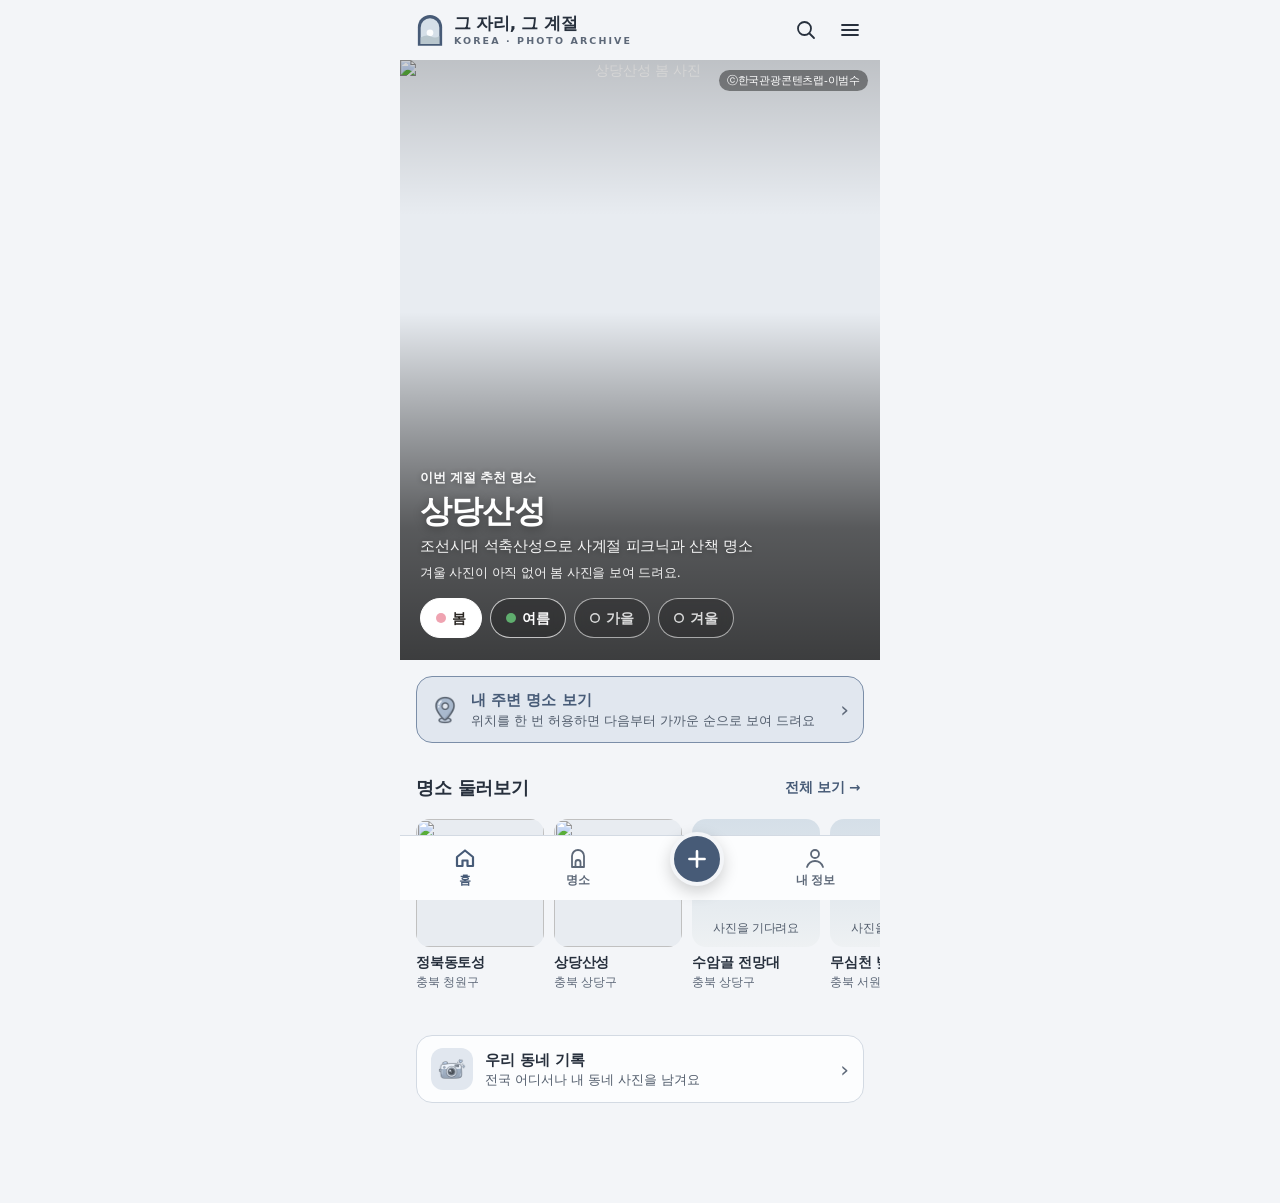
==== index.html @ 825b5ee5 "새 화면 시험판: 위 막대·오른쪽 메뉴·아래 탭·첫 화면 추천 명소·2열 목록, 전국 명소 99곳 추가 Co-Authored-By: Claude Opus 5.5 <noreply@a" ====
<!DOCTYPE html>
<html lang="ko">
<head>
  <meta charset="UTF-8">
  <meta name="viewport" content="width=device-width, initial-scale=1.0, viewport-fit=cover">
  <title>그 자리, 그 계절 - 출사 명소와 동네 기록 아카이브</title>
  <link rel="manifest" href="manifest.webmanifest">
  <link rel="icon" href="favicon.ico" sizes="any">
  <link rel="icon" type="image/png" sizes="32x32" href="favicon-32.png">
  <link rel="apple-touch-icon" href="apple-touch-icon.png">
  <meta name="theme-color" content="#FAF6EF">
  <meta name="apple-mobile-web-app-capable" content="yes">
  <meta name="mobile-web-app-capable" content="yes">
  <meta name="apple-mobile-web-app-title" content="그 자리 그 계절">
  <meta name="apple-mobile-web-app-status-bar-style" content="default">
  <link rel="preconnect" href="https://cdn.jsdelivr.net" crossorigin>
  <link rel="stylesheet" href="https://cdn.jsdelivr.net/gh/sun-typeface/SUIT@2.0.5/fonts/static/woff2/SUIT.css">
  <link rel="stylesheet" href="style.css">
  <link rel="stylesheet" href="icons.css">
  <link rel="stylesheet" href="auth.css">
  <link rel="stylesheet" href="gold-accent.css">
  <link rel="stylesheet" href="https://cdnjs.cloudflare.com/ajax/libs/leaflet/1.9.4/leaflet.css">
  <link rel="stylesheet" href="map-styles.css">
  <link rel="stylesheet" href="free-photo-viewer.css">
  <link rel="stylesheet" href="free-records-map.css">
  <link rel="stylesheet" href="camera-capture.css">
  <link rel="stylesheet" href="my-photos.css">
  <link rel="stylesheet" href="compass.css">
  <link rel="stylesheet" href="naver-route.css">
  <link rel="stylesheet" href="reference-photos.css">
  <link rel="stylesheet" href="season-slideshow.css">
  <link rel="stylesheet" href="point-sheet.css">
  <link rel="stylesheet" href="ui-fixes.css">
  <link rel="stylesheet" href="shell.css">
  <link rel="stylesheet" href="season-theme.css">
</head>
<body>
  <div id="app" class="app-container">
    <!-- 첫 화면: 위 막대 + 이번 계절 추천 명소 + 명소 둘러보기 -->
    <section id="home-screen" class="screen home-v2" aria-label="첫 화면">
      <header class="app-topbar">
        <a class="app-brand" href="#/" aria-label="그 자리, 그 계절 첫 화면"><svg class="brand-logo" viewBox="0 0 30 36" aria-hidden="true"><path class="brand-logo-frame" d="M2 35V15A13 13 0 0 1 28 15V35Z"></path><path class="brand-logo-sky" d="M5 33V15.5A10 10 0 0 1 25 15.5V33Z"></path><circle class="brand-logo-sun" cx="15" cy="21" r="3.6"></circle><path class="brand-logo-hill" d="M5 26Q11 22.5 16 25T25 24.5V33H5Z"></path></svg><span class="app-brand-text"><span class="app-brand-name">그 자리, 그 계절</span><span class="app-brand-sub">KOREA · PHOTO ARCHIVE</span></span></a>
        <div class="app-topbar-actions"><button id="btn-open-spots" class="topbar-icon-button" type="button" aria-label="명소 검색"><svg viewBox="0 0 24 24" aria-hidden="true"><circle cx="10.5" cy="10.5" r="6.5"></circle><path d="M15.5 15.5L20 20"></path></svg></button><button class="topbar-icon-button" type="button" data-open-drawer aria-label="메뉴 열기" aria-controls="app-drawer" aria-expanded="false"><svg viewBox="0 0 24 24" aria-hidden="true"><path d="M4 7h16M4 12h16M4 17h16"></path></svg></button></div>
      </header>
      <section id="home-hero" class="home-hero" aria-label="이번 계절 추천 명소"></section>
      <section id="home-nearby" class="home-nearby" aria-label="내 주변 명소" hidden>
        <button id="btn-home-nearby" class="home-nearby-button" type="button"><img src="icon-pin.png" alt="" aria-hidden="true" class="ui-icon ui-icon-28"><span class="home-nearby-text"><span class="home-nearby-title">내 주변 명소 보기</span><span id="home-nearby-sub" class="home-nearby-sub">위치를 한 번 허용하면 다음부터 가까운 순으로 보여 드려요</span></span><span aria-hidden="true" class="home-local-v2-arrow">›</span></button>
      </section>
      <section class="home-browse" aria-labelledby="home-browse-title">
        <div class="home-section-head"><h2 id="home-browse-title" class="home-section-title">명소 둘러보기</h2><a class="home-section-more" href="#/spots" aria-label="명소 전체 보기">전체 보기 <span aria-hidden="true">→</span></a></div>
        <div id="home-browse-strip" class="home-browse-strip"></div>
      </section>
      <section class="home-local-card" aria-label="우리 동네 기록">
        <button id="btn-open-local-records" class="home-local-v2" type="button"><span class="home-local-v2-icon"><img src="my-photos-icon.png" alt="" aria-hidden="true" class="ui-icon ui-icon-28"></span><span class="home-local-v2-text"><span class="home-local-v2-title">우리 동네 기록</span><span class="home-local-v2-sub">전국 어디서나 내 동네 사진을 남겨요</span></span><span aria-hidden="true" class="home-local-v2-arrow">›</span></button>
      </section>
    </section>

    <!-- 명소 목록 화면 -->
    <section id="spots-screen" class="screen spots-screen" aria-label="명소 목록" hidden>
      <header class="app-topbar"><a class="app-brand" href="#/" aria-label="그 자리, 그 계절 첫 화면"><svg class="brand-logo" viewBox="0 0 30 36" aria-hidden="true"><path class="brand-logo-frame" d="M2 35V15A13 13 0 0 1 28 15V35Z"></path><path class="brand-logo-sky" d="M5 33V15.5A10 10 0 0 1 25 15.5V33Z"></path><circle class="brand-logo-sun" cx="15" cy="21" r="3.6"></circle><path class="brand-logo-hill" d="M5 26Q11 22.5 16 25T25 24.5V33H5Z"></path></svg><span class="app-brand-text"><span class="app-brand-name">명소</span><span id="spots-count-line" class="app-brand-sub">KOREA · SPOTS</span></span></a><div class="app-topbar-actions"><button class="topbar-icon-button" type="button" data-open-drawer aria-label="메뉴 열기" aria-controls="app-drawer" aria-expanded="false"><svg viewBox="0 0 24 24" aria-hidden="true"><path d="M4 7h16M4 12h16M4 17h16"></path></svg></button></div></header><div class="screen-topbar spots-search-row"><button id="btn-list-back" class="back-button" type="button" aria-label="첫 화면으로 돌아가기" hidden>‹</button><label class="screen-search-box" for="spot-search-input"><span class="search-icon" aria-hidden="true"></span><input id="spot-search-input" type="search" placeholder="명소·동 이름 검색" autocomplete="off" aria-label="명소·동 이름 검색"><span class="search-shortcut">검색</span></label></div>
      <div id="spot-region-row" class="spot-region-row" role="group" aria-label="지역 고르기"></div>
      <div class="spot-season-row" role="group" aria-label="계절 사진으로 보기"><button class="spot-season-chip" type="button" data-list-season="all" aria-pressed="true">전체</button><button class="spot-season-chip season-chip-spring" type="button" data-list-season="spring" aria-pressed="false"><span class="season-chip-dot" aria-hidden="true"></span>봄</button><button class="spot-season-chip season-chip-summer" type="button" data-list-season="summer" aria-pressed="false"><span class="season-chip-dot" aria-hidden="true"></span>여름</button><button class="spot-season-chip season-chip-autumn" type="button" data-list-season="autumn" aria-pressed="false"><span class="season-chip-dot" aria-hidden="true"></span>가을</button><button class="spot-season-chip season-chip-winter" type="button" data-list-season="winter" aria-pressed="false"><span class="season-chip-dot" aria-hidden="true"></span>겨울</button></div>
      <div class="spot-sort-row" role="group" aria-label="명소 정렬"><button class="spot-sort-button" data-spot-sort="nearest" type="button" aria-pressed="false">내 주변 가까운 순</button><button class="spot-sort-button" data-spot-sort="name" type="button" aria-pressed="true">이름 순</button></div><div id="spot-list" class="spot-list" aria-live="polite"></div>
    </section>

    <!-- 명소 상세 화면: 기존 정보, 지도, 지점, 계절별 사진, 현장 등록 유지 -->
    <section id="detail-screen" class="screen detail-screen" aria-label="명소 상세" hidden>
      <header class="detail-topbar"><button id="btn-detail-back" class="back-button" type="button" aria-label="명소 목록으로 돌아가기">‹</button><h1 id="detail-page-title" class="detail-page-title"></h1><span class="detail-topbar-spacer" aria-hidden="true"></span></header>
      <div id="app-status-notice" class="app-status-notice" role="status" aria-live="polite" hidden></div><section id="spot-summary-card" class="spot-summary-card" aria-live="polite"></section><section id="season-slideshow" class="season-slideshow" aria-label="계절별 대표 사진" hidden></section>
      <nav id="point-tabs-section" class="point-tabs-section" aria-label="촬영 지점 선택" hidden><div id="point-tabs" class="spots-tab-scroll point-tab-scroll"></div></nav>
      <main class="matrix-section"><div class="matrix-header"><h2 class="section-title">계절별 사진</h2><span class="matrix-hint">계절 더미를 눌러 사진을 넘겨 보세요</span></div>
        <div class="season-gallery-filters"><div class="season-filter-group" role="group" aria-label="시간대 필터"><button class="season-filter-button is-active" type="button" data-gallery-time="all" aria-pressed="true">전체</button><button class="season-filter-button" type="button" data-gallery-time="sunrise" aria-pressed="false">일출</button><button class="season-filter-button" type="button" data-gallery-time="day" aria-pressed="false">낮</button><button class="season-filter-button" type="button" data-gallery-time="sunset" aria-pressed="false">일몰</button><button class="season-filter-button" type="button" data-gallery-time="night" aria-pressed="false">밤</button></div><label class="season-weather-control" for="gallery-weather-filter"><span>날씨</span><select id="gallery-weather-filter" aria-label="날씨 필터"><option value="all">전체</option><option value="clear">맑음</option><option value="cloudy">흐림</option><option value="rain">비</option><option value="snow">눈</option><option value="fog">안개</option><option value="other">기타</option></select></label></div>
        <div class="matrix-table-wrap"><div id="photo-matrix" class="matrix-grid" aria-live="polite"></div></div>
      </main>
      <section class="spot-map-section" aria-label="촬영 지점 지도"><div id="spot-map" role="application" aria-label="촬영 지점 및 반경 지도"></div></section>
      <footer class="floating-bottom-bar"><div class="action-btn-wrap"><button id="btn-open-upload" class="btn-upload-action state-unknown" type="button"><span class="btn-icon"><img src="my-photos-icon.png" alt="" aria-hidden="true" class="ui-icon ui-icon-22"></span><span id="btn-upload-label" class="btn-text">내 위치 확인 후 현장 등록하기</span></button><p id="upload-distance-notice" class="upload-distance-notice" role="status" aria-live="polite" hidden></p></div></footer>
    </section>

    <!-- 내 정보 화면 -->
    <section id="me-screen" class="screen me-screen" aria-label="내 정보" hidden>
      <header class="app-topbar app-topbar-plain"><h1 class="app-topbar-title">내 정보</h1><div class="app-topbar-actions"><button class="topbar-icon-button" type="button" data-open-drawer aria-label="메뉴 열기" aria-controls="app-drawer" aria-expanded="false"><svg viewBox="0 0 24 24" aria-hidden="true"><path d="M4 7h16M4 12h16M4 17h16"></path></svg></button></div></header>
      <div class="me-body">
        <div class="me-card"><svg class="brand-logo brand-logo-lg" viewBox="0 0 30 36" aria-hidden="true"><path class="brand-logo-frame" d="M2 35V15A13 13 0 0 1 28 15V35Z"></path><path class="brand-logo-sky" d="M5 33V15.5A10 10 0 0 1 25 15.5V33Z"></path><circle class="brand-logo-sun" cx="15" cy="21" r="3.6"></circle><path class="brand-logo-hill" d="M5 26Q11 22.5 16 25T25 24.5V33H5Z"></path></svg><div id="home-auth-status" class="me-auth"><p class="me-auth-hello"><span id="home-auth-name" hidden></span><span class="home-auth-login-hint">사진을 올리려면 로그인해 주세요</span></p><button id="home-auth-login" type="button" class="me-primary-button">로그인</button><span id="home-auth-separator" aria-hidden="true" hidden></span><button type="button" class="me-text-button" data-auth-sign-out hidden>로그아웃</button></div></div>
        <nav class="me-menu" aria-label="내 기록">
          <button id="btn-open-my-photos" class="me-menu-item" type="button" hidden><img src="my-photos-icon.png" alt="" aria-hidden="true" class="ui-icon ui-icon-22"><span>내가 올린 사진</span><span class="me-menu-hint">확인하고 지울 수 있어요</span></button>
          <a class="me-menu-item" href="#/local"><img src="icon-pin.png" alt="" aria-hidden="true" class="ui-icon ui-icon-22"><span>우리 동네 기록</span><span class="me-menu-hint">전국 동네 사진</span></a>
          <button class="me-menu-item" type="button" data-info="guide"><img src="icon-memo.png" alt="" aria-hidden="true" class="ui-icon ui-icon-22"><span>사용법</span></button>
          <button class="me-menu-item" type="button" data-info="about"><img src="icon-compass.png" alt="" aria-hidden="true" class="ui-icon ui-icon-22"><span>앱 정보</span></button>
        </nav>
      </div>
    </section>

    <!-- 오른쪽 메뉴 -->
    <div id="app-drawer" class="modal-overlay app-drawer">
      <aside class="app-drawer-panel" role="dialog" aria-modal="true" aria-labelledby="app-drawer-title" tabindex="-1">
        <button class="btn-close-modal app-drawer-close" type="button" data-close-drawer aria-label="메뉴 닫기">×</button>
        <div class="app-drawer-brand"><svg class="brand-logo brand-logo-lg" viewBox="0 0 30 36" aria-hidden="true"><path class="brand-logo-frame" d="M2 35V15A13 13 0 0 1 28 15V35Z"></path><path class="brand-logo-sky" d="M5 33V15.5A10 10 0 0 1 25 15.5V33Z"></path><circle class="brand-logo-sun" cx="15" cy="21" r="3.6"></circle><path class="brand-logo-hill" d="M5 26Q11 22.5 16 25T25 24.5V33H5Z"></path></svg><p id="app-drawer-title" class="app-drawer-name">그 자리, 그 계절</p></div>
        <nav class="app-drawer-menu" aria-label="메뉴">
          <a class="drawer-item" href="#/local"><img src="icon-pin.png" alt="" aria-hidden="true" class="ui-icon ui-icon-22">우리 동네 기록</a>
          <a class="drawer-item" href="#/my-photos" data-needs-login><img src="my-photos-icon.png" alt="" aria-hidden="true" class="ui-icon ui-icon-22">내가 올린 사진</a>
          <button class="drawer-item" type="button" data-info="guide"><img src="icon-memo.png" alt="" aria-hidden="true" class="ui-icon ui-icon-22">사용법</button>
          <button class="drawer-item" type="button" data-info="notice"><img src="icon-sunrise.png" alt="" aria-hidden="true" class="ui-icon ui-icon-22">공지사항</button>
          <button class="drawer-item" type="button" data-info="about"><img src="icon-compass.png" alt="" aria-hidden="true" class="ui-icon ui-icon-22">앱 정보</button>
        </nav>
        <div class="app-drawer-account"><button class="drawer-item" type="button" data-drawer-login><svg viewBox="0 0 24 24" aria-hidden="true" class="drawer-svg"><circle cx="12" cy="8" r="4"></circle><path d="M4 21c1.5-4 4.5-6 8-6s6.5 2 8 6"></path></svg><span data-drawer-login-label>로그인</span></button></div>
        <p class="app-drawer-foot">같은 자리,<br>다른 계절</p>
      </aside>
    </div>

    <!-- 안내 창 (사용법·공지·앱 정보) -->
    <div id="info-sheet" class="modal-overlay info-sheet" role="dialog" aria-modal="true" aria-labelledby="info-sheet-title"><div class="modal-sheet"><div class="sheet-header"><h3 id="info-sheet-title" class="sheet-title"></h3><button class="btn-close-modal" type="button" data-close-info aria-label="닫기">×</button></div><div id="info-sheet-body" class="info-sheet-body"></div></div></div>

    <!-- + 사진 올리기: 명소 고르기 -->
    <div id="add-sheet" class="modal-overlay add-sheet" role="dialog" aria-modal="true" aria-labelledby="add-sheet-title"><div class="modal-sheet"><div class="sheet-header"><div><h3 id="add-sheet-title" class="sheet-title">어디서 찍은 사진인가요?</h3><p class="add-sheet-sub">명소를 고르면 위치 확인 후 올릴 수 있어요</p></div><button class="btn-close-modal" type="button" data-close-add aria-label="닫기">×</button></div><button id="add-sheet-locate" class="add-sheet-locate" type="button">내 위치로 가까운 명소 찾기</button><div id="add-sheet-list" class="add-sheet-list"></div><button id="add-sheet-local" class="add-sheet-local" type="button"><span>명소가 아닌 곳이에요</span><span class="add-sheet-local-sub">우리 동네 기록에 올리기</span></button></div></div>

    <!-- 아래 탭 막대 -->
    <nav id="app-tabbar" class="app-tabbar" aria-label="주요 메뉴">
      <a class="tabbar-item" href="#/" data-tab="home"><svg viewBox="0 0 24 24" aria-hidden="true"><path d="M4 11l8-6.5L20 11v9h-5.5v-5.5h-5V20H4z"></path></svg><span>홈</span></a>
      <a class="tabbar-item" href="#/spots" data-tab="spots"><svg viewBox="0 0 24 24" aria-hidden="true"><path d="M6 21V10a6 6 0 0 1 12 0v11z"></path><path d="M9.5 21v-4.5a2.5 2.5 0 0 1 5 0V21"></path></svg><span>명소</span></a>
      <button class="tabbar-add" type="button" data-open-add aria-label="사진 올리기"><svg viewBox="0 0 24 24" aria-hidden="true"><path d="M12 5v14M5 12h14"></path></svg></button>
      <a class="tabbar-item" href="#/me" data-tab="me"><svg viewBox="0 0 24 24" aria-hidden="true"><circle cx="12" cy="8" r="4"></circle><path d="M4 21c1.5-4 4.5-6 8-6s6.5 2 8 6"></path></svg><span>내 정보</span></a>
    </nav>

    <!-- 사진 크게보기 모달 -->
    <div id="photo-detail-modal" class="modal-overlay photo-viewer-modal" role="dialog" aria-modal="true"><div class="modal-sheet"><div class="sheet-header"><h3 id="viewer-title" class="sheet-title">사진 보기</h3><button id="btn-close-detail" class="btn-close-modal" type="button" aria-label="닫기">×</button></div><div id="viewer-image-wrap" class="viewer-image-wrap"><img id="detail-photo-img" src="" alt="현장 사진"></div><div id="viewer-navigation" class="viewer-navigation" aria-label="사진 탐색" hidden><button id="btn-previous-photo" class="viewer-nav-button" type="button" aria-label="이전 사진">‹</button><span id="detail-photo-count" class="viewer-photo-count" aria-live="polite"></span><button id="btn-next-photo" class="viewer-nav-button" type="button" aria-label="다음 사진">›</button></div><div class="viewer-meta-info"><p id="detail-photo-tag" style="font-weight: 600; color: var(--color-primary);"></p><p id="detail-photo-note" style="margin-top: 4px;"></p><p id="detail-photo-date" style="margin-top: 4px; font-size: 11px; color: var(--text-muted);"></p></div></div></div>

    <!-- 기존 업로드·위치 검증 모달 -->
    <div id="upload-modal" class="modal-overlay" role="dialog" aria-modal="true"><div class="modal-sheet"><div class="sheet-header"><div><h3 class="sheet-title">현장 사진 등록</h3><p id="upload-target-name" style="font-size: 11px; color: var(--color-primary); margin-top: 2px;">정북동토성 (대표 위치)</p></div><button id="btn-close-upload" class="btn-close-modal" type="button" aria-label="닫기">×</button></div><form id="upload-form" class="upload-form">
      <div class="form-group"><label class="form-label" for="season-display">계절 (촬영 시각 기준)</label><input type="text" id="season-display" value="오늘 날짜 기준" readonly aria-readonly="true" style="width: 100%; padding: 10px 12px; border: 1px solid var(--bg-border); border-radius: var(--radius-sm); font-size: 13px; font-family: var(--font-sans); background: var(--bg-primary); color: var(--text-secondary);"><input type="hidden" id="season-input" name="season" value="spring"></div>
      <div class="form-group"><label class="form-label">시간대</label><div class="chips-selector" id="time-of-day-chips"><label class="chip-option selected"><input type="radio" name="time_of_day" value="sunrise" checked hidden>일출</label><label class="chip-option"><input type="radio" name="time_of_day" value="day" hidden>낮</label><label class="chip-option"><input type="radio" name="time_of_day" value="sunset" hidden>일몰</label><label class="chip-option"><input type="radio" name="time_of_day" value="night" hidden>밤</label></div></div>
      <div class="form-group"><label class="form-label">날씨</label><div class="chips-selector" id="weather-chips"><label class="chip-option selected"><input type="radio" name="weather" value="clear" checked hidden>맑음</label><label class="chip-option"><input type="radio" name="weather" value="cloudy" hidden>흐림</label><label class="chip-option"><input type="radio" name="weather" value="rain" hidden>비</label><label class="chip-option"><input type="radio" name="weather" value="snow" hidden>눈</label><label class="chip-option"><input type="radio" name="weather" value="fog" hidden>안개</label><label class="chip-option"><input type="radio" name="weather" value="other" hidden>기타</label></div></div>
      <div class="form-group" id="weather-note-group" hidden><label class="form-label" for="weather-note-input">날씨 메모 (10자 이하)</label><input type="text" id="weather-note-input" name="weather_note" maxlength="10" placeholder="날씨를 적어 주세요" style="width: 100%; padding: 10px 12px; border: 1px solid var(--bg-border); border-radius: var(--radius-sm); font-size: 13px; font-family: var(--font-sans);"></div>
      <div class="form-group"><label class="form-label" for="nickname-input">닉네임 (1~20자)</label><input type="text" id="nickname-input" name="nickname" minlength="1" maxlength="20" required autocomplete="nickname" placeholder="닉네임을 입력해 주세요" style="width: 100%; padding: 10px 12px; border: 1px solid var(--bg-border); border-radius: var(--radius-sm); background: var(--bg-primary); color: var(--text-primary); font-size: 13px; font-family: var(--font-sans);"></div>
      <div class="form-group"><label class="form-label">사진 파일 (JPEG/PNG)</label><label for="photo-file-input" class="file-upload-box"><span class="upload-icon"><img src="my-photos-icon.png" alt="" aria-hidden="true" class="ui-icon ui-icon-28"></span><span class="upload-main-text" id="file-name-preview">사진 선택하기</span><span class="upload-sub-text">현장 반경 500m 이내 촬영 원본 (위치 정보 필수)</span></label><input type="file" id="photo-file-input" accept="image/jpeg,image/png,image/jpg" style="display: none;" required></div>
      <div class="form-group"><label class="form-label" for="photo-memo-input">사진 메모 (선택)</label><input type="text" id="photo-memo-input" name="memo" maxlength="30" placeholder="예: 해질녘 토성 앞 노을빛" style="width: 100%; padding: 10px 12px; border: 1px solid var(--bg-border); border-radius: var(--radius-sm); background: var(--bg-primary); color: var(--text-primary); font-size: 13px; font-family: var(--font-sans);"></div>
      <div id="validation-feedback-card" class="validation-feedback-box"><div id="feedback-title" class="feedback-title"></div><div id="feedback-message" class="feedback-message"></div><div id="feedback-hint" class="feedback-hint"></div></div><button type="submit" id="btn-submit-photo" class="btn-submit-upload" disabled>위치 검증 후 등록하기</button>
    </form></div></div>
  </div>
  <script src="geo-calculator.js"></script><script src="exif-gps-reader.js"></script><script src="photo-heading.js"></script><script src="https://cdnjs.cloudflare.com/ajax/libs/suncalc/1.9.0/suncalc.min.js"></script><script src="spots-nationwide.js"></script><script src="spots-data.js"></script><script src="season-theme.js"></script><script src="reference-photos.js"></script><script src="image-compressor.js"></script><script src="upload-validator.js"></script><script src="invite.js"></script><script src="free-places-data.js"></script><script src="free-places.js"></script><script src="supabase-config.js"></script><script src="https://cdn.jsdelivr.net/npm/@supabase/supabase-js@2.117.2/dist/umd/supabase.js"></script><script src="https://cdnjs.cloudflare.com/ajax/libs/leaflet/1.9.4/leaflet.js"></script><script src="upload-draft-storage.js"></script>
  <script src="auth.js"></script>
  <script src="my-photos.js"></script>
  <script src="camera-capture.js"></script>
  <script src="app.js"></script><script src="free-upload.js"></script><script src="modal-back.js"></script><script src="free-photo-viewer.js"></script><script src="free-records.js"></script><script src="map-feature.js"></script><script src="compass.js"></script><script src="naver-route.js"></script><script src="point-sheet.js"></script><script src="screens.js"></script><script src="shell.js"></script><script src="season-slideshow.js"></script><script src="upload-draft-resume.js"></script>
  <script src="pwa.js"></script>
</body>
</html>
---- style.css ----
/* ============================================================
   그 자리, 그 계절 · ivory and gold interface
   ============================================================ */
:root {
  color-scheme: light;
  --bg-primary: #FAF6EF;
  --bg-surface: #FFFDF9;
  --bg-subtle: #F3EEE5;
  --bg-border: #E6DCCB;
  --text-primary: #3B342D;
  --text-secondary: #6F655A;
  --text-muted: #82776A;
  --text-invert: #FFFDF9;
  --color-primary: #A77F46;
  --color-primary-dark: #876438;
  --color-primary-soft: #F3EBDD;
  --color-success: #3F7655;
  --color-success-bg: #EDF5EE;
  --color-danger: #B34F43;
  --color-danger-bg: #FBEFED;
  --color-warning: #A66F2D;
  --color-warning-bg: #FBF3E7;
  --font-serif: 'SUIT', -apple-system, BlinkMacSystemFont, 'Apple SD Gothic Neo', 'Malgun Gothic', system-ui, sans-serif;
  --font-script: 'SUIT', -apple-system, BlinkMacSystemFont, 'Apple SD Gothic Neo', 'Malgun Gothic', system-ui, sans-serif;
  --font-latin: 'SUIT', -apple-system, BlinkMacSystemFont, 'Apple SD Gothic Neo', 'Malgun Gothic', system-ui, sans-serif;
  --font-sans: 'SUIT', -apple-system, BlinkMacSystemFont, 'Apple SD Gothic Neo', 'Malgun Gothic', system-ui, sans-serif;
  --radius-sm: 6px;
  --radius-md: 10px;
  --radius-lg: 16px;
  --shadow-card: 0 2px 10px rgba(59, 52, 45, 0.06);
  --shadow-modal: 0 10px 30px rgba(59, 52, 45, 0.2);
}
* { box-sizing: border-box; margin: 0; padding: 0; -webkit-tap-highlight-color: transparent; }
html, body { width: 100%; min-height: 100%; background-color: var(--bg-primary); color: var(--text-primary); font-family: var(--font-sans); font-size: 14px; line-height: 1.5; letter-spacing: -0.2px; word-break: keep-all; }
button, input { font: inherit; }
button { color: inherit; }
.app-container { max-width: 480px; margin: 0 auto; min-height: 100vh; padding-bottom: 96px; background-color: var(--bg-primary); position: relative; }
.screen[hidden] { display: none !important; }
/* 표지 */
.app-header { position: relative; z-index: 2; background-color: var(--bg-primary); border-bottom: 1px solid var(--bg-border); padding: 16px 18px 20px; overflow: hidden; }
.header-content { display: flex; flex-direction: column; align-items: center; gap: 11px; text-align: center; }
.header-petals { position: absolute; inset: 0; overflow: hidden; pointer-events: none; z-index: 2; }
.header-petal { position: absolute; top: -16px; width: 9px; height: 13px; border-radius: 80% 0 80% 0; background: var(--deco-color); opacity: .76; animation: header-petal-fall linear infinite; }
.header-petal:nth-child(1) { left: 12%; animation-duration: 13s; animation-delay: -5s; }
.header-petal:nth-child(2) { left: 31%; width: 7px; height: 10px; animation-duration: 16s; animation-delay: -11s; }
.header-petal:nth-child(3) { left: 54%; animation-duration: 14s; animation-delay: -8s; }
.header-petal:nth-child(4) { left: 76%; width: 8px; height: 11px; animation-duration: 17s; animation-delay: -13s; }
.header-petal:nth-child(5) { left: 91%; animation-duration: 15s; animation-delay: -3s; }
@keyframes header-petal-fall { 0% { transform: translate3d(0,-14px,0) rotate(0); } 50% { transform: translate3d(18px,220px,0) rotate(150deg); } 100% { transform: translate3d(-8px,460px,0) rotate(310deg); opacity: 0; } }
.header-script { color: var(--color-primary); font-family: var(--font-script); font-size: 31px; line-height: 1.1; letter-spacing: 0; }
.header-arch { position: relative; width: min(164px,48vw); aspect-ratio: 3/4; overflow: hidden; border-radius: 999px 999px 9px 9px; background: linear-gradient(180deg,#F0D9C7 0%,#F8EBDD 62%,var(--bg-surface) 62%); box-shadow: 0 0 0 1px var(--bg-border),0 0 0 7px var(--bg-surface),0 0 0 8px var(--bg-border); isolation: isolate; }
.header-arch svg { position: absolute; inset: 0; width: 100%; height: 100%; }
.arch-sun-halo { fill: #FFFDF9; opacity: .34; } .arch-sun { fill: #FFFDF9; opacity: .9; } .arch-hill-back { fill: #9AAC94; opacity: .76; } .arch-hill-front { fill: #789071; opacity: .78; }
.header-arch[data-season="spring"] { background: linear-gradient(180deg,#F2D6DA 0%,#F9E9E8 62%,var(--bg-surface) 62%); }
.header-arch[data-season="spring"] .arch-hill-back { fill: #A9C99A; } .header-arch[data-season="spring"] .arch-hill-front { fill: #87A77D; }
.header-arch[data-season="summer"] { background: linear-gradient(180deg,#B9D9E8 0%,#E1EFF2 62%,var(--bg-surface) 62%); }
.header-arch[data-season="summer"] .arch-hill-back { fill: #79A66E; } .header-arch[data-season="summer"] .arch-hill-front { fill: #5F875E; }
.header-arch[data-season="autumn"] { background: linear-gradient(180deg,#F0D2B8 0%,#F8E9D8 62%,var(--bg-surface) 62%); }
.header-arch[data-season="autumn"] .arch-hill-back { fill: #C99A68; } .header-arch[data-season="autumn"] .arch-hill-front { fill: #A97950; }
.header-arch[data-season="winter"] { background: linear-gradient(180deg,#D5DFE8 0%,#EEF1F3 62%,var(--bg-surface) 62%); }
.header-arch[data-season="winter"] .arch-hill-back { fill: #D8E0E4; } .header-arch[data-season="winter"] .arch-hill-front { fill: #B8C6CD; }
.header-arch,.header-arch .arch-hill { transition: background .6s ease,fill .6s ease; }
.header-date-line { color: var(--text-muted); font-family: var(--font-latin); font-size: 12px; letter-spacing: .24em; line-height: 1.4; font-variant-numeric: lining-nums; }
.header-copy { display: flex; flex-direction: column; align-items: center; gap: 3px; }
.brand-title { color: var(--text-primary); font-family: var(--font-serif); font-size: clamp(25px,7vw,31px); font-weight: 800; line-height: 1.35; letter-spacing: -.7px; text-wrap: balance; }
.brand-subtitle { color: var(--text-secondary); font-family: var(--font-serif); font-size: 13px; font-weight: 400; }
.header-flourish { display: flex; align-items: center; gap: 10px; width: 150px; color: var(--color-primary); font-family: var(--font-latin); font-size: 15px; line-height: 1; }
.header-flourish::before,.header-flourish::after { content: ''; flex: 1; height: 1px; background: currentColor; opacity: .62; }
.home-search-wrap { padding: 18px 16px 22px; }
.home-search-button { width: 100%; min-height: 54px; display: flex; align-items: center; gap: 12px; padding: 0 17px; background: var(--bg-surface); border: 1px solid var(--bg-border); border-radius: var(--radius-lg); box-shadow: var(--shadow-card); color: var(--text-secondary); text-align: left; cursor: pointer; }
.home-search-button > span:nth-child(2) { flex: 1; font-size: 14px; }
.search-icon { position: relative; display: inline-block; flex: 0 0 16px; width: 16px; height: 16px; border: 1.7px solid var(--color-primary); border-radius: 50%; }
.search-icon::after { content: ''; position: absolute; width: 6px; height: 1.7px; right: -5px; bottom: -2px; background: var(--color-primary); border-radius: 2px; transform: rotate(45deg); }
.search-arrow { color: var(--color-primary); font-family: var(--font-serif); font-size: 26px; line-height: 1; }
/* 공통 화면 헤더 */
.screen-topbar,.detail-topbar { min-height: 62px; display: flex; align-items: center; gap: 12px; padding: 10px 16px; background: var(--bg-primary); border-bottom: 1px solid var(--bg-border); }
.back-button { display: inline-flex; align-items: center; justify-content: center; flex: 0 0 38px; width: 38px; height: 38px; border: 1px solid var(--bg-border); border-radius: 50%; background: var(--bg-surface); color: var(--color-primary-dark); font-family: var(--font-serif); font-size: 29px; line-height: 1; cursor: pointer; }
.screen-search-box { height: 42px; display: flex; flex: 1; align-items: center; gap: 11px; padding: 0 13px; border: 1px solid var(--bg-border); border-radius: 22px; background: var(--bg-surface); }
.screen-search-box input { width: 100%; min-width: 0; border: 0; outline: 0; background: transparent; color: var(--text-primary); font-size: 14px; }
.screen-search-box input::placeholder { color: var(--text-muted); }
.screen-search-box input::-webkit-search-cancel-button { cursor: pointer; }
.search-shortcut { flex: 0 0 auto; color: var(--text-muted); font-size: 11px; }
.spot-sort-row { display: flex; gap: 8px; padding: 14px 16px 10px; }
.spot-sort-button { min-height: 36px; padding: 7px 13px; border: 1px solid var(--bg-border); border-radius: 20px; background: var(--bg-surface); color: var(--text-secondary); font-size: 12px; cursor: pointer; }
.spot-sort-button.is-active { border-color: var(--color-primary); background: var(--color-primary-soft); color: var(--color-primary-dark); font-weight: 600; }
.spot-list { display: grid; gap: 10px; padding: 4px 16px 28px; }
.spot-list-card { width: 100%; min-height: 96px; display: flex; align-items: center; gap: 13px; padding: 11px; border: 1px solid var(--bg-border); border-radius: var(--radius-lg); background: var(--bg-surface); box-shadow: var(--shadow-card); text-align: left; cursor: pointer; }
.spot-list-thumbnail { position: relative; display: block; flex: 0 0 76px; width: 76px; height: 72px; overflow: hidden; border-radius: var(--radius-md); background: var(--bg-subtle); }
.spot-list-thumbnail.is-empty[data-season="spring"] { background: linear-gradient(145deg,#f2dfe0,#c9d8ba); }
.spot-list-thumbnail.is-empty[data-season="summer"] { background: linear-gradient(145deg,#d9eaf0,#91ad7d); }
.spot-list-thumbnail.is-empty[data-season="autumn"] { background: linear-gradient(145deg,#f1dfc9,#bf8e5f); }
.spot-list-thumbnail.is-empty[data-season="winter"] { background: linear-gradient(145deg,#e2e9ed,#bccbd3); }
.spot-list-thumbnail img { width: 100%; height: 100%; display: block; object-fit: cover; }
.spot-list-card-body { min-width: 0; display: flex; flex: 1; flex-direction: column; gap: 8px; }
.spot-list-card-name { overflow: hidden; color: var(--text-primary); font-family: var(--font-serif); font-size: 16px; font-weight: 700; text-overflow: ellipsis; white-space: nowrap; }
.spot-list-card-meta { display: flex; flex-wrap: wrap; gap: 5px 12px; color: var(--text-muted); font-size: 11px; }
.spot-list-card-arrow { color: var(--color-primary); font-family: var(--font-serif); font-size: 25px; }
.spot-list-empty { padding: 42px 12px; color: var(--text-muted); text-align: center; }
.spot-list-location-notice { padding: 9px 12px; border: 1px solid rgba(179,79,67,.25); border-radius: var(--radius-md); background: var(--color-danger-bg); color: var(--color-danger); font-size: 12px; }
.detail-topbar { justify-content: space-between; }
.detail-page-title { min-width: 0; overflow: hidden; flex: 1; color: var(--text-primary); font-family: var(--font-serif); font-size: 18px; font-weight: 700; text-align: center; text-overflow: ellipsis; white-space: nowrap; }
.detail-topbar-spacer { flex: 0 0 38px; }
/* 공지 */
.app-status-notice { margin: 12px 16px 0; padding: 10px 12px; border: 1px solid var(--bg-border); border-radius: var(--radius-md); background: var(--bg-surface); color: var(--text-secondary); font-size: 12px; line-height: 1.5; }
.app-status-notice[hidden] { display: none; }
.app-status-notice.is-info { background: var(--color-warning-bg); border-color: rgba(166,111,45,.24); color: var(--color-primary-dark); }
.app-status-notice.is-error { background: var(--color-danger-bg); border-color: rgba(179,79,67,.3); color: var(--color-danger); }
.app-status-notice.is-success { background: var(--color-success-bg); border-color: rgba(63,118,85,.3); color: var(--color-success); }
/* 상세 명소의 지점 선택 */
.spots-tab-scroll { display: flex; gap: 8px; overflow-x: auto; scrollbar-width: none; -webkit-overflow-scrolling: touch; padding-bottom: 4px; }
.spots-tab-scroll::-webkit-scrollbar { display: none; }
.spot-tab-chip { flex-shrink: 0; display: inline-flex; align-items: center; gap: 6px; padding: 8px 14px; background: var(--bg-surface); border: 1px solid var(--bg-border); border-radius: 22px; color: var(--text-secondary); font-size: 13px; font-weight: 500; cursor: pointer; transition: all .2s ease; }
.spot-tab-chip.active { background: var(--text-primary); border-color: var(--text-primary); color: var(--text-invert); }
.spot-distance-badge { padding: 2px 6px; border-radius: 10px; background: var(--bg-subtle); color: var(--text-secondary); font-size: 11px; font-weight: 400; }
.spot-tab-chip.active .spot-distance-badge { background: rgba(255,255,255,.2); color: var(--text-invert); }
.point-tabs-section { padding: 0 16px 12px; }
.point-tabs-section[hidden] { display: none; }
/* 명소 카드 */
.spot-summary-card { margin: 10px 16px 14px; padding: 16px; border: 1px solid var(--bg-border); border-radius: var(--radius-lg); background: var(--bg-surface); box-shadow: var(--shadow-card); }
.summary-header { display: flex; align-items: flex-start; justify-content: space-between; gap: 8px; margin-bottom: 12px; }
.spot-name { color: var(--text-primary); font-family: var(--font-serif); font-size: 18px; font-weight: 700; line-height: 1.3; }
.point-name-badge { display: inline-block; margin-top: 3px; color: var(--color-primary-dark); font-size: 11px; font-weight: 500; }
.sun-times-pill { display: flex; align-items: center; gap: 8px; padding: 6px 10px; border-radius: 16px; background: var(--color-primary-soft); color: var(--color-primary-dark); font-size: 12px; white-space: nowrap; }
.sun-item { display: inline-flex; align-items: center; gap: 3px; } .sun-sep { opacity: .4; }
.spot-meta-list { display: grid; grid-template-columns: 1fr; gap: 7px; padding-top: 10px; border-top: 1px dashed var(--bg-border); }
.meta-item { display: flex; align-items: flex-start; gap: 8px; color: var(--text-secondary); font-size: 12px; }
.meta-icon { flex-shrink: 0; font-size: 13px; line-height: 1.4; } .meta-label { min-width: 52px; flex-shrink: 0; color: var(--text-primary); font-weight: 600; } .meta-val { flex: 1; color: var(--text-secondary); }
/* 4x4 갤러리 */
.matrix-section { margin: 0 16px 20px; }
.matrix-header { display: flex; align-items: center; justify-content: space-between; gap: 8px; margin-bottom: 10px; }
.section-title { color: var(--text-primary); font-family: var(--font-serif); font-size: 15px; font-weight: 700; }
.matrix-hint { color: var(--text-muted); font-size: 11px; }
.matrix-table-wrap { overflow-x: auto; padding: 12px 10px; border: 1px solid var(--bg-border); border-radius: var(--radius-lg); background: var(--bg-surface); box-shadow: var(--shadow-card); }
.matrix-grid { display: grid; grid-template-columns: 36px repeat(4,1fr); gap: 6px; align-items: center; }
.grid-col-header { padding: 4px 0; color: var(--text-secondary); font-size: 11px; font-weight: 600; text-align: center; }
.grid-row-header { color: var(--text-secondary); font-size: 11px; font-weight: 600; text-align: center; }
.grid-row-header.is-current-season { padding: 6px 0; border-radius: var(--radius-sm); background: var(--color-primary-soft); box-shadow: inset 0 0 0 1px rgba(167,127,70,.24); color: var(--color-primary-dark); font-weight: 700; }
.matrix-slot.is-current-season { border-color: rgba(167,127,70,.58); box-shadow: inset 0 0 0 1px rgba(167,127,70,.16); }
.matrix-slot.is-current-season:not(.is-filled) { background: var(--color-primary-soft); } .matrix-slot.is-current-season .slot-empty-icon { color: var(--color-primary-dark); opacity: .85; }
.matrix-slot { position: relative; display: flex; overflow: hidden; aspect-ratio: 1; align-items: center; justify-content: center; border: 1px dashed var(--bg-border); border-radius: var(--radius-md); background: var(--bg-subtle); cursor: pointer; transition: all .2s ease; }
.matrix-slot:active { transform: scale(.96); } .matrix-slot.is-filled { border-style: solid; border-color: transparent; }
.matrix-slot img { display: block; width: 100%; height: 100%; object-fit: cover; }
.slot-empty-icon { color: var(--text-muted); font-size: 14px; opacity: .6; }
.slot-badge-count { position: absolute; top: 4px; right: 4px; padding: 1px 5px; border-radius: 8px; background: rgba(45,40,37,.7); color: #fff; font-size: 11px; font-weight: 500; }
/* 현장 등록 버튼 */
.floating-bottom-bar { position: fixed; right: 0; bottom: 0; left: 0; z-index: 50; display: flex; justify-content: center; padding: 12px 16px 20px; background: linear-gradient(180deg,rgba(250,246,239,0) 0%,rgba(250,246,239,.96) 35%,rgba(250,246,239,1) 100%); pointer-events: none; }
.action-btn-wrap { width: 100%; max-width: 448px; pointer-events: auto; }
.btn-upload-action { width: 100%; display: flex; align-items: center; justify-content: center; gap: 8px; padding: 14px 18px; border: 0; border-radius: var(--radius-lg); font-family: var(--font-sans); font-size: 14px; font-weight: 600; cursor: pointer; box-shadow: 0 4px 14px rgba(59,52,45,.12); transition: all .2s ease; }
.btn-upload-action.state-ready { background: var(--color-primary); color: var(--text-invert); } .btn-upload-action.state-ready:active { background: var(--color-primary-dark); transform: translateY(1px); }
.btn-upload-action.state-locked { border: 1px solid var(--bg-border); background: #E9E2D8; color: var(--text-secondary); box-shadow: none; }
.btn-upload-action.state-unknown { border: 1px solid var(--text-primary); background: var(--bg-surface); color: var(--text-primary); }
.btn-upload-action .btn-icon { font-size: 16px; } .btn-upload-action .btn-text { overflow: hidden; font-size: 13px; letter-spacing: -.3px; text-overflow: ellipsis; white-space: nowrap; }
.upload-distance-notice { margin: 7px 8px 0; padding: 7px 10px; border: 1px solid rgba(166,111,45,.24); border-radius: var(--radius-md); background: var(--color-warning-bg); color: var(--color-primary-dark); font-size: 11px; line-height: 1.4; text-align: center; }
.upload-distance-notice[hidden] { display: none; }
/* 공통 모달 */
.modal-overlay { position: fixed; inset: 0; z-index: 100; display: flex; align-items: flex-end; justify-content: center; background: rgba(59,52,45,.6); backdrop-filter: blur(4px); opacity: 0; pointer-events: none; transition: opacity .25s ease; }
.modal-overlay.open { opacity: 1; pointer-events: auto; }
.modal-sheet { width: 100%; max-width: 480px; max-height: 90vh; overflow-y: auto; padding: 20px 20px 30px; border-top-left-radius: 20px; border-top-right-radius: 20px; background: var(--bg-surface); box-shadow: var(--shadow-modal); transform: translateY(40px); transition: transform .25s ease; }
.modal-overlay.open .modal-sheet { transform: translateY(0); }
.sheet-header { display: flex; align-items: center; justify-content: space-between; margin-bottom: 16px; padding-bottom: 12px; border-bottom: 1px solid var(--bg-border); }
.sheet-title { color: var(--text-primary); font-family: var(--font-serif); font-size: 17px; font-weight: 700; }
.btn-close-modal { padding: 4px 8px; border: 0; background: none; color: var(--text-secondary); font-size: 20px; cursor: pointer; }
/* 업로드 입력 */
.form-group { margin-bottom: 16px; } .form-label { display: block; margin-bottom: 6px; color: var(--text-primary); font-size: 12px; font-weight: 600; }
.chips-selector { display: flex; gap: 6px; flex-wrap: wrap; }
.chip-option { min-width: 60px; flex: 1; padding: 8px 6px; border: 1px solid var(--bg-border); border-radius: var(--radius-sm); background: var(--bg-primary); color: var(--text-secondary); font-size: 12px; text-align: center; cursor: pointer; transition: all .2s ease; }
.chip-option.selected { border-color: var(--color-primary); background: var(--color-primary); color: #fff; font-weight: 600; }
.file-upload-box { display: block; padding: 20px 14px; border: 2px dashed var(--bg-border); border-radius: var(--radius-md); background: var(--bg-primary); text-align: center; cursor: pointer; transition: border-color .2s ease; }
.file-upload-box:hover { border-color: var(--color-primary); } .upload-icon { display: block; margin-bottom: 6px; font-size: 26px; }
.upload-main-text { display: block; color: var(--text-primary); font-size: 13px; font-weight: 600; }
.upload-sub-text { display: block; margin-top: 4px; color: var(--text-muted); font-size: 11px; line-height: 1.4; }
.validation-feedback-box { display: none; margin-top: 14px; padding: 12px 14px; border-radius: var(--radius-md); }
.validation-feedback-box.status-checking { display: block; border: 1px solid var(--bg-border); background: var(--bg-subtle); color: var(--text-secondary); font-size: 12px; }
.validation-feedback-box.status-passed { display: block; border: 1px solid rgba(63,118,85,.3); background: var(--color-success-bg); } .validation-feedback-box.status-passed .feedback-title { color: var(--color-success); }
.validation-feedback-box.status-error { display: block; border: 1px solid rgba(179,79,67,.3); background: var(--color-danger-bg); }
.feedback-title { display: flex; align-items: center; gap: 6px; margin-bottom: 5px; color: var(--color-danger); font-size: 13px; font-weight: 700; }
.feedback-message { color: var(--text-primary); font-size: 12px; line-height: 1.5; }
.feedback-hint { margin-top: 6px; padding-top: 6px; border-top: 1px dashed rgba(179,79,67,.2); color: var(--text-secondary); font-size: 11px; line-height: 1.4; }
.btn-submit-upload { width: 100%; margin-top: 18px; padding: 13px; border: 0; border-radius: var(--radius-md); background: var(--color-primary); color: #fff; font-size: 14px; font-weight: 600; cursor: pointer; }
.btn-submit-upload:disabled { background: var(--bg-border); color: var(--text-muted); cursor: not-allowed; }
.photo-viewer-modal .modal-sheet { padding: 16px; }
.viewer-image-wrap { width: 100%; aspect-ratio: 4/3; overflow: hidden; margin-bottom: 12px; border-radius: var(--radius-md); background: #000; touch-action: pan-y; }
.viewer-image-wrap img { width: 100%; height: 100%; object-fit: contain; }
.viewer-navigation { display: flex; align-items: center; justify-content: center; gap: 18px; margin: 0 auto 12px; }
.viewer-navigation[hidden] { display: none; }
.viewer-nav-button { display: inline-flex; width: 38px; height: 34px; align-items: center; justify-content: center; border: 1px solid var(--bg-border); border-radius: 18px; background: var(--bg-surface); color: var(--color-primary-dark); font-family: var(--font-sans); font-size: 23px; line-height: 1; cursor: pointer; }
.viewer-nav-button:disabled { opacity: .4; cursor: default; } .viewer-photo-count { min-width: 48px; color: var(--text-secondary); font-size: 12px; font-variant-numeric: tabular-nums; text-align: center; }
.viewer-meta-info { color: var(--text-secondary); font-size: 12px; line-height: 1.6; }
@media (min-width:600px) { .app-header { padding-top: 22px; padding-bottom: 24px; } .header-arch { width: 188px; } }
@media (prefers-reduced-motion:reduce) { *,*::before,*::after { scroll-behavior: auto !important; transition-duration: .01ms !important; } .header-petal { display: none; animation: none; } }
@media (forced-colors:active) { .header-arch { border: 1px solid CanvasText; } }

/* ============================================================
   계절 사진 더미 갤러리
   ============================================================ */
.season-gallery-filters { display: flex; flex-direction: column; gap: 9px; margin: 0 0 12px; }
.season-filter-group { display: flex; gap: 6px; overflow-x: auto; padding: 1px 1px 4px; scrollbar-width: none; -webkit-overflow-scrolling: touch; }
.season-filter-group::-webkit-scrollbar { display: none; }
.season-filter-button { flex: 1 0 auto; min-height: 34px; padding: 6px 11px; border: 1px solid var(--bg-border); border-radius: 18px; background: var(--bg-surface); color: var(--text-secondary); font-size: 12px; cursor: pointer; }
.season-filter-button.is-active { border-color: var(--color-primary); background: var(--color-primary-soft); color: var(--color-primary-dark); font-weight: 600; }
.season-weather-control { min-height: 38px; display: flex; align-items: center; justify-content: space-between; gap: 12px; padding: 0 12px; border: 1px solid var(--bg-border); border-radius: var(--radius-md); background: var(--bg-surface); color: var(--text-secondary); font-size: 12px; }
.season-weather-control select { min-width: 100px; padding: 7px 24px 7px 9px; border: 1px solid var(--bg-border); border-radius: var(--radius-sm); background: var(--bg-primary); color: var(--text-primary); font: inherit; }
.matrix-table-wrap { overflow: visible; padding: 12px; }
.matrix-grid { display: grid; grid-template-columns: repeat(2, minmax(0, 1fr)); gap: 13px 11px; align-items: stretch; }
.season-pile { min-width: 0; display: flex; flex-direction: column; gap: 7px; padding: 8px; border: 1px solid transparent; border-radius: var(--radius-lg); background: transparent; text-align: left; cursor: pointer; transition: border-color .2s ease, box-shadow .2s ease, background .2s ease; }
.season-pile:disabled { cursor: default; }
.season-pile:not(:disabled):active { transform: scale(.98); }
.season-pile.is-current-season { border-color: var(--color-primary); background: linear-gradient(145deg, #fffdf9, #f8f0e3); box-shadow: 0 0 0 2px rgba(167,127,70,.2), 0 4px 14px rgba(135,100,56,.13); }
.season-pile-stack { position: relative; display: block; width: 100%; aspect-ratio: 1.13; }
.season-pile-back { position: absolute; inset: 5px 6px 3px; display: block; overflow: hidden; border: 1px solid var(--bg-border); border-radius: var(--radius-md); background: #eee6da; box-shadow: 0 2px 6px rgba(59,52,45,.11); }
.season-pile-back-one { transform: rotate(-6deg) translate(-3px, 1px); }
.season-pile-back-two { transform: rotate(5deg) translate(3px, 1px); background: #f6f0e7; }
.season-pile-cover { position: absolute; inset: 2px 3px 5px; display: block; overflow: hidden; border: 1px solid rgba(59,52,45,.12); border-radius: var(--radius-md); background: var(--bg-subtle); box-shadow: 0 3px 9px rgba(59,52,45,.16); }
.season-pile-cover img { display: block; width: 100%; height: 100%; object-fit: cover; }
.season-pile-tags { position: absolute; top: 7px; left: 7px; display: flex; flex-wrap: wrap; gap: 4px; max-width: calc(100% - 14px); }
.season-pile-tags span { padding: 2px 6px; border: 1px solid rgba(255,253,249,.48); border-radius: 10px; background: rgba(48,43,38,.72); color: #fffdf9; font-size: 9px; line-height: 1.35; white-space: nowrap; }
.season-pile-empty { position: absolute; inset: 0; display: flex; align-items: center; justify-content: center; padding: 8px; border: 1px dashed var(--bg-border); border-radius: var(--radius-md); background: var(--bg-subtle); color: var(--text-muted); font-size: 11px; text-align: center; }
.season-pile.is-current-season .season-pile-empty { border-color: rgba(167,127,70,.75); background: var(--color-primary-soft); color: var(--color-primary-dark); }
.season-pile-caption { display: flex; align-items: baseline; justify-content: space-between; gap: 5px; padding: 0 2px; }
.season-pile-name { color: var(--text-primary); font-family: var(--font-serif); font-size: 14px; font-weight: 700; }
.season-pile-count { color: var(--text-muted); font-size: 10px; white-space: nowrap; }
.season-pile.is-current-season .season-pile-name { color: var(--color-primary-dark); }
@media (min-width: 400px) { .season-pile { padding: 9px; } .season-pile-count { font-size: 11px; } }

/* 계절 펼침 화면 */
.season-screen { min-height: 100vh; padding-bottom: 24px; background: var(--bg-primary); }
.season-topbar { min-height: 68px; display: flex; align-items: center; gap: 12px; padding: 10px 16px; border-bottom: 1px solid var(--bg-border); }
.season-back-button { flex: 0 0 44px; width: 44px; height: 44px; }
.season-heading { min-width: 0; flex: 1; text-align: center; }
.season-heading-title { overflow: hidden; color: var(--text-primary); font-family: var(--font-serif); font-size: 17px; font-weight: 700; text-overflow: ellipsis; white-space: nowrap; }
.season-heading-point { overflow: hidden; color: var(--text-muted); font-size: 11px; text-overflow: ellipsis; white-space: nowrap; }
.season-topbar-spacer { flex: 0 0 44px; }
.season-tabs { display: grid; grid-template-columns: repeat(4, 1fr); padding: 0 16px; border-bottom: 1px solid var(--bg-border); background: var(--bg-surface); }
.season-tab { min-height: 48px; position: relative; border: 0; background: transparent; color: var(--text-secondary); font-family: var(--font-serif); font-size: 14px; cursor: pointer; }
.season-tab.is-active { color: var(--color-primary-dark); font-weight: 800; }
.season-tab.is-active::after { position: absolute; right: 15%; bottom: 0; left: 15%; height: 3px; border-radius: 3px 3px 0 0; background: var(--color-primary); content: ''; }
.season-view-content { padding: 18px 16px 34px; }
.season-photo-area { padding: 12px; border: 1px solid var(--bg-border); border-radius: var(--radius-lg); background: var(--bg-surface); box-shadow: var(--shadow-card); }
.season-photo-stack { position: relative; width: 100%; aspect-ratio: 4 / 3; touch-action: pan-y; }
.season-photo-back { position: absolute; inset: 7px 9px 4px; border: 1px solid var(--bg-border); border-radius: var(--radius-md); background: #eee6da; box-shadow: 0 3px 9px rgba(59,52,45,.14); }
.season-photo-back-one { transform: rotate(-4deg) translate(-4px, 1px); }
.season-photo-back-two { transform: rotate(4deg) translate(4px, 1px); background: #f5eee4; }
.season-photo-card { position: absolute; inset: 0; overflow: hidden; border: 1px solid rgba(59,52,45,.12); border-radius: var(--radius-md); background: var(--bg-subtle); box-shadow: 0 4px 14px rgba(59,52,45,.16); }
.season-photo-card img { display: block; width: 100%; height: 100%; object-fit: contain; background: #eee9e1; }
.season-photo-meta { display: grid; gap: 7px; padding: 13px 3px 2px; }
.season-photo-tags { display: flex; flex-wrap: wrap; gap: 6px; }
.season-photo-tag { min-height: 24px; display: inline-flex; align-items: center; padding: 3px 9px; border-radius: 14px; background: var(--color-primary-soft); color: var(--color-primary-dark); font-size: 11px; font-weight: 600; }
.season-photo-memo { min-height: 20px; color: var(--text-primary); font-size: 13px; line-height: 1.55; }
.season-photo-credit { color: var(--text-muted); font-size: 11px; }
.season-photo-navigation { min-height: 56px; display: flex; align-items: center; justify-content: center; gap: 22px; }
.season-nav-button { width: 44px; height: 44px; display: inline-flex; align-items: center; justify-content: center; border: 1px solid var(--bg-border); border-radius: 50%; background: var(--bg-surface); color: var(--color-primary-dark); font-size: 25px; line-height: 1; cursor: pointer; }
.season-nav-button:disabled { opacity: .38; cursor: default; }
.season-photo-count { min-width: 60px; color: var(--text-secondary); font-size: 13px; font-variant-numeric: tabular-nums; text-align: center; }
.season-photo-empty { width: 100%; height: 100%; display: flex; align-items: center; justify-content: center; padding: 20px; border: 1px dashed var(--bg-border); border-radius: var(--radius-md); background: var(--bg-subtle); color: var(--text-secondary); font-family: var(--font-serif); font-size: 14px; line-height: 1.8; text-align: center; }
.other-seasons-section { margin-top: 16px; }
.other-seasons-section h2 { margin-bottom: 10px; color: var(--text-primary); font-family: var(--font-serif); font-size: 15px; font-weight: 700; }
.other-seasons-grid { display: grid; grid-template-columns: repeat(4, minmax(0, 1fr)); gap: 8px; }
.other-season-tile { min-width: 0; min-height: 88px; display: flex; flex-direction: column; align-items: stretch; gap: 5px; padding: 5px; border: 1px solid transparent; border-radius: var(--radius-md); background: transparent; cursor: pointer; }
.other-season-tile.is-current { border-color: var(--color-primary); background: var(--color-primary-soft); box-shadow: 0 0 0 1px rgba(167,127,70,.15); }
.other-season-thumb { aspect-ratio: 1; overflow: hidden; display: flex; align-items: center; justify-content: center; border: 1px solid var(--bg-border); border-radius: var(--radius-sm); background: var(--bg-subtle); }
.other-season-thumb img { width: 100%; height: 100%; display: block; object-fit: cover; }
.other-season-thumb.is-empty { border-style: dashed; color: var(--text-muted); font-size: 9px; text-align: center; }
.other-season-label { min-height: 20px; color: var(--text-secondary); font-family: var(--font-serif); font-size: 11px; font-weight: 600; text-align: center; }
.other-season-tile.is-current .other-season-label { color: var(--color-primary-dark); font-weight: 800; }
@media (min-width: 400px) { .season-view-content { padding-right: 20px; padding-left: 20px; } .other-seasons-grid { gap: 10px; } }
@media (prefers-reduced-motion: reduce) { .season-photo-card, .season-photo-back, .season-tab { transition: none; } }

/* 얼굴 확인 */
.face-confirmation-group { margin-top: 14px; }
.face-confirmation { min-height: 44px; display: flex; align-items: center; gap: 10px; padding: 6px 2px; color: var(--text-primary); font-size: 12px; cursor: pointer; }
.face-confirmation input { flex: 0 0 18px; width: 18px; height: 18px; accent-color: var(--color-primary); }
.face-confirmation-warning { margin-left: 30px; color: var(--color-danger); font-size: 11px; line-height: 1.4; }
.face-confirmation-warning[hidden] { display: none; }

/* 업로드 이어쓰기 */
.upload-draft-resume { margin-bottom: 14px; padding: 12px; border: 1px solid var(--bg-border); border-radius: var(--radius-md); background: var(--color-warning-bg); }
.upload-draft-resume[hidden], .upload-draft-photo-missing[hidden] { display: none; }
.upload-draft-resume-message { color: var(--color-primary-dark); font-size: 13px; font-weight: 700; }
.upload-draft-resume button { min-height: 44px; margin-top: 6px; padding: 8px 12px; border: 1px solid var(--bg-border); border-radius: var(--radius-sm); background: var(--bg-surface); color: var(--text-primary); font-size: 12px; cursor: pointer; }
.upload-draft-photo-missing { margin-top: 5px; color: var(--color-danger); font-size: 11px; }

/* 고정 등록 바 높이에 맞춘 하단 공간 */
.app-container { padding-bottom: calc(var(--bottom-bar-height, 96px) + 24px); }
.upload-distance-notice { margin-top: 8px; padding: 8px 12px; font-size: 12px; }

/* 우리 동네 기록 목록 */
.free-records-screen { min-height: 100vh; padding-bottom: 112px; background: var(--bg-primary); }
.free-records-topbar { min-height: 68px; }
.free-records-back { flex: 0 0 44px; width: 44px; height: 44px; }
.free-records-title { min-width: 0; flex: 1; color: var(--text-primary); font-family: var(--font-serif); font-size: 18px; font-weight: 700; text-align: center; }
.free-records-topbar-spacer { flex: 0 0 44px; }
.free-records-filters { display: grid; gap: 8px; padding: 12px 16px 8px; }
.free-records-filter-row { display: flex; gap: 7px; overflow-x: auto; scrollbar-width: none; -webkit-overflow-scrolling: touch; }
.free-records-filter-row::-webkit-scrollbar { display: none; }
.free-records-filter-row .spot-sort-button { flex: 0 0 auto; min-height: 34px; padding: 6px 12px; }
.free-record-list { display: grid; gap: 14px; padding: 6px 16px 24px; }
.free-record-card { overflow: hidden; border: 1px solid var(--bg-border); border-radius: var(--radius-lg); background: var(--bg-surface); box-shadow: var(--shadow-card); }
.free-record-photo { display: block; width: 100%; aspect-ratio: 4 / 3; object-fit: cover; background: var(--bg-subtle); }
.free-record-card-body { display: grid; gap: 7px; padding: 13px 14px 15px; }
.free-record-place { color: var(--text-primary); font-family: var(--font-serif); font-size: 17px; font-weight: 700; }
.free-record-city { color: var(--text-muted); font-size: 12px; }
.free-record-tags { display: flex; flex-wrap: wrap; gap: 6px; }
.free-record-memo { color: var(--text-primary); font-size: 13px; line-height: 1.55; }
.free-record-memo[hidden] { display: none; }
.free-record-credit { color: var(--text-muted); font-size: 11px; }
.free-records-message { padding: 48px 12px; color: var(--text-secondary); font-family: var(--font-serif); font-size: 14px; line-height: 1.8; text-align: center; }
.free-records-message.is-error { color: var(--color-danger); }
.free-records-bottom-bar { position: fixed; right: 0; bottom: 0; left: 0; z-index: 50; display: flex; justify-content: center; padding: 12px 16px 20px; background: linear-gradient(180deg,rgba(250,246,239,0) 0%,rgba(250,246,239,.96) 35%,rgba(250,246,239,1) 100%); }
.free-records-upload-button { width: 100%; max-width: 448px; min-height: 50px; }

/* 첫 화면 동네 기록 입구 + 지역 필터 터치 높이 */
.home-local-button { width: 100%; min-height: 54px; margin-top: 10px; display: flex; flex-direction: column; align-items: center; justify-content: center; gap: 1px; padding: 7px 14px; border: 1px solid #D9C49F; border-radius: var(--radius-lg); background: #F5EEDF; color: #705B3F; box-shadow: none; text-align: center; cursor: pointer; }
.home-local-button-title { font-size: 13px; font-weight: 600; }
.home-local-button-cities { font-size: 10px; line-height: 1.35; }
.free-records-filter-row .spot-sort-button { min-height: 44px; padding-top: 8px; padding-bottom: 8px; }

/* 계절 사진 더미의 실제 사진 */
.season-pile-back-photo { display: block; width: 100%; height: 100%; object-fit: cover; }
.season-photo-back { overflow: hidden; }
.season-photo-back-image { position: absolute; inset: 0; display: block; width: 100%; height: 100%; object-fit: cover; }
---- icons.css ----
.ui-icon {
  display: inline-block;
  object-fit: contain;
  vertical-align: middle;
}

.ui-icon-16 {
  width: 16px;
  height: 16px;
}

.ui-icon-18 {
  width: 18px;
  height: 18px;
}

.ui-icon-22 {
  width: 22px;
  height: 22px;
}

.ui-icon-28 {
  width: 28px;
  height: 28px;
}
---- auth.css ----
/* 로그인 창은 기존 modal-sheet 구성과 공통 색상 토큰을 사용합니다. */
.auth-sheet { padding-top: 20px; }
.auth-sheet-header { position: sticky; top: -20px; z-index: 2; margin: -20px -20px 16px; padding: 20px 20px 12px; background: var(--bg-surface); }
.auth-intro { margin: 0 0 16px; color: var(--text-secondary); font-size: 12px; line-height: 1.6; }
.auth-tabs { display: grid; grid-template-columns: 1fr 1fr; gap: 6px; margin-bottom: 18px; padding: 4px; border: 1px solid var(--bg-border); border-radius: var(--radius-md); background: var(--bg-primary); }
.auth-tab { min-height: 40px; border: 0; border-radius: var(--radius-sm); background: transparent; color: var(--text-secondary); font-size: 13px; cursor: pointer; }
.auth-tab.is-active { background: var(--bg-surface); color: var(--color-primary-dark); font-weight: 700; box-shadow: var(--shadow-card); }
.auth-form { display: grid; gap: 8px; }
.auth-field-label { margin-top: 5px; color: var(--text-primary); font-size: 12px; font-weight: 600; }
.auth-input { width: 100%; min-height: 44px; padding: 10px 12px; border: 1px solid var(--bg-border); border-radius: var(--radius-sm); background: var(--bg-surface); color: var(--text-primary); font-size: 14px; }
.auth-input:focus { outline: 2px solid rgba(167,127,70,.28); border-color: var(--color-primary); }
.auth-confirm-group[hidden] { display: none; }
.auth-status { margin-top: 8px; padding: 10px 12px; border: 1px solid rgba(179,79,67,.3); border-radius: var(--radius-md); background: var(--color-danger-bg); color: var(--color-danger); font-size: 12px; line-height: 1.5; }
.auth-status:not(.is-error) { border-color: rgba(63,118,85,.3); background: var(--color-success-bg); color: var(--color-success); }
.auth-status[hidden] { display: none; }
.auth-submit { margin-top: 12px; }
.home-auth-status { margin: 14px auto 0; color: var(--text-secondary); font-size: 11px; line-height: 1.4; text-align: center; }
.home-auth-status[hidden] { display: none; }
.home-auth-sign-out { padding: 0; border: 0; background: transparent; color: var(--color-primary-dark); font: inherit; text-decoration: underline; text-underline-offset: 2px; cursor: pointer; }
.home-auth-sign-out:disabled { opacity: .55; cursor: wait; }

/* 첫 화면: 로그인 진입을 동네 기록 버튼 아래에 배치 */
#home-screen .home-auth-status {
  position: static;
  top: auto;
  right: auto;
  z-index: auto;
  display: flex;
  flex-wrap: wrap;
  align-items: baseline;
  justify-content: center;
  width: 100%;
  min-height: 0;
  margin: 7px 0 0;
  padding: 0;
  border: 0;
  border-radius: 0;
  background: transparent;
  box-shadow: none;
  color: var(--text-muted);
  font-size: 12px;
  line-height: 1.4;
  text-align: center;
  white-space: normal;
}
#home-screen .home-auth-login {
  width: auto;
  min-height: 44px;
  display: inline-block;
  margin: 0;
  padding: 10px 2px;
  border: 0;
  border-radius: 0;
  background: transparent;
  box-shadow: none;
  color: var(--color-primary-dark);
  font-family: var(--font-sans);
  font-size: 17px;
  font-weight: 700;
  text-decoration: underline;
  text-decoration-thickness: 2px;
  text-underline-offset: 4px;
  cursor: pointer;
}
#home-screen .home-auth-login-hint {
  display: inline;
  margin: 0 0 0 12px;
  color: var(--text-secondary);
  font-size: 13px;
  font-weight: 400;
  text-decoration: none;
}
#home-screen .home-auth-login[hidden] + .home-auth-login-hint { display: none !important; }
#home-screen .home-my-photos-button {
  min-height: 44px;
  border: 1px solid #D9C49F;
  border-radius: var(--radius-lg);
  background: #F5EEDF;
  color: #705B3F;
  box-shadow: none;
}
#home-screen .home-auth-name { color: var(--text-muted); font-size: 12px; }
#home-screen .home-auth-sign-out {
  min-height: 32px;
  display: inline-flex;
  align-items: center;
  justify-content: center;
  padding: 0 4px;
  color: var(--color-primary-dark);
  font-size: 12px;
  font-weight: 500;
}
#home-screen .home-auth-status [hidden] { display: none !important; }

.home-auth-login:disabled, .home-auth-sign-out:disabled { opacity: .55; cursor: wait; }
---- gold-accent.css ----
/* 표지의 금빛 포인트를 버튼·선택 탭·현재 계절 행에 적용합니다. */
.btn-upload-action {
  border: 1px solid rgba(167, 127, 70, 0.55);
}

.btn-upload-action.state-ready {
  border-color: var(--color-primary-dark);
}

.btn-upload-action.state-locked {
  border-color: rgba(167, 127, 70, 0.46);
}

.btn-upload-action.state-unknown {
  border-color: var(--color-primary);
}

.spot-tab-chip.active {
  background-color: var(--color-primary-soft);
  border-color: var(--color-primary);
  color: var(--color-primary-dark);
}

.spot-tab-chip.active .spot-distance-badge {
  background-color: rgba(167, 127, 70, 0.16);
  color: var(--color-primary-dark);
}

.grid-row-header.is-current-season {
  color: var(--color-primary-dark);
  background-color: #F1E4CC;
  box-shadow: inset 0 0 0 1px rgba(167, 127, 70, 0.4);
}

.matrix-slot.is-current-season {
  border-color: rgba(167, 127, 70, 0.7);
  box-shadow: inset 0 0 0 1px rgba(167, 127, 70, 0.22);
}

.matrix-slot.is-current-season:not(.is-filled) {
  background-color: #F1E4CC;
}
---- map-styles.css ----
/* Leaflet 촬영 지점 지도 */
.spot-map-section {
  margin: 0 16px 12px;
}

#spot-map {
  width: 100%;
  height: 200px;
  overflow: hidden;
  border: 1px solid var(--bg-border);
  border-radius: var(--radius-lg);
  box-shadow: var(--shadow-card);
  background: var(--bg-subtle);
  touch-action: pan-y;
  z-index: 1;
}

#spot-map .leaflet-control-attribution {
  font-size: 10px;
}

#spot-map .photo-point-marker-wrap {
  background: transparent;
  border: 0;
}

#spot-map .photo-point-marker {
  position: absolute;
  left: 5px;
  top: 5px;
  width: 18px;
  height: 18px;
  border: 2px solid #fffdf9;
  border-radius: 50% 50% 50% 0;
  background: #b78b4a;
  box-shadow: 0 2px 5px rgba(59, 52, 45, 0.38);
  transform: rotate(-45deg);
  transition: transform 0.16s ease, background-color 0.16s ease;
}

#spot-map .photo-point-marker.is-selected {
  background: #876438;
  transform: rotate(-45deg) scale(1.2);
}

#spot-map .leaflet-popup-content-wrapper,
#spot-map .leaflet-popup-tip {
  background: var(--bg-surface);
  color: var(--text-primary);
}

#spot-map .leaflet-popup-content {
  margin: 8px 12px;
  font-family: var(--font-sans);
  font-size: 12px;
}
---- free-photo-viewer.css ----
.free-photo-viewer-overlay {
  position: fixed;
  inset: 0;
  z-index: 10000;
  display: flex;
  align-items: center;
  justify-content: center;
  overflow: hidden;
  background: #000;
  touch-action: none;
}

.free-photo-viewer-overlay[hidden] {
  display: none;
}

.free-photo-viewer-stage {
  position: absolute;
  inset: 0;
  display: flex;
  align-items: center;
  justify-content: center;
  padding: 64px 16px 88px;
  overflow: hidden;
  touch-action: none;
}

.free-photo-viewer-image {
  display: block;
  max-width: 100%;
  max-height: 100%;
  width: auto;
  height: auto;
  object-fit: contain;
  transform-origin: center center;
  touch-action: none;
  user-select: none;
  -webkit-user-drag: none;
}

.free-photo-viewer-caption {
  position: absolute;
  right: 16px;
  bottom: max(20px, env(safe-area-inset-bottom));
  left: 16px;
  margin: 0;
  color: #fff;
  font-size: 14px;
  line-height: 1.5;
  text-align: center;
  text-shadow: 0 1px 5px rgba(0, 0, 0, 0.8);
  pointer-events: none;
}

.free-photo-viewer-close {
  position: absolute;
  z-index: 1;
  top: max(12px, env(safe-area-inset-top));
  right: 12px;
  width: 44px;
  height: 44px;
  padding: 0;
  border: 1px solid rgba(255, 255, 255, 0.7);
  border-radius: 50%;
  background: rgba(0, 0, 0, 0.35);
  color: #fff;
  cursor: pointer;
  touch-action: manipulation;
}

.free-photo-viewer-close::before,
.free-photo-viewer-close::after {
  position: absolute;
  top: 50%;
  left: 50%;
  width: 20px;
  height: 2px;
  border-radius: 2px;
  background: #fff;
  content: '';
}

.free-photo-viewer-close::before {
  transform: translate(-50%, -50%) rotate(45deg);
}

.free-photo-viewer-close::after {
  transform: translate(-50%, -50%) rotate(-45deg);
}

@media (max-width: 480px) {
  .free-photo-viewer-stage {
    padding-right: 12px;
    padding-left: 12px;
  }
}
---- free-records-map.css ----
/* 우리 동네 기록 위치 표시 및 사진 장소 전용 스타일 */
.free-approx-location-group[hidden] {
  display: none;
}

.free-approx-location-option {
  display: flex;
  align-items: flex-start;
  gap: 9px;
  color: var(--text-primary);
  font-size: 13px;
  line-height: 1.45;
  cursor: pointer;
}

.free-approx-location-option input {
  flex: 0 0 auto;
  width: 18px;
  height: 18px;
  margin: 1px 0 0;
  accent-color: var(--color-primary);
}

.free-approx-location-note {
  margin: 5px 0 0 27px;
  color: var(--text-muted);
  font-size: 11px;
  line-height: 1.45;
}

.free-records-screen,
.free-record-place-screen {
  min-height: 100dvh;
}

.free-record-city-row {
  display: flex;
  align-items: center;
  justify-content: space-between;
  gap: 10px;
}

.free-record-city-row .free-record-city {
  min-width: 0;
  margin: 0;
}

.free-record-location-button {
  flex: 0 0 auto;
  padding: 5px 9px;
  border: 1px solid var(--bg-border);
  border-radius: 999px;
  background: var(--bg-surface);
  color: var(--color-primary);
  font: inherit;
  font-size: 11px;
  line-height: 1.35;
  cursor: pointer;
}

.free-record-location-button:focus-visible,
.free-place-back:focus-visible,
.free-place-return-button:focus-visible {
  outline: 2px solid var(--color-primary);
  outline-offset: 2px;
}

.free-place-topbar {
  position: relative;
  min-height: 68px;
}

.free-place-back,
.free-place-topbar .free-records-topbar-spacer {
  flex: 0 0 44px;
  width: 44px;
}

.free-place-title {
  min-width: 0;
  flex: 1;
  margin: 0;
  color: var(--text-primary);
  font-family: var(--font-serif);
  font-size: 18px;
  font-weight: 700;
  text-align: center;
}

.free-place-content {
  width: 100%;
  max-width: 720px;
  margin: 0 auto;
  padding: 0 16px 32px;
}

.free-place-photo {
  display: block;
  width: calc(100% + 32px);
  max-width: none;
  height: auto;
  max-height: 58vh;
  margin: 0 -16px 16px;
  object-fit: cover;
  cursor: zoom-in;
}

.free-place-details {
  padding: 0 0 16px;
}

.free-place-place-name {
  margin: 0 0 5px;
  color: var(--text-primary);
  font-family: var(--font-serif);
  font-size: 24px;
  line-height: 1.3;
}

.free-place-city {
  margin: 0 0 10px;
  color: var(--text-secondary);
  font-size: 14px;
}

.free-place-tags {
  display: flex;
  flex-wrap: wrap;
  gap: 6px;
  margin-bottom: 9px;
}

.free-place-details .free-record-credit {
  margin: 0;
}

.free-place-map {
  width: 100%;
  height: 280px;
  overflow: hidden;
  border: 1px solid var(--bg-border);
  border-radius: var(--radius-md);
  background: var(--bg-primary);
  z-index: 0;
}

.free-place-map-note {
  margin: 8px 0 0;
  color: var(--text-muted);
  font-size: 11px;
  line-height: 1.5;
  text-align: center;
}

.free-place-loading,
.free-place-missing {
  margin: 36px 0 20px;
  color: var(--text-secondary);
  font-size: 14px;
  line-height: 1.6;
  text-align: center;
}

.free-place-return-button {
  display: block;
  width: 100%;
  max-width: 320px;
  margin: 0 auto;
}

@media (max-width: 480px) {
  .free-place-content {
    padding-right: 12px;
    padding-left: 12px;
  }

  .free-place-photo {
    width: calc(100% + 24px);
    margin-right: -12px;
    margin-left: -12px;
  }

  .free-place-place-name {
    font-size: 22px;
  }
}
---- camera-capture.css ----
.camera-capture-overlay {
  position: fixed;
  inset: 0;
  z-index: 10000;
  display: flex;
  flex-direction: column;
  justify-content: space-between;
  overflow: hidden;
  background: #000;
  color: #fff;
  font-family: var(--font-sans, system-ui, sans-serif);
  isolation: isolate;
  padding-top: env(safe-area-inset-top, 0px);
  padding-right: env(safe-area-inset-right, 0px);
  padding-bottom: env(safe-area-inset-bottom, 0px);
  padding-left: env(safe-area-inset-left, 0px);
}

.camera-capture-video,
.camera-capture-still {
  position: absolute;
  inset: 0;
  z-index: 0;
  width: 100%;
  height: 100%;
  object-fit: contain;
  background: #000;
}

.camera-capture-still[hidden] {
  display: none;
}

.camera-capture-top {
  position: relative;
  z-index: 1;
  display: grid;
  grid-template-columns: 44px minmax(0, 1fr) 44px;
  align-items: center;
  gap: 8px;
  min-height: 60px;
  padding: 8px 12px;
  background: linear-gradient(rgba(0, 0, 0, .55), transparent);
}

.camera-capture-close {
  display: inline-flex;
  width: 44px;
  height: 44px;
  align-items: center;
  justify-content: center;
  padding: 0;
  border: 0;
  border-radius: 50%;
  background: rgba(0, 0, 0, .38);
  color: #fff;
  font: inherit;
  font-size: 30px;
  line-height: 1;
  cursor: pointer;
  -webkit-tap-highlight-color: transparent;
}

.camera-capture-direction {
  overflow: hidden;
  color: rgba(255, 255, 255, .92);
  font-size: 13px;
  text-align: center;
  text-overflow: ellipsis;
  white-space: nowrap;
}

.camera-capture-top-spacer {
  width: 44px;
  height: 44px;
}

.camera-capture-bottom {
  position: relative;
  z-index: 1;
  display: flex;
  min-height: 128px;
  flex-direction: column;
  align-items: center;
  justify-content: flex-end;
  gap: 14px;
  padding: 14px 16px max(24px, env(safe-area-inset-bottom, 0px));
  background: linear-gradient(transparent, rgba(0, 0, 0, .68));
}

.camera-capture-status {
  min-height: 18px;
  color: #fff;
  font-size: 13px;
  text-align: center;
  text-shadow: 0 1px 4px rgba(0, 0, 0, .75);
}

.camera-capture-status:empty {
  min-height: 0;
}

.camera-capture-status.camera-capture-error {
  max-width: 330px;
  padding: 8px 12px;
  border-radius: 8px;
  background: rgba(0, 0, 0, .72);
}

.camera-capture-shutter {
  position: relative;
  display: inline-flex;
  width: 72px;
  height: 72px;
  flex: 0 0 72px;
  align-items: center;
  justify-content: center;
  padding: 0;
  border: 4px solid #fff;
  border-radius: 50%;
  background: rgba(255, 255, 255, .2);
  box-shadow: 0 0 0 2px rgba(0, 0, 0, .3);
  cursor: pointer;
  -webkit-tap-highlight-color: transparent;
}

.camera-capture-shutter[hidden] {
  display: none !important;
}

.camera-capture-shutter::after {
  width: 54px;
  height: 54px;
  border-radius: 50%;
  background: #fff;
  content: "";
}

.camera-capture-shutter:disabled {
  opacity: .55;
  cursor: default;
}

.camera-capture-review {
  display: flex;
  width: 100%;
  max-width: 420px;
  flex-wrap: wrap;
  align-items: center;
  justify-content: center;
  gap: 10px;
}

.camera-capture-review[hidden] {
  display: none;
}

.camera-capture-action {
  min-width: 108px;
  min-height: 44px;
  padding: 10px 14px;
  border: 1px solid rgba(255, 255, 255, .68);
  border-radius: 24px;
  background: rgba(20, 20, 20, .75);
  color: #fff;
  font: inherit;
  font-size: 14px;
  font-weight: 600;
  cursor: pointer;
  -webkit-tap-highlight-color: transparent;
}

.camera-capture-action-primary {
  border-color: #fff;
  background: #fff;
  color: #241d18;
}

.camera-capture-action:disabled {
  opacity: .55;
  cursor: default;
}

.camera-capture-top,
.camera-capture-bottom {
  flex-shrink: 0;
}

.camera-capture-top {
  z-index: 1;
}

.camera-capture-bottom {
  z-index: 1;
}

.camera-capture-close:focus-visible,
.camera-capture-shutter:focus-visible,
.camera-capture-action:focus-visible {
  outline: 2px solid #fff;
  outline-offset: 3px;
}

.camera-capture-action-primary:focus-visible {
  outline-color: #d9b96e;
}

@media (max-height: 500px) {
  .camera-capture-top {
    min-height: 52px;
    padding-top: 4px;
    padding-bottom: 4px;
  }

  .camera-capture-bottom {
    min-height: 104px;
    gap: 8px;
    padding-top: 8px;
    padding-bottom: max(12px, env(safe-area-inset-bottom, 0px));
  }
}
---- my-photos.css ----
/* 첫 화면 인증 영역과 내가 올린 사진 화면 */
#home-screen { position: relative; }
.home-auth-status {
  position: absolute;
  top: 9px;
  right: 12px;
  z-index: 6;
  display: flex;
  align-items: center;
  justify-content: flex-end;
  gap: 4px;
  min-height: 30px;
  margin: 0;
  padding: 3px 8px;
  border: 1px solid rgba(230,220,203,.8);
  border-radius: 16px;
  background: rgba(255,253,249,.92);
  color: var(--text-secondary);
  font-size: 10px;
  line-height: 1.3;
  white-space: nowrap;
}
.home-auth-status[hidden], .home-auth-status [hidden] { display: none !important; }
.home-auth-status button { font-size: inherit; }
.home-auth-login, .home-auth-sign-out {
  padding: 2px 1px;
  border: 0;
  background: transparent;
  color: var(--color-primary-dark);
  font-weight: 700;
  text-decoration: underline;
  text-underline-offset: 2px;
  cursor: pointer;
}
.home-auth-login:disabled, .home-auth-sign-out:disabled { opacity: .55; cursor: wait; }
#home-screen .header-content { padding-top: 28px; }
.home-my-photos-button {
  width: 100%;
  min-height: 43px;
  margin-top: 7px;
  display: flex;
  flex-direction: row;
  align-items: center;
  justify-content: center;
  gap: 7px;
  padding: 6px 12px;
  border: 1px solid var(--bg-border);
  border-radius: var(--radius-lg);
  background: var(--bg-surface);
  color: var(--text-secondary);
  box-shadow: var(--shadow-card);
  cursor: pointer;
}
.home-my-photos-button[hidden] { display: none !important; }
.home-my-photos-title { color: var(--color-primary-dark); font-size: 12px; font-weight: 700; }
.home-my-photos-hint { color: var(--text-muted); font-size: 10px; }

.my-photos-screen { min-height: 100vh; padding-bottom: 28px; background: var(--bg-primary); }
.my-photos-topbar { min-height: 68px; }
.my-photos-back { flex: 0 0 44px; width: 44px; height: 44px; }
.my-photos-title { min-width: 0; flex: 1; color: var(--text-primary); font-family: var(--font-serif); font-size: 18px; font-weight: 700; text-align: center; }
.my-photos-topbar-spacer { flex: 0 0 44px; }
.my-photos-content { padding: 10px 16px 28px; }
.my-photos-message { margin: 3px 0 10px; padding: 10px 12px; border-radius: var(--radius-md); background: var(--bg-surface); color: var(--text-secondary); font-size: 12px; text-align: center; }
.my-photos-message[hidden] { display: none; }
.my-photos-message.is-error { color: var(--color-danger); background: var(--color-danger-bg); }
.my-photos-message.is-success { color: var(--color-success); background: var(--color-success-bg); }
.my-photos-list { display: grid; gap: 12px; }
.my-photo-card { display: flex; align-items: stretch; gap: 12px; overflow: hidden; padding: 10px; border: 1px solid var(--bg-border); border-radius: var(--radius-lg); background: var(--bg-surface); box-shadow: var(--shadow-card); }
.my-photo-thumbnail { flex: 0 0 104px; width: 104px; min-height: 104px; align-self: flex-start; border-radius: var(--radius-md); background: var(--bg-subtle); object-fit: cover; }
.my-photo-body { min-width: 0; flex: 1; display: flex; flex-direction: column; align-items: flex-start; gap: 6px; padding: 2px 0; }
.my-photo-place { color: var(--text-primary); font-family: var(--font-serif); font-size: 14px; font-weight: 700; line-height: 1.4; }
.my-photo-meta { color: var(--text-muted); font-size: 11px; }
.my-photo-status { display: inline-flex; align-items: center; padding: 3px 8px; border-radius: 12px; font-size: 10px; font-weight: 700; }
.my-photo-status.is-approved { background: var(--color-success-bg); color: var(--color-success); }
.my-photo-status.is-pending { background: var(--color-warning-bg); color: var(--color-warning); }
.my-photo-delete { min-height: 32px; margin-top: auto; padding: 5px 12px; border: 1px solid rgba(179,79,67,.35); border-radius: var(--radius-sm); background: var(--bg-surface); color: var(--color-danger); font-size: 11px; cursor: pointer; }
.my-photo-delete:disabled { opacity: .5; cursor: wait; }
.my-photos-empty { padding: 42px 12px; color: var(--text-secondary); font-family: var(--font-serif); font-size: 14px; text-align: center; }
.my-photos-note { margin: 16px 2px 0; color: var(--text-muted); font-size: 11px; line-height: 1.6; }
.my-photos-confirm-sheet { padding-top: 20px; }
.my-photos-confirm-copy { color: var(--text-primary); font-size: 14px; line-height: 1.65; }
.my-photos-confirm-status { min-height: 0; margin-top: 8px; color: var(--color-danger); font-size: 12px; }
.my-photos-confirm-actions { display: grid; grid-template-columns: 1fr 1fr; gap: 9px; margin-top: 18px; }
.my-photos-confirm-actions button { min-height: 44px; border: 1px solid var(--bg-border); border-radius: var(--radius-md); background: var(--bg-primary); color: var(--text-secondary); font-size: 13px; font-weight: 600; cursor: pointer; }
.my-photos-confirm-actions .my-photos-confirm-delete { border-color: var(--color-danger); background: var(--color-danger); color: #fff; }
.my-photos-confirm-actions button:disabled { opacity: .55; cursor: wait; }
.my-photos-confirm-modal { z-index: 120; }
@media (max-width: 360px) { .my-photo-thumbnail { flex-basis: 86px; width: 86px; min-height: 86px; } .my-photo-card { gap: 9px; } }
.my-photo-statuses { display: flex; flex-wrap: wrap; align-items: center; gap: 5px; }
.my-photo-status.is-location-unverified { border: 1px solid #e8b6a6; background: #fff0e8; color: #8f2f22; }
---- compass.css ----
/* 현장 촬영 지점 나침반 */
.compass-screen {
  min-height: 100vh;
  padding-bottom: 28px;
  background: var(--bg-primary);
}

.compass-topbar {
  min-height: 68px;
  display: flex;
  align-items: center;
  gap: 12px;
  padding: 10px 16px;
  border-bottom: 1px solid var(--bg-border);
}

.compass-back,
.compass-topbar-spacer {
  flex: 0 0 44px;
  width: 44px;
  height: 44px;
}

.compass-topbar-title {
  min-width: 0;
  flex: 1;
  color: var(--text-primary);
  font-family: var(--font-serif);
  font-size: 17px;
  font-weight: 700;
  text-align: center;
}

.compass-content {
  display: flex;
  flex-direction: column;
  align-items: center;
  gap: 14px;
  padding: 20px 18px 36px;
  text-align: center;
}

.compass-spot-name {
  color: var(--text-primary);
  font-family: var(--font-serif);
  font-size: 20px;
  font-weight: 700;
}

.compass-points {
  width: 100%;
  display: flex;
  justify-content: center;
  gap: 8px;
  overflow-x: auto;
  padding: 1px 1px 4px;
  scrollbar-width: none;
}

.compass-points:empty { display: none; }
.compass-points::-webkit-scrollbar { display: none; }

.compass-point-button {
  flex: 0 0 auto;
  min-height: 40px;
  padding: 8px 14px;
  border: 1px solid var(--bg-border);
  border-radius: 22px;
  background: var(--bg-surface);
  color: var(--text-secondary);
  font-size: 12px;
  cursor: pointer;
}

.compass-point-button.is-selected {
  border-color: var(--color-primary);
  background: var(--color-primary-soft);
  color: var(--color-primary-dark);
  font-weight: 700;
}

.compass-dial {
  position: relative;
  width: 240px;
  height: 240px;
  flex: 0 0 240px;
  margin: 4px 0 0;
  border: 2px solid var(--color-primary);
  border-radius: 50%;
  background: radial-gradient(circle, var(--bg-surface) 0 66%, var(--color-primary-soft) 100%);
  box-shadow: 0 4px 18px rgba(59, 52, 45, .1), inset 0 0 0 5px rgba(167, 127, 70, .08);
}

.compass-cardinal-dial {
  position: absolute;
  inset: 0;
  border-radius: 50%;
  pointer-events: none;
  transition: transform .18s ease-out;
}

.compass-cardinal {
  position: absolute;
  z-index: 2;
  color: var(--text-secondary);
  font-family: var(--font-latin);
  font-size: 15px;
  font-weight: 700;
  line-height: 1;
}

.compass-cardinal-label {
  display: block;
  transform: rotate(var(--compass-heading-counter, 0deg));
  transition: transform .18s ease-out;
}

.compass-north { top: 13px; left: 50%; color: var(--color-danger); transform: translateX(-50%); }
.compass-east { top: 50%; right: 14px; transform: translateY(-50%); }
.compass-south { bottom: 13px; left: 50%; transform: translateX(-50%); }
.compass-west { top: 50%; left: 14px; transform: translateY(-50%); }

.compass-needle {
  position: absolute;
  top: 50%;
  left: 50%;
  width: 0;
  height: 0;
  transition: transform .18s ease-out;
}

.compass-needle-shaft {
  position: absolute;
  top: -69px;
  left: -2px;
  width: 4px;
  height: 138px;
  border-radius: 4px;
  background: linear-gradient(to bottom, var(--color-primary) 0 50%, #C7BBA8 50% 100%);
}

.compass-needle-tip {
  position: absolute;
  top: -83px;
  left: -11px;
  width: 0;
  height: 0;
  border-right: 11px solid transparent;
  border-bottom: 18px solid var(--color-primary-dark);
  border-left: 11px solid transparent;
}

.compass-needle-tail {
  position: absolute;
  top: 64px;
  left: -8px;
  width: 0;
  height: 0;
  border-top: 15px solid #A9A093;
  border-right: 8px solid transparent;
  border-left: 8px solid transparent;
}

.compass-needle-hub {
  position: absolute;
  top: -8px;
  left: -8px;
  width: 16px;
  height: 16px;
  border: 3px solid var(--bg-surface);
  border-radius: 50%;
  background: var(--color-primary-dark);
  box-shadow: 0 0 0 1px var(--color-primary-dark);
}

.compass-distance {
  margin-top: 2px;
  color: var(--text-primary);
  font-family: var(--font-latin), var(--font-sans);
  font-size: 38px;
  font-weight: 700;
  font-variant-numeric: tabular-nums;
  line-height: 1.1;
}

.compass-bearing {
  min-height: 23px;
  color: var(--color-primary-dark);
  font-size: 15px;
  font-weight: 700;
  font-variant-numeric: tabular-nums;
}

.compass-status {
  min-height: 22px;
  max-width: 360px;
  color: var(--text-secondary);
  font-size: 12px;
  line-height: 1.5;
}

.compass-status.is-arrived { color: var(--color-success); font-weight: 700; }

.compass-enable-button,
.compass-upload-button {
  width: 100%;
  max-width: 340px;
  min-height: 48px;
  padding: 11px 18px;
  border: 1px solid var(--color-primary);
  border-radius: var(--radius-md);
  background: var(--color-primary);
  color: var(--text-invert);
  font-size: 14px;
  font-weight: 700;
  cursor: pointer;
}

.compass-upload-button { border-color: var(--color-success); background: var(--color-success); }
.compass-upload-button[hidden] { display: none; }

.compass-launch-button {
  width: calc(100% - 32px);
  min-height: 44px;
  margin: 0 16px 14px;
  display: flex;
  align-items: center;
  justify-content: center;
  gap: 6px;
  padding: 8px 12px;
  border: 1px solid var(--bg-border);
  border-radius: var(--radius-md);
  background: #F5EEDF;
  color: #705B3F;
  font-size: 14px;
  font-weight: 700;
  cursor: pointer;
}

.season-photo-heading-line {
  display: flex;
  flex-wrap: wrap;
  align-items: center;
  justify-content: center;
  gap: 8px;
  margin: 8px 0 0;
  color: var(--text-muted);
  font-size: 12px;
  line-height: 1.5;
}

.season-photo-heading-line[hidden] { display: none; }

.season-photo-compass-button {
  min-height: 32px;
  padding: 0 2px;
  border: 0;
  border-radius: 0;
  background: transparent;
  color: var(--color-primary-dark);
  font-family: var(--font-sans);
  font-size: 13px;
  font-weight: 700;
  cursor: pointer;
}

.compass-photo-guidance {
  margin: 0;
  color: var(--text-secondary);
  font-size: 13px;
  font-weight: 600;
  line-height: 1.4;
}

.compass-needle.is-photo-direction .compass-needle-shaft {
  background: linear-gradient(to bottom, #D4AF37 0 50%, #C7BBA8 50% 100%);
}

.compass-needle.is-photo-direction .compass-needle-tip {
  border-bottom-color: #D4AF37;
}

.compass-needle.is-photo-direction .compass-needle-hub {
  background: #D4AF37;
  box-shadow: 0 0 0 1px #D4AF37;
}

@media (prefers-reduced-motion: reduce) {
  .compass-needle,
  .compass-cardinal-dial,
  .compass-cardinal-label { transition: none; }
}
---- naver-route.css ----
.naver-route-panel {
  margin: 0 16px 18px;
}

.naver-route-panel[hidden] {
  display: none;
}

.naver-route-walk-button {
  display: block;
  width: 100%;
  min-height: 44px;
  padding: 8px 12px;
  border: 1px solid var(--bg-border);
  border-radius: var(--radius-md);
  background: #F5EEDF;
  color: #705B3F;
  font-family: var(--font-sans);
  font-size: 13px;
  font-weight: 700;
  cursor: pointer;
}

@media (max-width: 360px) {
  .naver-route-walk-button { padding-inline: 8px; font-size: 12px; }
}
---- reference-photos.css ----
.season-pile-cover .reference-photo-badge {
  position: absolute;
  top: 8px;
  left: 8px;
  z-index: 1;
  padding: 3px 7px;
  border-radius: var(--radius-sm);
  background: rgba(45, 40, 37, 0.72);
  color: var(--text-invert);
  font-family: var(--font-sans);
  font-size: 11px;
  line-height: 1.3;
}

/* 참고 사진 출처 표시 */
.season-photo-tag.season-reference-tag {
  border: 1px solid rgba(167, 127, 70, 0.3);
  background: var(--color-primary-soft);
  color: var(--color-primary-dark);
}

.season-photo-credit,
.season-reference-notice {
  color: var(--text-muted);
  font-size: 12px;
  line-height: 1.5;
}

.season-reference-notice[hidden] {
  display: none;
}

.other-season-thumb {
  position: relative;
}

.other-season-reference-badge,
.spot-list-reference-badge {
  position: absolute;
  top: 4px;
  left: 4px;
  z-index: 1;
  padding: 2px 5px;
  border-radius: 4px;
  background: rgba(45, 40, 37, 0.74);
  color: var(--text-invert);
  font-size: 9px;
  line-height: 1.3;
}

.matrix-reference-credit {
  grid-column: 1 / -1;
  margin: 0;
  color: var(--text-muted);
  font-size: 11px;
  line-height: 1.45;
}
---- season-slideshow.css ----
.season-slideshow {
  width: auto;
  margin: 0 16px 14px;
}

.season-slideshow[hidden] {
  display: none !important;
}

.season-slideshow-frame {
  position: relative;
  width: 100%;
  aspect-ratio: 4 / 3;
  overflow: hidden;
  border-radius: var(--radius-lg);
  background: var(--bg-subtle);
  touch-action: pan-y;
}

.season-slideshow-photo {
  position: absolute;
  inset: 0;
  display: block;
  width: 100%;
  height: 100%;
  padding: 0;
  overflow: hidden;
  border: 0;
  border-radius: inherit;
  background: transparent;
  opacity: 0;
  pointer-events: none;
  transition: opacity .6s, transform .2s;
}

.season-slideshow-photo.is-active {
  z-index: 1;
  opacity: 1;
  pointer-events: auto;
}

.season-slideshow-photo img {
  display: block;
  width: 100%;
  height: 100%;
  object-fit: cover;
}

.season-slideshow-season-badge,
.season-slideshow-reference-badge {
  position: absolute;
  z-index: 2;
  top: 10px;
  padding: 5px 9px;
  border-radius: var(--radius-sm);
  background: color-mix(in srgb, var(--text-primary) 78%, transparent);
  color: var(--text-invert, #fff);
  font-size: 12px;
  line-height: 1.35;
}

.season-slideshow-season-badge {
  left: 10px;
}

.season-slideshow-reference-badge {
  right: 10px;
}

.season-slideshow-credit {
  position: absolute;
  z-index: 2;
  right: 0;
  bottom: 0;
  left: 0;
  padding: 28px 12px 10px;
  background: linear-gradient(transparent, color-mix(in srgb, var(--text-primary) 82%, transparent));
  color: var(--text-invert, #fff);
  font-size: 12px;
  line-height: 1.4;
  text-align: left;
}

.season-slideshow-prev,
.season-slideshow-next {
  position: absolute;
  z-index: 3;
  top: 50%;
  display: flex;
  align-items: center;
  justify-content: center;
  width: 44px;
  height: 44px;
  padding: 0;
  border: 0;
  border-radius: 50%;
  background: transparent;
  color: #fff;
  font-size: 20px;
  line-height: 1;
  transform: translateY(-50%);
  cursor: pointer;
}

.season-slideshow-prev::before,
.season-slideshow-next::before {
  position: absolute;
  z-index: -1;
  width: 32px;
  height: 32px;
  border-radius: 50%;
  background: color-mix(in srgb, var(--text-primary) 55%, transparent);
  content: '';
}

.season-slideshow-prev {
  left: 6px;
}

.season-slideshow-next {
  right: 6px;
}

.season-slideshow-dots {
  display: flex;
  align-items: center;
  justify-content: center;
  gap: 2px;
  min-height: 44px;
  margin-top: 3px;
}

.season-slideshow-dot {
  display: inline-flex;
  align-items: center;
  justify-content: center;
  width: 44px;
  height: 44px;
  padding: 0;
  border: 0;
  background: transparent;
  cursor: pointer;
}

.season-slideshow-dot > span {
  display: block;
  width: 7px;
  height: 7px;
  border-radius: 999px;
  background: var(--color-primary-dark);
  opacity: .38;
  transition: width .3s, opacity .3s;
}

.season-slideshow-dot.is-active > span {
  width: 20px;
  opacity: 1;
}

.season-slideshow-dot:disabled {
  cursor: default;
}

.season-slideshow-dot:disabled > span {
  background: var(--bg-border);
  opacity: .55;
}

/* 지도는 고정 등록 바에 가리지 않도록 스크롤 끝에 여유를 둡니다. */
.spot-map-section {
  margin-bottom: calc(var(--bottom-bar-height, 0px) + 40px);
}

@media (prefers-reduced-motion: reduce) {
  .season-slideshow-photo,
  .season-slideshow-dot > span {
    transition: none;
  }
}
---- point-sheet.css ----
.point-sheet {
  position: fixed;
  left: 0;
  right: 0;
  bottom: 0;
  z-index: 60;
  width: 100%;
  max-width: 480px;
  margin: 0 auto;
  border-radius: 20px 20px 0 0;
  background: var(--bg-surface);
  color: var(--text-primary);
  box-shadow: var(--shadow-modal);
  padding: 10px 16px calc(16px + env(safe-area-inset-bottom));
  max-height: 70vh;
  overflow-y: auto;
  transform: translateY(100%);
  transition: transform .25s, height .25s;
  box-sizing: border-box;
}

.point-sheet[hidden] {
  display: none !important;
}

.point-sheet.is-open {
  transform: translateY(0);
}

.point-sheet.is-expanded {
  height: 90vh;
  max-height: 90vh;
}

.point-sheet-handle {
  width: auto;
  height: 24px;
  margin: -10px -16px 10px;
  border-radius: 999px;
  background: linear-gradient(var(--bg-border), var(--bg-border)) center 0 / 36px 4px no-repeat;
  touch-action: none;
  cursor: grab;
}

.point-sheet-header {
  display: flex;
  align-items: flex-start;
  justify-content: space-between;
  gap: 12px;
  min-height: 44px;
  touch-action: none;
}

.point-sheet-heading {
  min-width: 0;
}

.point-sheet-header h2 {
  margin: 0;
  color: var(--text-primary);
  font-family: var(--font-serif);
  font-size: 17px;
  font-weight: 700;
  line-height: 1.35;
}

.point-sheet-spot-name {
  margin: 2px 0 0;
  color: var(--text-secondary);
  font-size: 12px;
  line-height: 1.4;
}

.point-sheet-close {
  display: inline-flex;
  flex: 0 0 44px;
  align-items: center;
  justify-content: center;
  width: 44px;
  height: 44px;
  margin: -4px -8px 0 0;
  padding: 0;
  border: 0;
  border-radius: 50%;
  background: transparent;
  color: var(--text-secondary);
  font: inherit;
  font-size: 26px;
  cursor: pointer;
}

.point-sheet-photos {
  display: flex;
  gap: 8px;
  margin: 12px -16px 0;
  padding: 0 16px 4px;
  overflow-x: auto;
  overscroll-behavior-x: contain;
  scroll-snap-type: x mandatory;
  scroll-padding-inline: 16px;
  -webkit-overflow-scrolling: touch;
}

.point-sheet-photo {
  position: relative;
  display: block;
  flex: 0 0 140px;
  width: 140px;
  height: 105px;
  overflow: hidden;
  padding: 0;
  border: 0;
  border-radius: var(--radius-md);
  background: var(--bg-subtle);
  cursor: pointer;
  scroll-snap-align: start;
}

.point-sheet-photo img {
  display: block;
  width: 100%;
  height: 100%;
  object-fit: cover;
}

.point-sheet-reference-badge {
  position: absolute;
  top: 6px;
  left: 6px;
  padding: 3px 6px;
  border-radius: 999px;
  background: var(--text-primary);
  color: var(--bg-surface);
  font-size: 11px;
  line-height: 1.2;
}

.point-sheet-empty {
  margin: 8px 0 4px;
  color: var(--text-secondary);
  font-size: 13px;
}

.point-sheet-credit {
  margin: 4px 0 0;
  color: var(--text-secondary);
  font-size: 12px;
  line-height: 1.45;
}

.point-sheet-actions {
  display: flex;
  gap: 8px;
  margin-top: 14px;
}

.point-sheet-action {
  display: inline-flex;
  flex: 1 1 0;
  align-items: center;
  justify-content: center;
  min-width: 0;
  min-height: 44px;
  padding: 8px 10px;
  border: 1px solid var(--bg-border);
  border-radius: var(--radius-md);
  font: inherit;
  font-size: 13px;
  font-weight: 700;
  cursor: pointer;
}

.point-sheet-action-primary {
  border-color: var(--color-primary-dark);
  background: var(--color-primary-dark);
  color: var(--text-invert);
}

.point-sheet-action-secondary {
  background: var(--bg-surface);
  color: var(--text-primary);
}

.point-sheet-arrival-hint {
  margin: 10px 0 0;
  color: var(--text-secondary);
  font-size: 12px;
  line-height: 1.5;
  text-align: center;
}

@media (prefers-reduced-motion: reduce) {
  .point-sheet {
    transition: none;
  }
}

.point-sheet-photo-count {
  margin: 10px 0 0;
  color: var(--text-secondary);
  font-size: 12px;
  line-height: 1.4;
}

.point-sheet-empty-state {
  display: flex;
  flex-direction: column;
  align-items: flex-start;
  gap: 8px;
}

.point-sheet-empty-state[hidden] {
  display: none !important;
}

.point-sheet-upload-button {
  flex: none;
}
---- ui-fixes.css ----
.back-button,
.season-back-button,
.free-records-back {
  width: 44px;
  height: 44px;
  flex: 0 0 44px;
  padding: 0;
  border: 0;
  border-radius: 50%;
  background: url('back-button.png') center / 44px 44px no-repeat;
  box-shadow: none;
  font-size: 0;
  line-height: 0;
  color: transparent;
}

.back-button::before,
.season-back-button::before,
.free-records-back::before {
  content: none;
}

/* 글자 대신 선으로 그린 아이콘: 폰 글꼴이 달라도 정중앙에 오도록 */
.search-arrow,
.spot-list-card-arrow {
  display: inline-flex;
  align-items: center;
  justify-content: center;
  flex: 0 0 24px;
  width: 24px;
  height: 24px;
  font-size: 0;
  line-height: 0;
}

.search-arrow::before,
.spot-list-card-arrow::before {
  content: '';
  display: block;
  width: 8px;
  height: 8px;
  border-right: 2px solid currentColor;
  border-top: 2px solid currentColor;
  transform: translateX(-2px) rotate(45deg);
}

.season-nav-button,
.viewer-nav-button {
  font-size: 0;
  line-height: 0;
  padding: 0;
}
.season-nav-button::before,
.viewer-nav-button::before {
  content: '';
  display: block;
  width: 9px;
  height: 9px;
  border-left: 2px solid currentColor;
  border-bottom: 2px solid currentColor;
  transform: translateX(2px) rotate(45deg);
}
.season-nav-button.season-next::before,
#btn-next-photo::before {
  transform: translateX(-2px) rotate(-135deg);
}

.btn-close-modal {
  position: relative;
  display: inline-flex;
  align-items: center;
  justify-content: center;
  flex: 0 0 44px;
  width: 44px;
  height: 44px;
  padding: 0;
  font-size: 0;
  line-height: 0;
}
.btn-close-modal::before,
.btn-close-modal::after {
  content: '';
  position: absolute;
  top: 50%;
  left: 50%;
  width: 16px;
  height: 2px;
  border-radius: 1px;
  background: currentColor;
}
.btn-close-modal::before { transform: translate(-50%, -50%) rotate(45deg); }
.btn-close-modal::after { transform: translate(-50%, -50%) rotate(-45deg); }

/* 명소 요약 카드: 일출·일몰 표시를 제목 묶음의 세로 중앙에 */
.summary-header { align-items: center; }

/* 아이폰 사파리: 아래에서 올라오는 창이 주소창 밑으로 들어가지 않게 높이를 보이는 화면 기준으로 맞추고,
   내려 읽는 중에도 제목줄과 닫기(×) 버튼이 위에 붙어 있게 한다. */
.modal-sheet {
  max-height: 90vh;
  max-height: calc(100dvh - 56px);
  overscroll-behavior: contain;
  -webkit-overflow-scrolling: touch;
  padding-bottom: max(30px, calc(env(safe-area-inset-bottom) + 16px));
}
.modal-sheet > .sheet-header {
  position: sticky;
  top: -20px;
  z-index: 5;
  margin-top: -20px;
  padding-top: 20px;
  background: var(--bg-surface);
}
.photo-viewer-modal .modal-sheet > .sheet-header {
  top: -16px;
  margin-top: -16px;
  padding-top: 16px;
}
.modal-sheet .btn-close-modal {
  min-width: 44px;
  min-height: 44px;
}

/* 터치 대상 크기와 입력 확대 방지 */
.season-filter-group {
  display: grid;
  grid-template-columns: repeat(5, 1fr);
  gap: 6px;
}
.season-filter-button {
  min-height: 44px;
  min-width: 0;
  padding-left: 4px;
  padding-right: 4px;
}
[data-spot-sort] {
  min-height: 44px;
}
#gallery-weather-filter {
  min-height: 44px;
  font-size: 16px;
}
#spot-search-input,
.auth-input,
.modal-sheet input,
.modal-sheet select,
.modal-sheet textarea {
  font-size: 16px;
}
#spot-search-input {
  min-height: 44px;
}
#spot-map .leaflet-control-zoom a {
  width: 44px;
  height: 44px;
  line-height: 44px;
  font-size: 22px;
}
.spot-tab-chip,
.point-tab-chip {
  min-height: 44px;
}

.header-script { font-size: 20px; font-weight: 300; letter-spacing: .04em; }
.header-date-line { font-size: 11px; font-weight: 500; letter-spacing: .28em; }
.header-flourish { font-weight: 400; }

.leaflet-container { font-family: var(--font-sans); }
---- shell.css ----
/* 새 화면 틀: 위 막대, 첫 화면 추천 명소, 둘러보기 띠, 오른쪽 메뉴, 아래 탭 막대 */

/* ---------- 위 막대 ---------- */
.app-topbar { position: sticky; top: 0; z-index: 20; display: flex; align-items: center; justify-content: space-between; gap: 12px; min-height: 60px; padding: max(8px, env(safe-area-inset-top)) 8px 8px 16px; background: var(--bg-primary); backdrop-filter: blur(10px); -webkit-backdrop-filter: blur(10px); }
.app-brand { display: flex; align-items: center; gap: 10px; min-width: 0; color: var(--text-primary); text-decoration: none; }
.app-brand-text { display: flex; flex-direction: column; min-width: 0; }
.app-brand-name { font-size: 17px; font-weight: 700; letter-spacing: -.3px; line-height: 1.25; }
.app-brand-sub { color: var(--text-muted); font-size: 9.5px; font-weight: 600; letter-spacing: .22em; line-height: 1.4; white-space: nowrap; overflow: hidden; text-overflow: ellipsis; }
.app-topbar-actions { display: flex; align-items: center; }
.app-topbar-title { font-size: 18px; font-weight: 700; }
.topbar-icon-button { display: inline-flex; align-items: center; justify-content: center; width: 44px; height: 44px; border: 0; border-radius: 12px; background: transparent; color: var(--text-primary); cursor: pointer; }
.topbar-icon-button:hover { background: var(--bg-subtle); }
.topbar-icon-button svg, .tabbar-item svg, .tabbar-add svg, .drawer-svg { width: 24px; height: 24px; fill: none; stroke: currentColor; stroke-width: 1.8; stroke-linecap: round; stroke-linejoin: round; }

/* 아치 로고 */
.brand-logo { width: 28px; height: 34px; flex: none; }
.brand-logo-lg { width: 44px; height: 53px; }
.brand-logo-frame { fill: var(--color-primary-dark); }
.brand-logo-sky { fill: var(--arch-top, #F0D2B8); }
.brand-logo-sun { fill: var(--bg-surface); }
.brand-logo-hill { fill: var(--hill-front, #A97950); }

/* ---------- 첫 화면 추천 명소 ---------- */
.home-v2 { padding-bottom: 8px; }
.home-hero { position: relative; overflow: hidden; aspect-ratio: 4 / 5; max-height: 70vh; min-height: 420px; background: var(--bg-subtle); color: #FFFFFF; }
.home-hero-media { position: absolute; inset: 0; display: block; width: 100%; height: 100%; padding: 0; border: 0; background: var(--bg-subtle); cursor: pointer; }
.home-hero-media img { width: 100%; height: 100%; object-fit: cover; display: block; animation: hero-fade .5s ease; }
.home-hero-media.is-empty { background: linear-gradient(180deg, var(--arch-top, #F0D2B8) 0%, var(--arch-mid, #F8E9D8) 70%); }
.home-hero-empty-art { position: absolute; inset: auto 0 0 0; width: 100%; height: 100%; }
.hero-empty-hill-back { fill: var(--hill-back, #C99A68); }
.hero-empty-hill-front { fill: var(--hill-front, #A97950); }
.hero-empty-sun { fill: var(--bg-surface); opacity: .9; }
@keyframes hero-fade { from { opacity: .3; } to { opacity: 1; } }
.home-hero-shade { position: absolute; inset: 0; pointer-events: none; background: linear-gradient(180deg, rgba(0,0,0,.18) 0%, rgba(0,0,0,0) 26%, rgba(0,0,0,0) 42%, rgba(0,0,0,.62) 78%, rgba(0,0,0,.74) 100%); }
.home-hero-body { position: absolute; left: 0; right: 0; bottom: 0; display: flex; flex-direction: column; gap: 6px; padding: 0 20px 22px; pointer-events: none; }
.home-hero-body > * { pointer-events: auto; }
.home-hero-eyebrow { font-size: 13px; font-weight: 600; opacity: .95; text-shadow: 0 1px 6px rgba(0,0,0,.35); }
.home-hero-name { font-size: 32px; font-weight: 800; letter-spacing: -.8px; line-height: 1.15; text-shadow: 0 2px 10px rgba(0,0,0,.35); }
.home-hero-desc { font-size: 14.5px; line-height: 1.5; opacity: .95; text-shadow: 0 1px 6px rgba(0,0,0,.4); }
.home-hero-note { font-size: 12.5px; line-height: 1.45; opacity: .92; }
.home-hero-media.is-empty ~ .home-hero-body { color: var(--text-primary); }
.home-hero-media.is-empty ~ .home-hero-shade { background: linear-gradient(180deg, rgba(0,0,0,0) 40%, rgba(255,255,255,.55) 100%); }
.home-hero-media.is-empty ~ .home-hero-body * { text-shadow: none; }
.home-hero-credit { position: absolute; top: 10px; right: 12px; max-width: 70%; padding: 3px 8px; border-radius: 999px; background: rgba(0,0,0,.42); color: #FFFFFF; font-size: 10.5px; line-height: 1.4; white-space: nowrap; overflow: hidden; text-overflow: ellipsis; }

/* 계절 칩 */
.home-hero-chips { display: flex; flex-wrap: wrap; gap: 8px; margin-top: 10px; }
.season-chip { display: inline-flex; align-items: center; gap: 6px; min-height: 40px; padding: 0 15px; border: 1px solid rgba(255,255,255,.7); border-radius: 999px; background: rgba(20,20,20,.32); backdrop-filter: blur(6px); -webkit-backdrop-filter: blur(6px); color: #FFFFFF; font-size: 14px; font-weight: 600; cursor: pointer; }
.season-chip[aria-pressed="true"] { background: #FFFFFF; border-color: #FFFFFF; color: #2A2622; }
.season-chip.is-empty { opacity: .8; }
.season-chip.is-empty .season-chip-dot { background: transparent !important; box-shadow: inset 0 0 0 1.5px currentColor; }
.season-chip-dot { width: 10px; height: 10px; border-radius: 50%; flex: none; }
.season-chip-spring .season-chip-dot { background: #EFA3B1; }
.season-chip-summer .season-chip-dot { background: #5FAE6E; }
.season-chip-autumn .season-chip-dot { background: #E08A3C; }
.season-chip-winter .season-chip-dot { background: #8FB8DE; }
.home-hero-media.is-empty ~ .home-hero-body .season-chip:not([aria-pressed="true"]) { background: rgba(255,255,255,.7); border-color: var(--bg-border); color: var(--text-primary); }
.home-hero-media.is-empty ~ .home-hero-body .season-chip[aria-pressed="true"] { background: var(--color-primary-dark); border-color: var(--color-primary-dark); color: #FFFFFF; }

/* ---------- 명소 둘러보기 ---------- */
.home-browse { padding: 22px 0 4px; }
.home-section-head { display: flex; align-items: center; justify-content: space-between; padding: 0 16px 10px; }
.home-section-title { font-size: 18px; font-weight: 700; }
.home-section-more { display: inline-flex; align-items: center; gap: 4px; min-height: 44px; padding: 0 4px; color: var(--color-primary-dark); font-size: 13.5px; font-weight: 600; text-decoration: none; }
.home-browse-strip { display: flex; gap: 10px; overflow-x: auto; padding: 0 16px 8px; scroll-snap-type: x mandatory; scroll-padding-inline: 16px; scrollbar-width: none; }
.home-browse-strip::-webkit-scrollbar { display: none; }
.browse-card { flex: 0 0 128px; display: flex; flex-direction: column; gap: 4px; color: var(--text-primary); text-decoration: none; scroll-snap-align: start; }
.browse-card-thumb { position: relative; display: block; aspect-ratio: 1 / 1; overflow: hidden; border-radius: 14px; background: var(--bg-subtle); }
.browse-card-thumb img { width: 100%; height: 100%; object-fit: cover; display: block; }
.browse-card-thumb.is-empty { display: flex; align-items: flex-end; justify-content: center; padding-bottom: 10px; background: linear-gradient(180deg, var(--arch-top, #F0D2B8), var(--arch-mid, #F8E9D8)); color: var(--text-secondary); font-size: 11.5px; }
.browse-card-name { margin-top: 2px; font-size: 14px; font-weight: 700; line-height: 1.3; }
.browse-card-place { color: var(--text-muted); font-size: 12px; line-height: 1.3; }

/* 우리 동네 기록 카드 */
.home-local-card { padding: 14px 16px 8px; }
.home-local-v2 { display: flex; align-items: center; gap: 12px; width: 100%; min-height: 64px; padding: 12px 14px; border: 1px solid var(--bg-border); border-radius: 16px; background: var(--bg-surface); color: var(--text-primary); text-align: left; cursor: pointer; }
.home-local-v2-icon { display: inline-flex; align-items: center; justify-content: center; width: 42px; height: 42px; border-radius: 12px; background: var(--color-primary-soft); flex: none; }
.home-local-v2-text { display: flex; flex-direction: column; flex: 1; min-width: 0; }
.home-local-v2-title { font-size: 15px; font-weight: 700; }
.home-local-v2-sub { color: var(--text-secondary); font-size: 12.5px; }
.home-local-v2-arrow { color: var(--text-muted); font-size: 22px; }

/* ---------- 아래 탭 막대 ---------- */
.app-tabbar { position: fixed; left: 50%; bottom: 0; z-index: 60; transform: translateX(-50%); display: grid; grid-template-columns: 1fr 1fr 1fr 1fr; align-items: center; width: 100%; max-width: 480px; padding: 6px 8px max(6px, env(safe-area-inset-bottom)); border-top: 1px solid var(--bg-border); background: var(--bg-surface); backdrop-filter: blur(12px); -webkit-backdrop-filter: blur(12px); }
.app-tabbar[hidden] { display: none; }
.tabbar-item { display: flex; flex-direction: column; align-items: center; justify-content: center; gap: 2px; min-height: 52px; color: var(--text-muted); font-size: 11.5px; font-weight: 600; text-decoration: none; }
.tabbar-item[aria-current="page"] { color: var(--color-primary-dark); }
.tabbar-item[aria-current="page"] svg { stroke-width: 2.2; }
.tabbar-add { justify-self: center; display: inline-flex; align-items: center; justify-content: center; width: 54px; height: 54px; margin-top: -18px; border: 4px solid var(--bg-primary); border-radius: 50%; background: var(--color-primary-dark); color: #FFFFFF; box-shadow: 0 6px 16px rgba(0,0,0,.18); cursor: pointer; }
.tabbar-add svg { width: 26px; height: 26px; stroke-width: 2.4; }
body.has-tabbar .app-container { padding-bottom: calc(84px + env(safe-area-inset-bottom)); }
/* 탭 막대 순서: 홈, 명소, +, 내 정보 → 4칸 격자에 + 를 가운데처럼 보이게 */
.app-tabbar { grid-template-columns: 1fr 1fr 1.1fr 1fr; }

/* ---------- 오른쪽 메뉴 ---------- */
.app-drawer { align-items: stretch; justify-content: flex-end; background: rgba(30,26,22,.45); }
.app-drawer-panel { position: relative; display: flex; flex-direction: column; width: min(320px, 84vw); height: 100%; padding: max(16px, env(safe-area-inset-top)) 20px max(20px, env(safe-area-inset-bottom)); background: var(--bg-surface); box-shadow: var(--shadow-modal); transform: translateX(100%); transition: transform .28s ease; overflow-y: auto; outline: none; }
.app-drawer.open .app-drawer-panel { transform: translateX(0); }
.app-drawer-close { position: absolute; top: max(10px, env(safe-area-inset-top)); right: 10px; }
.app-drawer-brand { display: flex; flex-direction: column; align-items: center; gap: 10px; padding: 36px 0 22px; }
.app-drawer-name { font-size: 18px; font-weight: 700; }
.app-drawer-menu { display: flex; flex-direction: column; padding-bottom: 14px; border-bottom: 1px solid var(--bg-border); }
.drawer-item { display: flex; align-items: center; gap: 14px; width: 100%; min-height: 52px; padding: 0 6px; border: 0; border-radius: 12px; background: none; color: var(--text-primary); font-size: 15.5px; font-weight: 600; text-align: left; text-decoration: none; cursor: pointer; }
.drawer-item:hover { background: var(--bg-subtle); }
.app-drawer-account { padding-top: 12px; }
.app-drawer-foot { margin-top: auto; padding-top: 24px; color: var(--text-secondary); font-size: 15px; line-height: 1.6; }

/* ---------- 내 정보 ---------- */
.me-body { display: flex; flex-direction: column; gap: 16px; padding: 8px 16px 24px; }
.me-card { display: flex; flex-direction: column; align-items: center; gap: 14px; padding: 26px 20px 22px; border: 1px solid var(--bg-border); border-radius: 20px; background: var(--bg-surface); text-align: center; }
.me-auth { display: flex; flex-direction: column; align-items: center; gap: 10px; width: 100%; }
.me-auth-hello { color: var(--text-secondary); font-size: 14.5px; }
#home-auth-name { color: var(--text-primary); font-size: 18px; font-weight: 700; }
.me-primary-button { width: 100%; min-height: 50px; border: 0; border-radius: 999px; background: var(--color-primary-dark); color: #FFFFFF; font-size: 15.5px; font-weight: 700; cursor: pointer; }
.me-text-button { min-height: 44px; padding: 0 14px; border: 1px solid var(--bg-border); border-radius: 999px; background: none; color: var(--text-secondary); font-size: 14px; cursor: pointer; }
.me-menu { display: flex; flex-direction: column; border: 1px solid var(--bg-border); border-radius: 20px; background: var(--bg-surface); overflow: hidden; }
.me-menu-item { display: flex; align-items: center; gap: 12px; width: 100%; min-height: 56px; padding: 0 16px; border: 0; border-bottom: 1px solid var(--bg-border); background: none; color: var(--text-primary); font-size: 15px; font-weight: 600; text-align: left; text-decoration: none; cursor: pointer; }
.me-menu-item:last-child { border-bottom: 0; }
.me-menu-item[hidden] { display: none; }
.me-menu-hint { margin-left: auto; color: var(--text-muted); font-size: 12.5px; font-weight: 500; }

/* ---------- 안내 창 ---------- */
.info-sheet-body { color: var(--text-primary); font-size: 14.5px; line-height: 1.6; }
.info-steps { display: flex; flex-direction: column; gap: 14px; padding-left: 0; list-style: none; counter-reset: step; }
.info-steps li { position: relative; display: flex; flex-direction: column; gap: 2px; padding-left: 38px; counter-increment: step; }
.info-steps li::before { content: counter(step); position: absolute; left: 0; top: 0; display: inline-flex; align-items: center; justify-content: center; width: 26px; height: 26px; border-radius: 50%; background: var(--color-primary-soft); color: var(--color-primary-dark); font-size: 13px; font-weight: 700; }
.info-steps span, .info-notices span { color: var(--text-secondary); }
.info-notices { display: flex; flex-direction: column; gap: 16px; list-style: none; }
.info-notices li { display: flex; flex-direction: column; gap: 2px; padding-bottom: 14px; border-bottom: 1px solid var(--bg-border); }
.info-notices li:last-child { border-bottom: 0; }
.info-date { font-size: 12px; font-weight: 600; color: var(--color-primary-dark) !important; }
.info-lead { margin-bottom: 14px; }
.info-list { display: flex; flex-direction: column; gap: 10px; }
.info-list div { display: grid; grid-template-columns: 52px 1fr; gap: 8px; }
.info-list dt { color: var(--text-muted); font-weight: 600; }
.info-list dd { color: var(--text-secondary); }

/* ---------- + 사진 올리기 ---------- */
.add-sheet-sub { margin-top: 2px; color: var(--text-secondary); font-size: 12.5px; }
.add-sheet-locate { width: 100%; min-height: 46px; margin-bottom: 10px; border: 1px dashed var(--color-primary); border-radius: 12px; background: var(--color-primary-soft); color: var(--color-primary-dark); font-size: 14px; font-weight: 700; cursor: pointer; }
.add-sheet-locate[hidden] { display: none; }
.add-sheet-list { display: flex; flex-direction: column; gap: 6px; }
.add-sheet-item { display: flex; align-items: center; justify-content: space-between; gap: 10px; width: 100%; min-height: 56px; padding: 8px 14px; border: 1px solid var(--bg-border); border-radius: 12px; background: var(--bg-surface); color: var(--text-primary); text-align: left; cursor: pointer; }
.add-sheet-item.is-nearest { border-color: var(--color-primary-dark); background: var(--color-primary-soft); }
.add-sheet-item-text { display: flex; flex-direction: column; min-width: 0; }
.add-sheet-item-name { font-size: 15px; font-weight: 700; }
.add-sheet-item-place { color: var(--text-muted); font-size: 12px; }
.add-sheet-item-meta { flex: none; color: var(--color-primary-dark); font-size: 12.5px; font-weight: 700; }
.add-sheet-local { display: flex; flex-direction: column; align-items: center; width: 100%; min-height: 56px; margin-top: 12px; padding: 8px; border: 0; border-radius: 12px; background: var(--bg-subtle); color: var(--text-primary); font-size: 14px; font-weight: 600; cursor: pointer; }
.add-sheet-local-sub { color: var(--text-secondary); font-size: 12px; font-weight: 500; }

@media (prefers-reduced-motion: reduce) { .home-hero-media img { animation: none; } .app-drawer-panel { transition: none; } }
@media (forced-colors: active) { .season-chip, .tabbar-add, .me-primary-button { border: 1px solid ButtonText; } }

/* ---------- 명소 목록: 2열 사진 카드 ---------- */
.spots-search-row { min-height: 0; padding: 4px 16px 8px; border-bottom: 0; }
.spot-season-row { display: flex; gap: 8px; overflow-x: auto; padding: 4px 16px 6px; scrollbar-width: none; }
.spot-season-row::-webkit-scrollbar { display: none; }
.spot-season-chip { display: inline-flex; flex: none; align-items: center; gap: 6px; min-height: 40px; padding: 0 15px; border: 1px solid var(--bg-border); border-radius: 999px; background: var(--bg-surface); color: var(--text-primary); font-size: 14px; font-weight: 600; cursor: pointer; }
.spot-season-chip[aria-pressed="true"] { border-color: var(--color-primary-dark); background: var(--color-primary-dark); color: #FFFFFF; }
.spots-screen .spot-sort-row { padding: 6px 16px 10px; }
.spots-screen .spot-list { grid-template-columns: 1fr 1fr; gap: 16px 12px; padding: 4px 16px 28px; }
.spots-screen .spot-list > p { grid-column: 1 / -1; }
.spots-screen .spot-list-card { flex-direction: column; align-items: stretch; gap: 8px; min-height: 0; padding: 0; border: 0; border-radius: 0; background: none; box-shadow: none; text-align: left; }
.spots-screen .spot-list-thumbnail { flex: none; width: 100%; height: auto; aspect-ratio: 1 / 1; border-radius: 16px; }
.spots-screen .spot-list-card-body { gap: 2px; padding: 0 2px; }
.spots-screen .spot-list-card-name { font-size: 15px; white-space: normal; line-height: 1.3; }
.spots-screen .spot-list-card-body > span:nth-child(2) { font-size: 12px !important; color: var(--text-muted) !important; }
.spots-screen .spot-list-card-meta { margin-top: 2px; font-size: 11.5px; }
.spots-screen .spot-list-card-arrow { display: none; }
.spot-list-wait { position: absolute; left: 0; right: 0; bottom: 10px; color: var(--text-secondary); font-size: 11.5px; text-align: center; }
.spots-search-row .back-button[hidden] { display: none !important; }
.app-brand { min-height: 44px; }

/* ---------- 내 주변 명소 · 지역 칩 ---------- */
.home-nearby { padding: 16px 16px 0; }
.home-nearby[hidden] { display: none; }
.home-nearby-button { display: flex; align-items: center; gap: 12px; width: 100%; min-height: 64px; padding: 12px 14px; border: 1px solid var(--color-primary); border-radius: 16px; background: var(--color-primary-soft); color: var(--text-primary); text-align: left; cursor: pointer; }
.home-nearby-text { display: flex; flex-direction: column; flex: 1; min-width: 0; }
.home-nearby-title { font-size: 15px; font-weight: 700; color: var(--color-primary-dark); }
.home-nearby-sub { color: var(--text-secondary); font-size: 12.5px; }
.spot-region-row { display: flex; gap: 6px; overflow-x: auto; padding: 2px 16px 6px; scrollbar-width: none; }
.spot-region-row::-webkit-scrollbar { display: none; }
.spot-region-chip { display: inline-flex; flex: none; align-items: center; gap: 5px; min-height: 40px; padding: 0 13px; border: 0; border-radius: 10px; background: var(--bg-subtle); color: var(--text-secondary); font-size: 14px; font-weight: 600; cursor: pointer; }
.spot-region-chip[aria-pressed="true"] { background: var(--text-primary); color: var(--bg-surface); }
.spot-region-count { font-size: 11.5px; font-weight: 500; opacity: .8; }
---- season-theme.css ----
/* 계절별 앱 테마 토큰 */
html[data-theme="spring"] {
  --bg-primary: #F6F8EF;
  --bg-surface: #FCFDF8;
  --bg-subtle: #EDF1E3;
  --bg-border: #D9E2C8;
  --text-primary: #2F3A2C;
  --text-secondary: #55624C;
  --text-muted: #626D58;
  --color-primary: #7FA05A;
  --color-primary-dark: #4F7332;
  --color-primary-soft: #E8F0DA;
  --deco-color: #E9B7BE;
}

html[data-theme="summer"] {
  --bg-primary: #F2F7F9;
  --bg-surface: #FBFDFE;
  --bg-subtle: #E5EFF4;
  --bg-border: #CDDFE8;
  --text-primary: #22343F;
  --text-secondary: #4B606C;
  --text-muted: #576C78;
  --color-primary: #4F8FB0;
  --color-primary-dark: #2C6585;
  --color-primary-soft: #DCEBF3;
  --deco-color: #9CCBE0;
}

html[data-theme="autumn"] {
  --bg-primary: #FAF6EF;
  --bg-surface: #FFFDF9;
  --bg-subtle: #F3EEE5;
  --bg-border: #E6DCCB;
  --text-primary: #3B342D;
  --text-secondary: #6F655A;
  --text-muted: #736859;
  --color-primary: #A77F46;
  --color-primary-dark: #876438;
  --color-primary-soft: #F3EBDD;
  --deco-color: #C98A4B;
}

html[data-theme="winter"] {
  --bg-primary: #F3F5F8;
  --bg-surface: #FCFDFE;
  --bg-subtle: #E8ECF1;
  --bg-border: #D3DAE3;
  --text-primary: #27303D;
  --text-secondary: #525D6C;
  --text-muted: #5D6878;
  --color-primary: #7B8EA8;
  --color-primary-dark: #475B77;
  --color-primary-soft: #E1E7EF;
  --deco-color: #FFFFFF;
}

html,
body {
  background-color: var(--bg-primary);
  transition: background-color .4s, color .4s;
}

body {
  color: var(--text-primary);
}

/* 계절별 표지 장식: 봄은 기존 꽃잎 모양을 유지합니다. */
.header-petal {
  background: var(--deco-color);
}

html[data-theme="summer"] .header-petal {
  width: 6px;
  height: 6px;
  border-radius: 50%;
  opacity: .55;
}

html[data-theme="autumn"] .header-petal {
  border-radius: 0 80% 0 80%;
}

html[data-theme="winter"] .header-petal {
  width: 7px;
  height: 7px;
  border: 1px solid #C9D3DE;
  border-radius: 50%;
}

/* 흰 글씨가 강조색 배경에 놓이는 버튼은 어두운 계절 강조색을 씁니다. */
.btn-upload-action.state-ready,
.btn-submit-upload:not(:disabled),
.compass-enable-button,
.chip-option.selected,
.free-records-upload-button {
  background-color: var(--color-primary-dark);
}

.btn-upload-action.state-ready,
.btn-submit-upload:not(:disabled),
.compass-enable-button,
.free-records-upload-button {
  color: var(--text-invert, #fff);
}

/* 밝은 배경 위 강조색 글자는 어두운 계절 강조색으로 바꿉니다. */
.header-script,
.free-record-location-button,
#detail-photo-tag,
#upload-target-name,
.season-photo-tag,
.season-filter-button.is-active,
.spot-sort-button.is-active,
.season-tab.is-active,
.season-pile.is-current-season .season-pile-name,
.season-pile.is-current-season .season-pile-empty,
.other-season-tile.is-current .other-season-label,
.point-name-badge,
.sun-times-pill,
.compass-bearing,
.btn-submit-upload:disabled {
  color: var(--color-primary-dark);
}

/* 인라인 색 지정이 있는 사진 태그와 업로드 명소 이름을 덮어씁니다. */
#detail-photo-tag,
#upload-target-name {
  color: var(--color-primary-dark) !important;
}

@media (prefers-reduced-motion: reduce) {
  .header-petal {
    display: none;
    animation: none;
  }
}

/* 계절별 패널·사진·지도 색상 */
html[data-theme="spring"] {
  --panel-bg: #EBF2DE;
  --panel-text: #46613A;
  --panel-border: #C3D4A8;
  --paper-1: #E4EAD8;
  --paper-2: #EEF2E6;
  --photo-matte: #E8EDE0;
  --locked-bg: #E1E6D8;
  --arch-top: #F2D6DA;
  --arch-mid: #F9E9E8;
  --hill-back: #A9C99A;
  --hill-front: #87A77D;
  --pin: #7FA05A;
  --pin-dark: #4F7332;
}

html[data-theme="summer"] {
  --panel-bg: #E2EEF4;
  --panel-text: #2F5568;
  --panel-border: #B5D0DE;
  --paper-1: #DDE8EE;
  --paper-2: #EAF1F5;
  --photo-matte: #E4ECF0;
  --locked-bg: #DCE5EA;
  --arch-top: #B9D9E8;
  --arch-mid: #E1EFF2;
  --hill-back: #79A66E;
  --hill-front: #5F875E;
  --pin: #4F8FB0;
  --pin-dark: #2C6585;
}

html[data-theme="autumn"] {
  --panel-bg: #F5EEDF;
  --panel-text: #705B3F;
  --panel-border: #D9C49F;
  --paper-1: #EEE6DA;
  --paper-2: #F6F0E7;
  --photo-matte: #EEE9E1;
  --locked-bg: #E9E2D8;
  --arch-top: #F0D2B8;
  --arch-mid: #F8E9D8;
  --hill-back: #C99A68;
  --hill-front: #A97950;
  --pin: #B78B4A;
  --pin-dark: #876438;
}

html[data-theme="winter"] {
  --panel-bg: #E6EBF1;
  --panel-text: #3E4C60;
  --panel-border: #C3CDD9;
  --paper-1: #E1E6EC;
  --paper-2: #EDF0F4;
  --photo-matte: #E7EAEE;
  --locked-bg: #DFE3E8;
  --arch-top: #D5DFE8;
  --arch-mid: #EEF1F3;
  --hill-back: #D8E0E4;
  --hill-front: #B8C6CD;
  --pin: #7B8EA8;
  --pin-dark: #475B77;
}

.home-local-button,
#home-screen .home-my-photos-button,
.compass-launch-button,
.home-pwa-install-button,
.naver-route-walk-button {
  background: var(--panel-bg);
  color: var(--panel-text);
  border-color: var(--panel-border);
}

.home-pwa-ios-notice {
  background: var(--panel-bg);
}

.grid-row-header.is-current-season,
.matrix-slot.is-current-season:not(.is-filled) {
  background-color: var(--color-primary-soft);
}

.grid-row-header.is-current-season {
  box-shadow: inset 0 0 0 1px color-mix(in srgb, var(--color-primary) 40%, transparent);
}

.matrix-slot.is-current-season {
  border-color: color-mix(in srgb, var(--color-primary) 70%, transparent);
  box-shadow: inset 0 0 0 1px color-mix(in srgb, var(--color-primary) 22%, transparent);
}

.btn-upload-action {
  border-color: color-mix(in srgb, var(--color-primary) 55%, transparent);
}

.btn-upload-action.state-ready {
  border-color: var(--color-primary-dark);
}

.btn-upload-action.state-locked {
  background: var(--locked-bg);
  border-color: color-mix(in srgb, var(--color-primary) 46%, transparent);
}

.spot-tab-chip.active .spot-distance-badge {
  background-color: color-mix(in srgb, var(--color-primary) 16%, transparent);
}

.season-pile.is-current-season {
  background: linear-gradient(145deg, var(--bg-surface), var(--color-primary-soft));
  box-shadow: 0 0 0 2px color-mix(in srgb, var(--color-primary) 20%, transparent), 0 4px 14px color-mix(in srgb, var(--color-primary-dark) 13%, transparent);
}

.season-pile.is-current-season .season-pile-empty {
  border-color: color-mix(in srgb, var(--color-primary) 75%, transparent);
}

.other-season-tile.is-current {
  box-shadow: 0 0 0 1px color-mix(in srgb, var(--color-primary) 15%, transparent);
}

.season-photo-tag.season-reference-tag {
  border-color: color-mix(in srgb, var(--color-primary) 30%, transparent);
}

.compass-dial {
  box-shadow: 0 4px 18px rgba(59, 52, 45, .1), inset 0 0 0 5px color-mix(in srgb, var(--color-primary) 8%, transparent);
}

.season-pile-back,
.season-photo-back {
  background: var(--paper-1);
}

.season-pile-back-two,
.season-photo-back-two {
  background: var(--paper-2);
}

.season-photo-card img {
  background: var(--photo-matte);
}

.floating-bottom-bar,
.free-records-bottom-bar {
  background: linear-gradient(180deg, color-mix(in srgb, var(--bg-primary) 0%, transparent) 0%, color-mix(in srgb, var(--bg-primary) 96%, transparent) 35%, var(--bg-primary) 100%);
}

html[data-theme] .header-arch {
  background: linear-gradient(180deg, var(--arch-top) 0%, var(--arch-mid) 62%, var(--bg-surface) 62%);
}

html[data-theme] .header-arch .arch-hill-back {
  fill: var(--hill-back);
}

html[data-theme] .header-arch .arch-hill-front {
  fill: var(--hill-front);
}

#spot-map .photo-point-marker {
  background: var(--pin);
}

#spot-map .photo-point-marker.is-selected {
  background: var(--pin-dark);
}
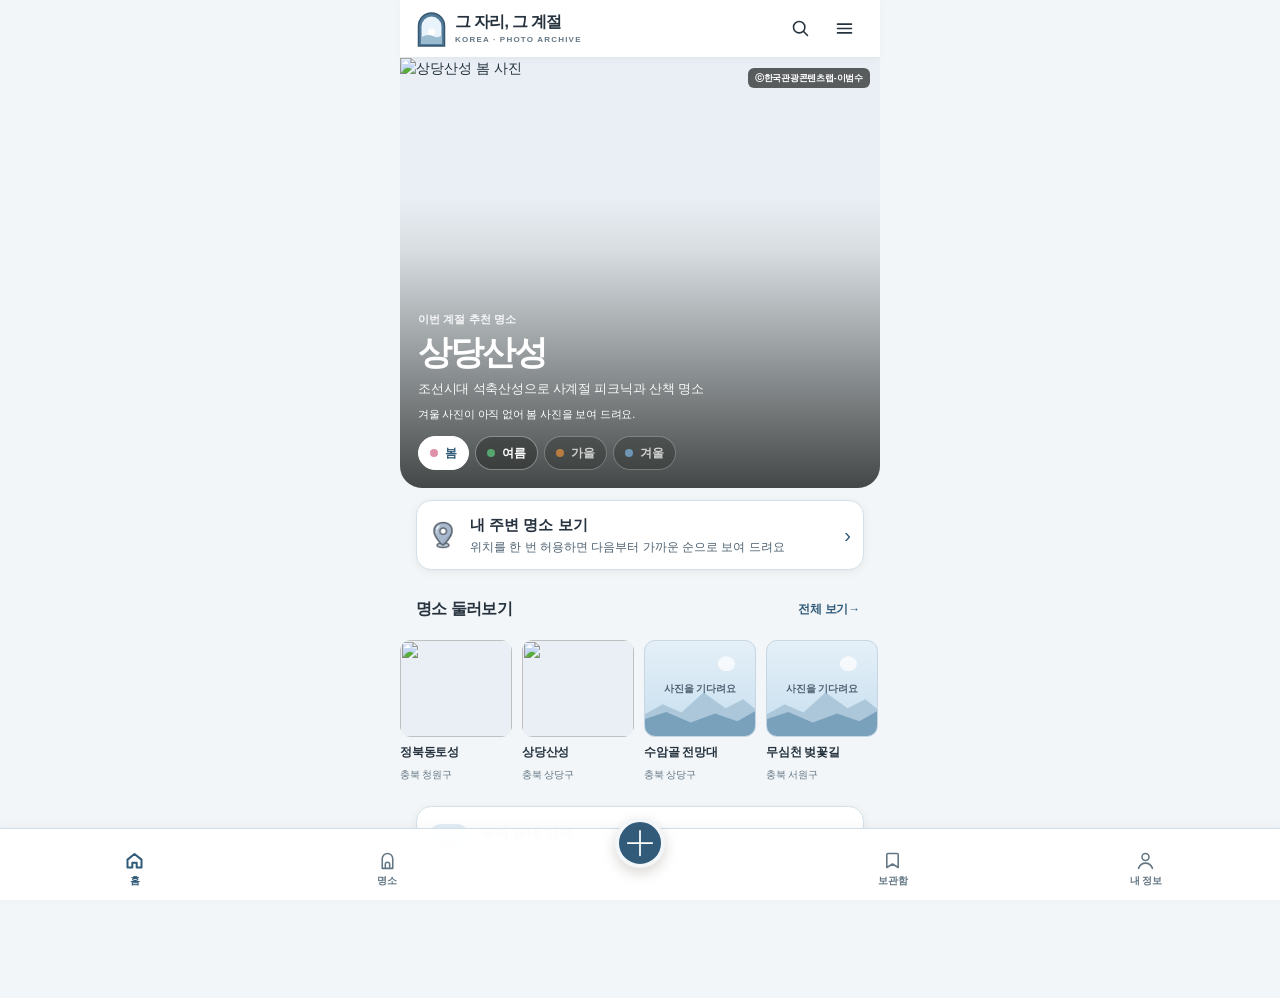
==== commit f0721d61: "ChatGPT 디자인(design.css) 적용, 보관함 탭(준비 중) 추가, 숨김 처리 우선 - design.css: 창 스크롤(overflow-y: auto) 복구, 잘못된 글" ====
--- a/index.html
+++ b/index.html
@@ -33,6 +33,7 @@
   <link rel="stylesheet" href="ui-fixes.css">
   <link rel="stylesheet" href="shell.css">
   <link rel="stylesheet" href="season-theme.css">
+  <link rel="stylesheet" href="design.css">
 </head>
 <body>
   <div id="app" class="app-container">
@@ -90,6 +91,12 @@
       </div>
     </section>
 
+    <!-- 보관함 화면 (준비 중) -->
+    <section id="saved-screen" class="screen me-screen saved-screen" aria-label="보관함" hidden>
+      <header class="app-topbar app-topbar-plain"><h1 class="app-topbar-title">보관함</h1><div class="app-topbar-actions"><button class="topbar-icon-button" type="button" data-open-drawer aria-label="메뉴 열기" aria-controls="app-drawer" aria-expanded="false"><svg viewBox="0 0 24 24" aria-hidden="true"><path d="M4 7h16M4 12h16M4 17h16"></path></svg></button></div></header>
+      <div class="me-body"><div class="me-card"><div class="me-auth"><p class="me-auth-hello">보관함은 준비 중이에요<span class="home-auth-login-hint">마음에 드는 명소와 사진을 모아 두는 곳이 될 거예요</span></p><a class="me-text-button" href="#/spots">명소 둘러보기</a></div></div></div>
+    </section>
+
     <!-- 오른쪽 메뉴 -->
     <div id="app-drawer" class="modal-overlay app-drawer">
       <aside class="app-drawer-panel" role="dialog" aria-modal="true" aria-labelledby="app-drawer-title" tabindex="-1">
@@ -118,6 +125,7 @@
       <a class="tabbar-item" href="#/" data-tab="home"><svg viewBox="0 0 24 24" aria-hidden="true"><path d="M4 11l8-6.5L20 11v9h-5.5v-5.5h-5V20H4z"></path></svg><span>홈</span></a>
       <a class="tabbar-item" href="#/spots" data-tab="spots"><svg viewBox="0 0 24 24" aria-hidden="true"><path d="M6 21V10a6 6 0 0 1 12 0v11z"></path><path d="M9.5 21v-4.5a2.5 2.5 0 0 1 5 0V21"></path></svg><span>명소</span></a>
       <button class="tabbar-add" type="button" data-open-add aria-label="사진 올리기"><svg viewBox="0 0 24 24" aria-hidden="true"><path d="M12 5v14M5 12h14"></path></svg></button>
+      <a class="tabbar-item" href="#/saved" data-tab="saved"><svg viewBox="0 0 24 24" aria-hidden="true"><path d="M6.5 4h11a1 1 0 0 1 1 1v15l-6.5-4-6.5 4V5a1 1 0 0 1 1-1z"></path></svg><span>보관함</span></a>
       <a class="tabbar-item" href="#/me" data-tab="me"><svg viewBox="0 0 24 24" aria-hidden="true"><circle cx="12" cy="8" r="4"></circle><path d="M4 21c1.5-4 4.5-6 8-6s6.5 2 8 6"></path></svg><span>내 정보</span></a>
     </nav>
 
--- a/shell.css
+++ b/shell.css
@@ -1,186 +1,7 @@
-/* 새 화면 틀: 위 막대, 첫 화면 추천 명소, 둘러보기 띠, 오른쪽 메뉴, 아래 탭 막대 */
-
-/* ---------- 위 막대 ---------- */
-.app-topbar { position: sticky; top: 0; z-index: 20; display: flex; align-items: center; justify-content: space-between; gap: 12px; min-height: 60px; padding: max(8px, env(safe-area-inset-top)) 8px 8px 16px; background: var(--bg-primary); backdrop-filter: blur(10px); -webkit-backdrop-filter: blur(10px); }
-.app-brand { display: flex; align-items: center; gap: 10px; min-width: 0; color: var(--text-primary); text-decoration: none; }
-.app-brand-text { display: flex; flex-direction: column; min-width: 0; }
-.app-brand-name { font-size: 17px; font-weight: 700; letter-spacing: -.3px; line-height: 1.25; }
-.app-brand-sub { color: var(--text-muted); font-size: 9.5px; font-weight: 600; letter-spacing: .22em; line-height: 1.4; white-space: nowrap; overflow: hidden; text-overflow: ellipsis; }
-.app-topbar-actions { display: flex; align-items: center; }
-.app-topbar-title { font-size: 18px; font-weight: 700; }
-.topbar-icon-button { display: inline-flex; align-items: center; justify-content: center; width: 44px; height: 44px; border: 0; border-radius: 12px; background: transparent; color: var(--text-primary); cursor: pointer; }
-.topbar-icon-button:hover { background: var(--bg-subtle); }
-.topbar-icon-button svg, .tabbar-item svg, .tabbar-add svg, .drawer-svg { width: 24px; height: 24px; fill: none; stroke: currentColor; stroke-width: 1.8; stroke-linecap: round; stroke-linejoin: round; }
-
-/* 아치 로고 */
-.brand-logo { width: 28px; height: 34px; flex: none; }
-.brand-logo-lg { width: 44px; height: 53px; }
-.brand-logo-frame { fill: var(--color-primary-dark); }
-.brand-logo-sky { fill: var(--arch-top, #F0D2B8); }
-.brand-logo-sun { fill: var(--bg-surface); }
-.brand-logo-hill { fill: var(--hill-front, #A97950); }
-
-/* ---------- 첫 화면 추천 명소 ---------- */
-.home-v2 { padding-bottom: 8px; }
-.home-hero { position: relative; overflow: hidden; aspect-ratio: 4 / 5; max-height: 70vh; min-height: 420px; background: var(--bg-subtle); color: #FFFFFF; }
-.home-hero-media { position: absolute; inset: 0; display: block; width: 100%; height: 100%; padding: 0; border: 0; background: var(--bg-subtle); cursor: pointer; }
-.home-hero-media img { width: 100%; height: 100%; object-fit: cover; display: block; animation: hero-fade .5s ease; }
-.home-hero-media.is-empty { background: linear-gradient(180deg, var(--arch-top, #F0D2B8) 0%, var(--arch-mid, #F8E9D8) 70%); }
-.home-hero-empty-art { position: absolute; inset: auto 0 0 0; width: 100%; height: 100%; }
-.hero-empty-hill-back { fill: var(--hill-back, #C99A68); }
-.hero-empty-hill-front { fill: var(--hill-front, #A97950); }
-.hero-empty-sun { fill: var(--bg-surface); opacity: .9; }
-@keyframes hero-fade { from { opacity: .3; } to { opacity: 1; } }
-.home-hero-shade { position: absolute; inset: 0; pointer-events: none; background: linear-gradient(180deg, rgba(0,0,0,.18) 0%, rgba(0,0,0,0) 26%, rgba(0,0,0,0) 42%, rgba(0,0,0,.62) 78%, rgba(0,0,0,.74) 100%); }
-.home-hero-body { position: absolute; left: 0; right: 0; bottom: 0; display: flex; flex-direction: column; gap: 6px; padding: 0 20px 22px; pointer-events: none; }
-.home-hero-body > * { pointer-events: auto; }
-.home-hero-eyebrow { font-size: 13px; font-weight: 600; opacity: .95; text-shadow: 0 1px 6px rgba(0,0,0,.35); }
-.home-hero-name { font-size: 32px; font-weight: 800; letter-spacing: -.8px; line-height: 1.15; text-shadow: 0 2px 10px rgba(0,0,0,.35); }
-.home-hero-desc { font-size: 14.5px; line-height: 1.5; opacity: .95; text-shadow: 0 1px 6px rgba(0,0,0,.4); }
-.home-hero-note { font-size: 12.5px; line-height: 1.45; opacity: .92; }
-.home-hero-media.is-empty ~ .home-hero-body { color: var(--text-primary); }
-.home-hero-media.is-empty ~ .home-hero-shade { background: linear-gradient(180deg, rgba(0,0,0,0) 40%, rgba(255,255,255,.55) 100%); }
-.home-hero-media.is-empty ~ .home-hero-body * { text-shadow: none; }
-.home-hero-credit { position: absolute; top: 10px; right: 12px; max-width: 70%; padding: 3px 8px; border-radius: 999px; background: rgba(0,0,0,.42); color: #FFFFFF; font-size: 10.5px; line-height: 1.4; white-space: nowrap; overflow: hidden; text-overflow: ellipsis; }
-
-/* 계절 칩 */
-.home-hero-chips { display: flex; flex-wrap: wrap; gap: 8px; margin-top: 10px; }
-.season-chip { display: inline-flex; align-items: center; gap: 6px; min-height: 40px; padding: 0 15px; border: 1px solid rgba(255,255,255,.7); border-radius: 999px; background: rgba(20,20,20,.32); backdrop-filter: blur(6px); -webkit-backdrop-filter: blur(6px); color: #FFFFFF; font-size: 14px; font-weight: 600; cursor: pointer; }
-.season-chip[aria-pressed="true"] { background: #FFFFFF; border-color: #FFFFFF; color: #2A2622; }
-.season-chip.is-empty { opacity: .8; }
-.season-chip.is-empty .season-chip-dot { background: transparent !important; box-shadow: inset 0 0 0 1.5px currentColor; }
-.season-chip-dot { width: 10px; height: 10px; border-radius: 50%; flex: none; }
-.season-chip-spring .season-chip-dot { background: #EFA3B1; }
-.season-chip-summer .season-chip-dot { background: #5FAE6E; }
-.season-chip-autumn .season-chip-dot { background: #E08A3C; }
-.season-chip-winter .season-chip-dot { background: #8FB8DE; }
-.home-hero-media.is-empty ~ .home-hero-body .season-chip:not([aria-pressed="true"]) { background: rgba(255,255,255,.7); border-color: var(--bg-border); color: var(--text-primary); }
-.home-hero-media.is-empty ~ .home-hero-body .season-chip[aria-pressed="true"] { background: var(--color-primary-dark); border-color: var(--color-primary-dark); color: #FFFFFF; }
-
-/* ---------- 명소 둘러보기 ---------- */
-.home-browse { padding: 22px 0 4px; }
-.home-section-head { display: flex; align-items: center; justify-content: space-between; padding: 0 16px 10px; }
-.home-section-title { font-size: 18px; font-weight: 700; }
-.home-section-more { display: inline-flex; align-items: center; gap: 4px; min-height: 44px; padding: 0 4px; color: var(--color-primary-dark); font-size: 13.5px; font-weight: 600; text-decoration: none; }
-.home-browse-strip { display: flex; gap: 10px; overflow-x: auto; padding: 0 16px 8px; scroll-snap-type: x mandatory; scroll-padding-inline: 16px; scrollbar-width: none; }
-.home-browse-strip::-webkit-scrollbar { display: none; }
-.browse-card { flex: 0 0 128px; display: flex; flex-direction: column; gap: 4px; color: var(--text-primary); text-decoration: none; scroll-snap-align: start; }
-.browse-card-thumb { position: relative; display: block; aspect-ratio: 1 / 1; overflow: hidden; border-radius: 14px; background: var(--bg-subtle); }
-.browse-card-thumb img { width: 100%; height: 100%; object-fit: cover; display: block; }
-.browse-card-thumb.is-empty { display: flex; align-items: flex-end; justify-content: center; padding-bottom: 10px; background: linear-gradient(180deg, var(--arch-top, #F0D2B8), var(--arch-mid, #F8E9D8)); color: var(--text-secondary); font-size: 11.5px; }
-.browse-card-name { margin-top: 2px; font-size: 14px; font-weight: 700; line-height: 1.3; }
-.browse-card-place { color: var(--text-muted); font-size: 12px; line-height: 1.3; }
-
-/* 우리 동네 기록 카드 */
-.home-local-card { padding: 14px 16px 8px; }
-.home-local-v2 { display: flex; align-items: center; gap: 12px; width: 100%; min-height: 64px; padding: 12px 14px; border: 1px solid var(--bg-border); border-radius: 16px; background: var(--bg-surface); color: var(--text-primary); text-align: left; cursor: pointer; }
-.home-local-v2-icon { display: inline-flex; align-items: center; justify-content: center; width: 42px; height: 42px; border-radius: 12px; background: var(--color-primary-soft); flex: none; }
-.home-local-v2-text { display: flex; flex-direction: column; flex: 1; min-width: 0; }
-.home-local-v2-title { font-size: 15px; font-weight: 700; }
-.home-local-v2-sub { color: var(--text-secondary); font-size: 12.5px; }
-.home-local-v2-arrow { color: var(--text-muted); font-size: 22px; }
-
-/* ---------- 아래 탭 막대 ---------- */
-.app-tabbar { position: fixed; left: 50%; bottom: 0; z-index: 60; transform: translateX(-50%); display: grid; grid-template-columns: 1fr 1fr 1fr 1fr; align-items: center; width: 100%; max-width: 480px; padding: 6px 8px max(6px, env(safe-area-inset-bottom)); border-top: 1px solid var(--bg-border); background: var(--bg-surface); backdrop-filter: blur(12px); -webkit-backdrop-filter: blur(12px); }
-.app-tabbar[hidden] { display: none; }
-.tabbar-item { display: flex; flex-direction: column; align-items: center; justify-content: center; gap: 2px; min-height: 52px; color: var(--text-muted); font-size: 11.5px; font-weight: 600; text-decoration: none; }
-.tabbar-item[aria-current="page"] { color: var(--color-primary-dark); }
-.tabbar-item[aria-current="page"] svg { stroke-width: 2.2; }
-.tabbar-add { justify-self: center; display: inline-flex; align-items: center; justify-content: center; width: 54px; height: 54px; margin-top: -18px; border: 4px solid var(--bg-primary); border-radius: 50%; background: var(--color-primary-dark); color: #FFFFFF; box-shadow: 0 6px 16px rgba(0,0,0,.18); cursor: pointer; }
-.tabbar-add svg { width: 26px; height: 26px; stroke-width: 2.4; }
-body.has-tabbar .app-container { padding-bottom: calc(84px + env(safe-area-inset-bottom)); }
-/* 탭 막대 순서: 홈, 명소, +, 내 정보 → 4칸 격자에 + 를 가운데처럼 보이게 */
-.app-tabbar { grid-template-columns: 1fr 1fr 1.1fr 1fr; }
-
-/* ---------- 오른쪽 메뉴 ---------- */
-.app-drawer { align-items: stretch; justify-content: flex-end; background: rgba(30,26,22,.45); }
-.app-drawer-panel { position: relative; display: flex; flex-direction: column; width: min(320px, 84vw); height: 100%; padding: max(16px, env(safe-area-inset-top)) 20px max(20px, env(safe-area-inset-bottom)); background: var(--bg-surface); box-shadow: var(--shadow-modal); transform: translateX(100%); transition: transform .28s ease; overflow-y: auto; outline: none; }
-.app-drawer.open .app-drawer-panel { transform: translateX(0); }
-.app-drawer-close { position: absolute; top: max(10px, env(safe-area-inset-top)); right: 10px; }
-.app-drawer-brand { display: flex; flex-direction: column; align-items: center; gap: 10px; padding: 36px 0 22px; }
-.app-drawer-name { font-size: 18px; font-weight: 700; }
-.app-drawer-menu { display: flex; flex-direction: column; padding-bottom: 14px; border-bottom: 1px solid var(--bg-border); }
-.drawer-item { display: flex; align-items: center; gap: 14px; width: 100%; min-height: 52px; padding: 0 6px; border: 0; border-radius: 12px; background: none; color: var(--text-primary); font-size: 15.5px; font-weight: 600; text-align: left; text-decoration: none; cursor: pointer; }
-.drawer-item:hover { background: var(--bg-subtle); }
-.app-drawer-account { padding-top: 12px; }
-.app-drawer-foot { margin-top: auto; padding-top: 24px; color: var(--text-secondary); font-size: 15px; line-height: 1.6; }
-
-/* ---------- 내 정보 ---------- */
-.me-body { display: flex; flex-direction: column; gap: 16px; padding: 8px 16px 24px; }
-.me-card { display: flex; flex-direction: column; align-items: center; gap: 14px; padding: 26px 20px 22px; border: 1px solid var(--bg-border); border-radius: 20px; background: var(--bg-surface); text-align: center; }
-.me-auth { display: flex; flex-direction: column; align-items: center; gap: 10px; width: 100%; }
-.me-auth-hello { color: var(--text-secondary); font-size: 14.5px; }
-#home-auth-name { color: var(--text-primary); font-size: 18px; font-weight: 700; }
-.me-primary-button { width: 100%; min-height: 50px; border: 0; border-radius: 999px; background: var(--color-primary-dark); color: #FFFFFF; font-size: 15.5px; font-weight: 700; cursor: pointer; }
-.me-text-button { min-height: 44px; padding: 0 14px; border: 1px solid var(--bg-border); border-radius: 999px; background: none; color: var(--text-secondary); font-size: 14px; cursor: pointer; }
-.me-menu { display: flex; flex-direction: column; border: 1px solid var(--bg-border); border-radius: 20px; background: var(--bg-surface); overflow: hidden; }
-.me-menu-item { display: flex; align-items: center; gap: 12px; width: 100%; min-height: 56px; padding: 0 16px; border: 0; border-bottom: 1px solid var(--bg-border); background: none; color: var(--text-primary); font-size: 15px; font-weight: 600; text-align: left; text-decoration: none; cursor: pointer; }
-.me-menu-item:last-child { border-bottom: 0; }
-.me-menu-item[hidden] { display: none; }
-.me-menu-hint { margin-left: auto; color: var(--text-muted); font-size: 12.5px; font-weight: 500; }
-
-/* ---------- 안내 창 ---------- */
-.info-sheet-body { color: var(--text-primary); font-size: 14.5px; line-height: 1.6; }
-.info-steps { display: flex; flex-direction: column; gap: 14px; padding-left: 0; list-style: none; counter-reset: step; }
-.info-steps li { position: relative; display: flex; flex-direction: column; gap: 2px; padding-left: 38px; counter-increment: step; }
-.info-steps li::before { content: counter(step); position: absolute; left: 0; top: 0; display: inline-flex; align-items: center; justify-content: center; width: 26px; height: 26px; border-radius: 50%; background: var(--color-primary-soft); color: var(--color-primary-dark); font-size: 13px; font-weight: 700; }
-.info-steps span, .info-notices span { color: var(--text-secondary); }
-.info-notices { display: flex; flex-direction: column; gap: 16px; list-style: none; }
-.info-notices li { display: flex; flex-direction: column; gap: 2px; padding-bottom: 14px; border-bottom: 1px solid var(--bg-border); }
-.info-notices li:last-child { border-bottom: 0; }
-.info-date { font-size: 12px; font-weight: 600; color: var(--color-primary-dark) !important; }
-.info-lead { margin-bottom: 14px; }
-.info-list { display: flex; flex-direction: column; gap: 10px; }
-.info-list div { display: grid; grid-template-columns: 52px 1fr; gap: 8px; }
-.info-list dt { color: var(--text-muted); font-weight: 600; }
-.info-list dd { color: var(--text-secondary); }
-
-/* ---------- + 사진 올리기 ---------- */
-.add-sheet-sub { margin-top: 2px; color: var(--text-secondary); font-size: 12.5px; }
-.add-sheet-locate { width: 100%; min-height: 46px; margin-bottom: 10px; border: 1px dashed var(--color-primary); border-radius: 12px; background: var(--color-primary-soft); color: var(--color-primary-dark); font-size: 14px; font-weight: 700; cursor: pointer; }
-.add-sheet-locate[hidden] { display: none; }
-.add-sheet-list { display: flex; flex-direction: column; gap: 6px; }
-.add-sheet-item { display: flex; align-items: center; justify-content: space-between; gap: 10px; width: 100%; min-height: 56px; padding: 8px 14px; border: 1px solid var(--bg-border); border-radius: 12px; background: var(--bg-surface); color: var(--text-primary); text-align: left; cursor: pointer; }
-.add-sheet-item.is-nearest { border-color: var(--color-primary-dark); background: var(--color-primary-soft); }
-.add-sheet-item-text { display: flex; flex-direction: column; min-width: 0; }
-.add-sheet-item-name { font-size: 15px; font-weight: 700; }
-.add-sheet-item-place { color: var(--text-muted); font-size: 12px; }
-.add-sheet-item-meta { flex: none; color: var(--color-primary-dark); font-size: 12.5px; font-weight: 700; }
-.add-sheet-local { display: flex; flex-direction: column; align-items: center; width: 100%; min-height: 56px; margin-top: 12px; padding: 8px; border: 0; border-radius: 12px; background: var(--bg-subtle); color: var(--text-primary); font-size: 14px; font-weight: 600; cursor: pointer; }
-.add-sheet-local-sub { color: var(--text-secondary); font-size: 12px; font-weight: 500; }
-
-@media (prefers-reduced-motion: reduce) { .home-hero-media img { animation: none; } .app-drawer-panel { transition: none; } }
-@media (forced-colors: active) { .season-chip, .tabbar-add, .me-primary-button { border: 1px solid ButtonText; } }
-
-/* ---------- 명소 목록: 2열 사진 카드 ---------- */
-.spots-search-row { min-height: 0; padding: 4px 16px 8px; border-bottom: 0; }
-.spot-season-row { display: flex; gap: 8px; overflow-x: auto; padding: 4px 16px 6px; scrollbar-width: none; }
-.spot-season-row::-webkit-scrollbar { display: none; }
-.spot-season-chip { display: inline-flex; flex: none; align-items: center; gap: 6px; min-height: 40px; padding: 0 15px; border: 1px solid var(--bg-border); border-radius: 999px; background: var(--bg-surface); color: var(--text-primary); font-size: 14px; font-weight: 600; cursor: pointer; }
-.spot-season-chip[aria-pressed="true"] { border-color: var(--color-primary-dark); background: var(--color-primary-dark); color: #FFFFFF; }
-.spots-screen .spot-sort-row { padding: 6px 16px 10px; }
-.spots-screen .spot-list { grid-template-columns: 1fr 1fr; gap: 16px 12px; padding: 4px 16px 28px; }
-.spots-screen .spot-list > p { grid-column: 1 / -1; }
-.spots-screen .spot-list-card { flex-direction: column; align-items: stretch; gap: 8px; min-height: 0; padding: 0; border: 0; border-radius: 0; background: none; box-shadow: none; text-align: left; }
-.spots-screen .spot-list-thumbnail { flex: none; width: 100%; height: auto; aspect-ratio: 1 / 1; border-radius: 16px; }
-.spots-screen .spot-list-card-body { gap: 2px; padding: 0 2px; }
-.spots-screen .spot-list-card-name { font-size: 15px; white-space: normal; line-height: 1.3; }
-.spots-screen .spot-list-card-body > span:nth-child(2) { font-size: 12px !important; color: var(--text-muted) !important; }
-.spots-screen .spot-list-card-meta { margin-top: 2px; font-size: 11.5px; }
-.spots-screen .spot-list-card-arrow { display: none; }
-.spot-list-wait { position: absolute; left: 0; right: 0; bottom: 10px; color: var(--text-secondary); font-size: 11.5px; text-align: center; }
+/* 새 화면 틀: 동작에 필요한 규칙만 둡니다. 모양은 design.css가 정합니다. */
+.app-tabbar[hidden], .home-nearby[hidden], .me-menu-item[hidden], .add-sheet-locate[hidden], .home-hero-note[hidden] { display: none !important; }
 .spots-search-row .back-button[hidden] { display: none !important; }
-.app-brand { min-height: 44px; }
-
-/* ---------- 내 주변 명소 · 지역 칩 ---------- */
-.home-nearby { padding: 16px 16px 0; }
-.home-nearby[hidden] { display: none; }
-.home-nearby-button { display: flex; align-items: center; gap: 12px; width: 100%; min-height: 64px; padding: 12px 14px; border: 1px solid var(--color-primary); border-radius: 16px; background: var(--color-primary-soft); color: var(--text-primary); text-align: left; cursor: pointer; }
-.home-nearby-text { display: flex; flex-direction: column; flex: 1; min-width: 0; }
-.home-nearby-title { font-size: 15px; font-weight: 700; color: var(--color-primary-dark); }
-.home-nearby-sub { color: var(--text-secondary); font-size: 12.5px; }
-.spot-region-row { display: flex; gap: 6px; overflow-x: auto; padding: 2px 16px 6px; scrollbar-width: none; }
-.spot-region-row::-webkit-scrollbar { display: none; }
-.spot-region-chip { display: inline-flex; flex: none; align-items: center; gap: 5px; min-height: 40px; padding: 0 13px; border: 0; border-radius: 10px; background: var(--bg-subtle); color: var(--text-secondary); font-size: 14px; font-weight: 600; cursor: pointer; }
-.spot-region-chip[aria-pressed="true"] { background: var(--text-primary); color: var(--bg-surface); }
-.spot-region-count { font-size: 11.5px; font-weight: 500; opacity: .8; }
+.topbar-icon-button svg, .tabbar-item svg, .tabbar-add svg, .drawer-svg { fill: none; stroke: currentColor; stroke-linecap: round; stroke-linejoin: round; }
+.home-browse-strip, .spot-region-row, .spot-season-row { -webkit-overflow-scrolling: touch; }
+/* 숨김 처리는 디자인보다 항상 우선 */
+[hidden] { display: none !important; }
--- a/design.css
+++ b/design.css
@@ -0,0 +1,753 @@
+/* 그 자리, 그 계절 — visual design layer
+   Load this file AFTER the existing application styles.
+   HTML structure and existing class names are intentionally preserved.
+*/
+
+:root {
+  color-scheme: light;
+  --font-ui: "SUIT", sans-serif;
+  --font-size-xs: 11px;
+  --font-size-sm: 13px;
+  --font-size-md: 15px;
+  --font-size-lg: 18px;
+  --font-size-xl: 24px;
+  --space-1: 4px;
+  --space-2: 8px;
+  --space-3: 12px;
+  --space-4: 16px;
+  --space-5: 20px;
+  --space-6: 24px;
+  --radius-sm: 10px;
+  --radius-md: 16px;
+  --radius-lg: 22px;
+  --radius-xl: 28px;
+  --radius-pill: 999px;
+  --shadow-card: 0 2px 10px rgb(48 36 23 / 6%), 0 1px 2px rgb(48 36 23 / 5%);
+  --shadow-float: 0 8px 24px rgb(48 36 23 / 16%);
+  --shadow-modal: 0 20px 60px rgb(24 20 15 / 24%);
+  --focus-ring: 0 0 0 3px color-mix(in srgb, var(--color-primary) 28%, transparent);
+  --control-height: 44px;
+  --tap-size: 44px;
+}
+
+html[data-theme="spring"] {
+  --bg-primary: #fbf7f1;
+  --bg-surface: #fffdfa;
+  --bg-subtle: #f4eae3;
+  --bg-border: #e8d9cb;
+  --text-primary: #302921;
+  --text-secondary: #65584c;
+  --text-muted: #786b5e;
+  --color-primary: #b85d78;
+  --color-primary-dark: #884158;
+  --color-primary-soft: #f8e6ec;
+  --deco-color: #e8a2b5;
+  --arch-top: #f9e5ed;
+  --arch-mid: #f2c8d5;
+  --hill-back: #c4d2b4;
+  --hill-front: #809b7a;
+  --season-chip-ink: #73374b;
+}
+html[data-theme="summer"] {
+  --bg-primary: #f5f8f3;
+  --bg-surface: #fffefa;
+  --bg-subtle: #eaf1e7;
+  --bg-border: #d5e1d0;
+  --text-primary: #24352b;
+  --text-secondary: #4c6252;
+  --text-muted: #637568;
+  --color-primary: #387c59;
+  --color-primary-dark: #24583e;
+  --color-primary-soft: #e1f0e5;
+  --deco-color: #80b58c;
+  --arch-top: #e4f1e8;
+  --arch-mid: #bfdcc9;
+  --hill-back: #9fc5a1;
+  --hill-front: #4f8967;
+  --season-chip-ink: #214f36;
+}
+html[data-theme="autumn"] {
+  --bg-primary: #faf5ed;
+  --bg-surface: #fffdf9;
+  --bg-subtle: #f2e7d8;
+  --bg-border: #e6d4bd;
+  --text-primary: #382b20;
+  --text-secondary: #69513b;
+  --text-muted: #7b6652;
+  --color-primary: #a66a2e;
+  --color-primary-dark: #805022;
+  --color-primary-soft: #f5e6d3;
+  --deco-color: #d99043;
+  --arch-top: #f8e6cf;
+  --arch-mid: #e9c69b;
+  --hill-back: #d4b28a;
+  --hill-front: #a8784b;
+  --season-chip-ink: #653d19;
+}
+html[data-theme="winter"] {
+  --bg-primary: #f3f6f8;
+  --bg-surface: #ffffff;
+  --bg-subtle: #e9eff4;
+  --bg-border: #d4e0e9;
+  --text-primary: #26333f;
+  --text-secondary: #4f6271;
+  --text-muted: #637684;
+  --color-primary: #477b9f;
+  --color-primary-dark: #315b79;
+  --color-primary-soft: #e2edf5;
+  --deco-color: #8fb7d5;
+  --arch-top: #e5f0f8;
+  --arch-mid: #c6deee;
+  --hill-back: #a9c5d8;
+  --hill-front: #6e98b6;
+  --season-chip-ink: #294d68;
+}
+
+* { box-sizing: border-box; }
+html { background: var(--bg-primary); }
+body {
+  margin: 0;
+  background: var(--bg-primary);
+  color: var(--text-primary);
+  font-family: var(--font-ui);
+  font-size: var(--font-size-md);
+  line-height: 1.5;
+  -webkit-font-smoothing: antialiased;
+  text-rendering: optimizeLegibility;
+}
+button, input, select, textarea { font: inherit; }
+button, a { -webkit-tap-highlight-color: transparent; }
+button { color: inherit; }
+button:focus-visible, a:focus-visible, input:focus-visible, select:focus-visible {
+  outline: none;
+  box-shadow: var(--focus-ring);
+}
+img { max-width: 100%; }
+a { color: inherit; text-decoration: none; }
+button { cursor: pointer; }
+button:disabled { cursor: not-allowed; opacity: .55; }
+
+/* Shared surfaces and headings */
+.app-topbar {
+  position: sticky;
+  top: 0;
+  z-index: 30;
+  display: flex;
+  align-items: center;
+  justify-content: space-between;
+  gap: 12px;
+  min-height: 62px;
+  padding: 10px 16px;
+  background: color-mix(in srgb, var(--bg-surface) 94%, transparent);
+  border-bottom: 1px solid var(--bg-border);
+  backdrop-filter: blur(16px);
+}
+.app-brand { display: flex; align-items: center; gap: 10px; min-width: 0; }
+.brand-logo { width: 34px; height: 40px; flex: 0 0 auto; }
+.brand-logo-lg { width: 52px; height: 60px; }
+.app-brand-text { display: flex; flex-direction: column; min-width: 0; line-height: 1.15; }
+.app-brand-name { font-size: 17px; font-weight: 800; letter-spacing: -.045em; white-space: nowrap; }
+.app-brand-sub { margin-top: 4px; color: var(--text-muted); font-size: 9px; font-weight: 750; letter-spacing: .16em; }
+.app-topbar-actions { display: flex; align-items: center; gap: 4px; }
+.topbar-icon-button {
+  display: grid; place-items: center; width: var(--tap-size); height: var(--tap-size);
+  padding: 0; border: 0; border-radius: 14px; background: transparent; color: var(--text-primary);
+}
+.topbar-icon-button:hover { background: var(--bg-subtle); }
+.topbar-icon-button svg { width: 22px; height: 22px; stroke-width: 1.8; }
+.app-topbar-plain { position: relative; justify-content: center; }
+.app-topbar-title { margin: 0; font-size: 18px; font-weight: 800; letter-spacing: -.035em; }
+
+.home-v2, .spots-screen, .me-screen { width: 100%; max-width: 760px; margin-inline: auto; padding-bottom: 96px; }
+.home-section-head { display: flex; align-items: center; justify-content: space-between; gap: 12px; padding: 22px 16px 12px; }
+.home-section-title { margin: 0; font-size: 18px; font-weight: 800; letter-spacing: -.04em; }
+.home-section-more { min-height: 40px; display: inline-flex; align-items: center; padding: 0 4px; color: var(--color-primary-dark); font-size: 13px; font-weight: 750; white-space: nowrap; }
+
+/* Home hero: real-photo state and polished no-photo fallback */
+.home-hero { position: relative; isolation: isolate; overflow: hidden; min-height: 440px; background: var(--bg-subtle); }
+.home-hero-media { position: absolute; inset: 0; display: block; width: 100%; height: 100%; padding: 0; overflow: hidden; border: 0; background: var(--bg-subtle); text-align: left; }
+.home-hero-media > img { display: block; width: 100%; height: 100%; min-height: 440px; object-fit: cover; object-position: center; }
+.home-hero-media.is-empty { background: linear-gradient(160deg, var(--arch-top), var(--bg-subtle) 55%, var(--arch-mid)); }
+.home-hero-empty-art { position: absolute; inset: 0; width: 100%; height: 100%; opacity: .95; }
+.home-hero-shade { position: absolute; z-index: 1; inset: 24% 0 0; pointer-events: none; background: linear-gradient(180deg, transparent 0%, rgb(20 22 20 / 16%) 25%, rgb(18 20 18 / 78%) 100%); }
+.home-hero:has(.home-hero-media.is-empty) .home-hero-shade { background: linear-gradient(180deg, transparent 0%, color-mix(in srgb, var(--color-primary-dark) 15%, transparent) 38%, color-mix(in srgb, var(--color-primary-dark) 82%, #24221f) 100%); }
+.home-hero-body { position: absolute; z-index: 2; left: 20px; right: 20px; bottom: 22px; color: #fff; pointer-events: none; }
+.home-hero-eyebrow { margin: 0 0 6px; font-size: 12px; font-weight: 750; letter-spacing: .01em; color: rgb(255 255 255 / 88%); }
+.home-hero-name { margin: 0; max-width: 100%; font-size: clamp(28px, 7vw, 38px); line-height: 1.12; letter-spacing: -.055em; font-weight: 850; text-wrap: balance; }
+.home-hero-desc { max-width: 32em; margin: 10px 0 0; font-size: 14px; line-height: 1.55; font-weight: 550; color: rgb(255 255 255 / 94%); }
+.home-hero-note { margin: 7px 0 0; color: #fff; font-size: 12px; }
+.home-hero-chips { display: flex; flex-wrap: wrap; gap: 7px; margin-top: 16px; pointer-events: auto; }
+.season-chip, .spot-season-chip {
+  display: inline-flex; align-items: center; justify-content: center; gap: 7px;
+  min-height: 38px; padding: 0 13px; border: 1px solid var(--bg-border);
+  border-radius: var(--radius-pill); background: var(--bg-surface);
+  color: var(--text-secondary); font-size: 13px; font-weight: 750; white-space: nowrap;
+}
+.season-chip-dot { width: 8px; height: 8px; display: inline-block; flex: 0 0 auto; border-radius: 50%; background: var(--deco-color); }
+.season-chip-spring .season-chip-dot { background: #df91aa; }
+.season-chip-summer .season-chip-dot { background: #56a66f; }
+.season-chip-autumn .season-chip-dot { background: #df8a36; }
+.season-chip-winter .season-chip-dot { background: #77add7; }
+.season-chip[aria-pressed="true"], .spot-season-chip[aria-pressed="true"] { background: var(--color-primary-dark); color: #fff; border-color: var(--color-primary-dark); }
+.season-chip[aria-pressed="true"] .season-chip-dot { box-shadow: 0 0 0 2px rgb(255 255 255 / 30%); }
+.season-chip.is-empty { opacity: .72; }
+.home-hero-credit {
+  position: absolute; z-index: 3; top: 12px; right: 12px; max-width: calc(100% - 24px);
+  margin: 0; padding: 5px 8px; border-radius: 7px;
+  background: rgb(20 23 22 / 68%); color: #fff; font-size: 10px; font-weight: 650;
+  line-height: 1.35; backdrop-filter: blur(8px);
+}
+.home-hero-credit:empty { display: none; }
+.home-nearby { padding: 12px 16px 0; }
+.home-nearby-button {
+  display: flex; align-items: center; gap: 13px; width: 100%; min-height: 76px;
+  padding: 14px; border: 1px solid var(--bg-border); border-radius: var(--radius-lg);
+  background: var(--bg-surface); box-shadow: var(--shadow-card); text-align: left;
+}
+.home-nearby-button .ui-icon { width: 28px; height: 28px; object-fit: contain; }
+.home-nearby-text { display: flex; flex: 1; flex-direction: column; gap: 2px; }
+.home-nearby-title { font-size: 15px; font-weight: 800; }
+.home-nearby-sub { color: var(--text-secondary); font-size: 12px; }
+.home-browse-strip { display: flex; gap: 12px; overflow-x: auto; padding: 0 16px 6px; scrollbar-width: none; scroll-snap-type: x mandatory; }
+.home-browse-strip::-webkit-scrollbar { display: none; }
+.browse-card { flex: 0 0 124px; min-width: 0; display: flex; flex-direction: column; gap: 7px; scroll-snap-align: start; }
+.browse-card-thumb { position: relative; display: block; aspect-ratio: 4 / 3; overflow: hidden; border-radius: 13px; background: var(--bg-subtle); }
+.browse-card-thumb img { width: 100%; height: 100%; display: block; object-fit: cover; }
+.browse-card-thumb.is-empty { display: grid; place-items: center; background: linear-gradient(150deg, var(--arch-top), var(--arch-mid)); border: 1px solid color-mix(in srgb, var(--color-primary) 10%, var(--bg-border)); }
+.browse-card-thumb.is-empty::before { content: ""; position: absolute; inset: auto 0 0; height: 42%; background: linear-gradient(165deg, transparent 20%, var(--hill-back) 21% 55%, var(--hill-front) 56%); opacity: .7; }
+.browse-card-thumb > span { position: absolute; z-index: 1; inset: 0; display: grid; place-items: center; padding: 8px; color: var(--text-secondary); font-size: 11px; font-weight: 700; text-align: center; }
+.browse-card-name { overflow: hidden; font-size: 13px; font-weight: 800; text-overflow: ellipsis; white-space: nowrap; }
+.browse-card-place { overflow: hidden; color: var(--text-muted); font-size: 11px; text-overflow: ellipsis; white-space: nowrap; }
+.home-local-card { padding: 18px 16px 0; }
+.home-local-v2 { display: flex; align-items: center; gap: 12px; width: 100%; min-height: 84px; padding: 15px; border: 1px solid var(--bg-border); border-radius: var(--radius-lg); background: var(--bg-surface); box-shadow: var(--shadow-card); text-align: left; }
+.home-local-v2-icon { display: grid; place-items: center; width: 44px; height: 44px; flex: 0 0 auto; border-radius: 14px; background: var(--color-primary-soft); }
+.home-local-v2-icon img { width: 24px; height: 24px; object-fit: contain; }
+.home-local-v2-text { display: flex; flex: 1; flex-direction: column; gap: 3px; }
+.home-local-v2-title { font-size: 15px; font-weight: 800; }
+.home-local-v2-sub { color: var(--text-secondary); font-size: 12px; line-height: 1.4; }
+.home-local-v2-arrow { color: var(--color-primary-dark); font-size: 20px; }
+
+/* Spot search, filters, and two-column cards */
+.spots-screen { padding-bottom: 100px; }
+.screen-topbar { padding: 12px 16px 8px; }
+.screen-search-box { display: flex; align-items: center; gap: 10px; min-height: 46px; padding: 0 13px; border: 1px solid var(--bg-border); border-radius: var(--radius-pill); background: var(--bg-surface); }
+.search-icon { display: grid; place-items: center; color: var(--text-muted); }
+.search-icon svg, .search-icon img { width: 20px; height: 20px; }
+.screen-search-box input { width: 100%; min-width: 0; border: 0; outline: 0; background: transparent; color: var(--text-primary); font-size: 14px; }
+.screen-search-box input::placeholder { color: var(--text-muted); opacity: 1; }
+.search-shortcut { color: var(--text-muted); font-size: 11px; white-space: nowrap; }
+.spot-region-row, .spot-season-row { display: flex; gap: 7px; overflow-x: auto; padding: 6px 16px 8px; scrollbar-width: none; }
+.spot-region-row::-webkit-scrollbar, .spot-season-row::-webkit-scrollbar { display: none; }
+.spot-region-chip { display: inline-flex; align-items: center; justify-content: center; gap: 5px; min-height: 38px; padding: 0 12px; border: 1px solid var(--bg-border); border-radius: 12px; background: var(--bg-surface); color: var(--text-secondary); font-size: 12px; font-weight: 750; white-space: nowrap; }
+.spot-region-chip[aria-pressed="true"] { background: var(--color-primary-dark); color: #fff; border-color: var(--color-primary-dark); }
+.spot-region-count { font-size: 10px; opacity: .82; }
+.spot-season-chip { min-height: 38px; padding-inline: 12px; }
+.spot-sort-row { display: flex; gap: 8px; padding: 4px 16px 14px; }
+.spot-sort-button { min-height: 38px; padding: 0 13px; border: 1px solid var(--bg-border); border-radius: var(--radius-pill); background: var(--bg-surface); color: var(--text-secondary); font-size: 12px; font-weight: 700; }
+.spot-sort-button.is-active { border-color: var(--color-primary); background: var(--color-primary-soft); color: var(--color-primary-dark); }
+.spot-list { display: grid; grid-template-columns: repeat(2, minmax(0, 1fr)); gap: 20px 12px; padding: 0 16px 20px; }
+.spot-list-card { display: flex; flex-direction: column; min-width: 0; padding: 0; overflow: hidden; border: 0; border-radius: 0; background: transparent; text-align: left; }
+.spot-list-thumbnail { position: relative; display: block; width: 100%; aspect-ratio: 1.12 / 1; overflow: hidden; border-radius: 16px; background: var(--bg-subtle); }
+.spot-list-thumbnail > img { display: block; width: 100%; height: 100%; object-fit: cover; }
+.spot-list-thumbnail.is-empty { display: grid; place-items: center; background: linear-gradient(155deg, var(--arch-top) 0%, var(--arch-mid) 100%); border: 1px solid color-mix(in srgb, var(--color-primary) 10%, var(--bg-border)); }
+.spot-list-thumbnail.is-empty::before { content: ""; position: absolute; inset: auto 0 0; height: 38%; background: linear-gradient(160deg, transparent 15%, var(--hill-back) 16% 53%, var(--hill-front) 54%); opacity: .72; }
+.spot-list-wait { position: relative; z-index: 1; display: flex; flex-direction: column; align-items: center; gap: 5px; padding: 10px; color: var(--text-secondary); font-size: 11px; font-weight: 700; text-align: center; }
+.spot-list-wait::before { content: ""; display: block; width: 24px; height: 24px; border: 1.5px solid currentColor; border-radius: 50% 50% 50% 8px; opacity: .45; transform: rotate(-45deg); }
+.spot-list-reference-badge { position: absolute; top: 7px; left: 7px; padding: 3px 7px; border-radius: 6px; background: rgb(24 28 26 / 72%); color: white; font-size: 10px; font-weight: 750; }
+.spot-list-card-body { display: flex; flex-direction: column; gap: 3px; padding: 8px 2px 0; }
+.spot-list-card-name { overflow: hidden; font-size: 14px; line-height: 1.35; font-weight: 800; letter-spacing: -.025em; text-overflow: ellipsis; white-space: nowrap; }
+.spot-list-card-body > span:not(.spot-list-card-name):not(.spot-list-card-meta) { display: -webkit-box; overflow: hidden; color: var(--text-secondary); font-size: 11px; line-height: 1.4; -webkit-line-clamp: 2; -webkit-box-orient: vertical; }
+.spot-list-card-meta { display: flex; justify-content: space-between; gap: 5px; margin-top: 2px; color: var(--text-muted); font-size: 11px; }
+.spot-list-empty { grid-column: 1 / -1; padding: 38px 20px; border: 1px dashed var(--bg-border); border-radius: var(--radius-lg); background: var(--bg-surface); color: var(--text-secondary); text-align: center; font-size: 14px; }
+
+/* Right-side drawer */
+.modal-overlay { position: fixed; z-index: 100; inset: 0; display: none; align-items: flex-end; justify-content: center; padding: 0; background: rgb(25 23 20 / 42%); backdrop-filter: blur(4px); }
+.modal-overlay.open { display: flex; }
+.app-drawer { justify-content: flex-end; align-items: stretch; }
+.app-drawer-panel { position: relative; display: flex; flex-direction: column; width: min(86vw, 360px); height: 100%; padding: 28px 22px 20px; background: var(--bg-surface); box-shadow: var(--shadow-modal); animation: drawer-in .22s ease-out; }
+@keyframes drawer-in { from { transform: translateX(18px); opacity: .75; } to { transform: translateX(0); opacity: 1; } }
+.btn-close-modal { display: grid; place-items: center; width: 44px; height: 44px; border: 0; border-radius: 50%; background: transparent; color: var(--text-primary); font-size: 24px; }
+.app-drawer-close { align-self: flex-end; margin: -14px -10px 4px 0; }
+.app-drawer-brand { display: flex; flex-direction: column; align-items: center; gap: 8px; padding: 10px 0 28px; }
+.app-drawer-name { margin: 0; font-size: 19px; font-weight: 850; letter-spacing: -.045em; }
+.app-drawer-menu { display: flex; flex-direction: column; gap: 3px; }
+.drawer-item { display: flex; align-items: center; gap: 14px; min-height: 48px; padding: 8px 10px; border: 0; border-radius: 12px; background: transparent; color: var(--text-primary); font-size: 14px; font-weight: 700; text-align: left; }
+.drawer-item:hover { background: var(--bg-subtle); }
+.drawer-item .ui-icon, .drawer-item svg { width: 21px; height: 21px; flex: 0 0 auto; object-fit: contain; color: var(--text-secondary); }
+.app-drawer-account { margin-top: 18px; padding-top: 12px; border-top: 1px solid var(--bg-border); }
+.app-drawer-foot { margin: auto 0 0; padding-top: 30px; color: var(--text-muted); font-size: 13px; line-height: 1.7; white-space: pre-line; }
+
+/* Bottom navigation: five equal targets, centered raised plus */
+.app-tabbar { position: fixed; z-index: 40; right: 0; bottom: 0; left: 0; display: grid; grid-template-columns: repeat(5, minmax(0, 1fr)); align-items: end; min-height: 76px; padding: 7px max(8px, env(safe-area-inset-left)) calc(7px + env(safe-area-inset-bottom)); border-top: 1px solid var(--bg-border); background: color-mix(in srgb, var(--bg-surface) 96%, transparent); box-shadow: 0 -4px 18px rgb(40 30 20 / 5%); backdrop-filter: blur(16px); }
+.tabbar-item { display: flex; flex-direction: column; align-items: center; justify-content: center; gap: 3px; min-width: 0; min-height: 48px; padding: 3px 1px; border-radius: 12px; color: var(--text-muted); font-size: 10px; font-weight: 700; }
+.tabbar-item svg, .tabbar-item img { width: 22px; height: 22px; object-fit: contain; stroke-width: 1.8; }
+.tabbar-item[aria-current="page"] { color: var(--color-primary-dark); }
+.tabbar-item[aria-current="page"] svg { stroke-width: 2.3; }
+.tabbar-add { justify-self: center; align-self: start; display: grid; place-items: center; width: 54px; height: 54px; margin-top: -20px; border: 4px solid var(--bg-primary); border-radius: 50%; background: var(--color-primary-dark); color: white; box-shadow: var(--shadow-float); font-size: 30px; line-height: 1; }
+.tabbar-add:hover { filter: brightness(1.06); transform: translateY(-1px); }
+
+/* My information */
+.me-body { padding: 20px 16px; }
+.me-card { display: flex; flex-direction: column; align-items: center; gap: 12px; padding: 28px 20px 22px; border: 1px solid var(--bg-border); border-radius: var(--radius-xl); background: var(--bg-surface); box-shadow: var(--shadow-card); text-align: center; }
+.me-auth { display: flex; flex-direction: column; align-items: center; gap: 8px; width: 100%; }
+.me-auth-hello { margin: 0; font-size: 17px; font-weight: 800; }
+.home-auth-login-hint { display: block; margin-top: 3px; color: var(--text-secondary); font-size: 12px; font-weight: 500; }
+.me-primary-button, .me-text-button { display: inline-flex; align-items: center; justify-content: center; width: 100%; min-height: 46px; padding: 0 18px; border-radius: var(--radius-pill); font-size: 14px; font-weight: 800; }
+.me-primary-button { margin-top: 6px; border: 1px solid var(--color-primary-dark); background: var(--color-primary-dark); color: white; }
+.me-text-button { border: 1px solid var(--bg-border); background: var(--bg-surface); color: var(--text-secondary); }
+.me-menu { display: flex; flex-direction: column; gap: 6px; margin-top: 18px; }
+.me-menu-item { display: flex; align-items: center; gap: 13px; min-height: 60px; padding: 10px 14px; border: 1px solid var(--bg-border); border-radius: 15px; background: var(--bg-surface); font-size: 14px; font-weight: 750; }
+.me-menu-item .ui-icon { width: 23px; height: 23px; object-fit: contain; }
+.me-menu-hint { margin-left: auto; color: var(--text-muted); font-size: 11px; font-weight: 550; }
+
+/* Add-photo bottom sheet */
+.add-sheet { align-items: flex-end; }
+.modal-sheet { width: 100%; max-width: 620px; max-height: min(86dvh, 760px); overflow-y: auto; padding: 10px 16px calc(18px + env(safe-area-inset-bottom)); border-radius: 26px 26px 0 0; background: var(--bg-surface); box-shadow: var(--shadow-modal); animation: sheet-up .22s ease-out; }
+@keyframes sheet-up { from { transform: translateY(20px); opacity: .7; } to { transform: translateY(0); opacity: 1; } }
+.sheet-header { position: relative; padding: 12px 42px 18px 0; }
+.sheet-header::before { content: ""; position: absolute; top: 0; left: 50%; width: 38px; height: 4px; border-radius: 99px; background: var(--bg-border); transform: translateX(-50%); }
+.sheet-header .btn-close-modal { position: absolute; top: 7px; right: -8px; }
+.sheet-title { margin: 8px 0 4px; font-size: 21px; font-weight: 850; letter-spacing: -.045em; }
+.add-sheet-sub { margin: 0; color: var(--text-secondary); font-size: 13px; }
+.add-sheet-locate { display: flex; align-items: center; justify-content: center; gap: 8px; width: 100%; min-height: 46px; margin-bottom: 12px; border: 1px solid var(--bg-border); border-radius: 14px; background: var(--bg-subtle); color: var(--text-primary); font-size: 13px; font-weight: 800; }
+.add-sheet-list { display: flex; flex-direction: column; gap: 8px; }
+.add-sheet-item { display: flex; align-items: center; gap: 12px; width: 100%; min-height: 68px; padding: 12px; border: 1px solid var(--bg-border); border-radius: 15px; background: var(--bg-surface); text-align: left; }
+.add-sheet-item.is-nearest { border: 2px solid var(--color-primary); background: var(--color-primary-soft); }
+.add-sheet-item.is-nearest::before { content: "가까움"; align-self: flex-start; order: 2; margin-left: auto; padding: 4px 7px; border-radius: 7px; background: var(--color-primary-dark); color: #fff; font-size: 10px; font-weight: 800; white-space: nowrap; }
+.add-sheet-item-text { display: flex; flex: 1; flex-direction: column; gap: 3px; min-width: 0; }
+.add-sheet-item-name { overflow: hidden; font-size: 14px; font-weight: 800; text-overflow: ellipsis; white-space: nowrap; }
+.add-sheet-item-place, .add-sheet-item-meta { color: var(--text-secondary); font-size: 11px; }
+.add-sheet-local { display: flex; flex-direction: column; align-items: flex-start; justify-content: center; gap: 3px; width: 100%; min-height: 64px; margin-top: 12px; padding: 12px 14px; border: 1px dashed var(--color-primary); border-radius: 15px; background: var(--color-primary-soft); color: var(--color-primary-dark); text-align: left; font-size: 14px; font-weight: 800; }
+.add-sheet-local-sub { color: var(--text-secondary); font-size: 11px; font-weight: 550; }
+
+/* Reusable information sheets */
+.info-sheet-body { width: 100%; max-width: 620px; max-height: 86dvh; overflow-y: auto; padding: 24px 20px calc(24px + env(safe-area-inset-bottom)); border-radius: 24px 24px 0 0; background: var(--bg-surface); box-shadow: var(--shadow-modal); }
+.info-lead { font-size: 15px; line-height: 1.7; }
+.info-steps, .info-notices { padding-left: 22px; }
+.info-steps li, .info-notices li { margin: 10px 0; line-height: 1.6; }
+.info-date { display: block; color: var(--text-muted); font-size: 11px; }
+.info-list dt { margin-top: 12px; font-size: 12px; font-weight: 800; color: var(--text-secondary); }
+.info-list dd { margin: 3px 0 0; font-size: 14px; }
+
+/* Small-screen legibility and reduced motion */
+@media (max-width: 380px) {
+  .app-topbar { padding-inline: 12px; }
+  .app-brand-name { font-size: 16px; }
+  .home-hero { min-height: 420px; }
+  .home-hero-media > img { min-height: 420px; }
+  .home-hero-body { left: 16px; right: 16px; bottom: 18px; }
+  .season-chip, .spot-season-chip { min-height: 36px; padding-inline: 10px; font-size: 12px; }
+  .spot-list { gap: 18px 10px; padding-inline: 12px; }
+  .spot-list-card-name { font-size: 13px; }
+  .spot-list-card-meta { font-size: 10px; }
+}
+@media (min-width: 600px) {
+  .home-hero { min-height: 500px; border-radius: 0 0 22px 22px; }
+  .home-hero-media > img { min-height: 500px; }
+  .home-hero-body { left: 28px; right: 28px; bottom: 28px; }
+  .spot-list { grid-template-columns: repeat(3, minmax(0, 1fr)); gap: 24px 16px; }
+}
+@media (prefers-reduced-motion: reduce) {
+  *, *::before, *::after { scroll-behavior: auto !important; animation-duration: .01ms !important; transition-duration: .01ms !important; }
+}
+
+
+/* -------------------------------------------------------------------------
+   시안 8장 기준 최종 조정
+   방향: 시안의 따뜻한 종이색, 사진 중심 구성, 차분한 대비와 여백.
+   이 블록은 위 기본값을 덮어쓰며 HTML/class 구조는 추가하지 않습니다.
+   ------------------------------------------------------------------------- */
+
+:root {
+  --radius-sm: 8px;
+  --radius-md: 12px;
+  --radius-lg: 18px;
+  --radius-xl: 22px;
+  --shadow-card: 0 2px 8px rgb(73 53 31 / 7%);
+  --shadow-float: 0 5px 14px rgb(48 36 23 / 18%);
+  --shadow-modal: 0 12px 36px rgb(32 25 18 / 20%);
+}
+
+body {
+  font-size: 14px;
+  letter-spacing: -.015em;
+}
+
+.app-topbar {
+  min-height: 58px;
+  padding: 8px 16px;
+  border-bottom-color: color-mix(in srgb, var(--bg-border) 68%, transparent);
+  box-shadow: 0 2px 8px rgb(50 38 25 / 3%);
+}
+.brand-logo { width: 31px; height: 36px; }
+.brand-logo-lg { width: 48px; height: 56px; }
+.app-brand { gap: 8px; }
+.app-brand-name { font-size: 16px; letter-spacing: -.045em; }
+.app-brand-sub { margin-top: 3px; font-size: 8px; letter-spacing: .15em; }
+.topbar-icon-button { width: 40px; height: 40px; border-radius: 10px; }
+.topbar-icon-button svg { width: 21px; height: 21px; }
+
+.home-v2 { padding-bottom: 92px; }
+.home-hero {
+  min-height: 430px;
+  background: var(--bg-subtle);
+}
+.home-hero-media > img { min-height: 430px; }
+.home-hero-shade {
+  inset: 32% 0 0;
+  background: linear-gradient(180deg, transparent 0%, rgb(20 22 20 / 8%) 18%, rgb(16 19 17 / 76%) 100%);
+}
+.home-hero-body { left: 18px; right: 18px; bottom: 18px; }
+.home-hero-eyebrow { margin-bottom: 5px; font-size: 11px; }
+.home-hero-name { font-size: clamp(27px, 7vw, 34px); }
+.home-hero-desc { max-width: 28em; margin-top: 8px; font-size: 13px; line-height: 1.5; }
+.home-hero-note { font-size: 11px; }
+.home-hero-chips { gap: 6px; margin-top: 14px; }
+.home-hero-chips .season-chip {
+  min-height: 34px;
+  padding: 0 11px;
+  border-color: rgb(255 255 255 / 38%);
+  background: rgb(25 27 24 / 38%);
+  color: #fff;
+  font-size: 12px;
+  backdrop-filter: blur(8px);
+}
+.home-hero-chips .season-chip[aria-pressed="true"] {
+  border-color: #fff;
+  background: #fff;
+  color: var(--color-primary-dark);
+}
+.home-hero-credit {
+  top: 10px;
+  right: 10px;
+  padding: 4px 7px;
+  border-radius: 6px;
+  font-size: 9px;
+}
+.home-section-head { padding: 19px 16px 11px; }
+.home-section-title { font-size: 16px; }
+.home-section-more { font-size: 12px; }
+.home-browse-strip { gap: 10px; padding-inline: 16px; }
+.browse-card { flex-basis: 112px; gap: 6px; }
+.browse-card-thumb { border-radius: 11px; aspect-ratio: 1.16 / 1; }
+.browse-card-name { font-size: 12px; }
+.browse-card-place { font-size: 10px; }
+
+.home-nearby { padding: 12px 16px 0; }
+.home-nearby-button { min-height: 70px; padding: 12px; border-radius: 15px; }
+.home-local-card { padding: 18px 16px 0; }
+.home-local-v2 { min-height: 76px; padding: 12px; border-radius: 15px; }
+.home-local-v2-icon { width: 40px; height: 40px; border-radius: 12px; }
+.home-local-v2-title { font-size: 14px; }
+.home-local-v2-sub { font-size: 11px; }
+
+/* 시안처럼 필터는 가볍고 짧게, 사진 카드가 목록의 주인공이 되도록 */
+.spots-screen { padding-bottom: 96px; }
+.screen-topbar { padding: 10px 16px 7px; }
+.screen-search-box { min-height: 42px; border-radius: 22px; box-shadow: 0 1px 3px rgb(50 38 25 / 3%); }
+.screen-search-box input { font-size: 13px; }
+.spot-region-row, .spot-season-row { gap: 6px; padding-top: 5px; padding-bottom: 6px; }
+.spot-region-chip { min-height: 34px; padding-inline: 10px; border-radius: 10px; font-size: 11px; }
+.spot-region-count { font-size: 10px; }
+.spot-season-chip { min-height: 35px; padding-inline: 11px; font-size: 12px; }
+.spot-sort-row { gap: 7px; padding-top: 3px; padding-bottom: 12px; }
+.spot-sort-button { min-height: 34px; padding-inline: 12px; font-size: 11px; }
+.spot-list { gap: 17px 11px; padding-inline: 16px; }
+.spot-list-card { border-radius: 0; }
+.spot-list-thumbnail {
+  aspect-ratio: 1.12 / 1;
+  border-radius: 12px;
+  background: linear-gradient(145deg, var(--arch-top), var(--arch-mid));
+}
+.spot-list-thumbnail > img { transition: transform .25s ease; }
+.spot-list-card:active .spot-list-thumbnail > img { transform: scale(1.02); }
+.spot-list-card-body { gap: 3px; padding: 7px 1px 0; }
+.spot-list-card-name { font-size: 13px; letter-spacing: -.025em; }
+.spot-list-card-body > span:not(.spot-list-card-name):not(.spot-list-card-meta) { font-size: 10px; }
+.spot-list-card-meta { font-size: 10px; }
+
+/* 빈 카드: 시안의 부드러운 풍경 색면. 단색 박스나 사진 흉내는 피합니다. */
+.spot-list-thumbnail.is-empty,
+.browse-card-thumb.is-empty {
+  isolation: isolate;
+  border: 1px solid color-mix(in srgb, var(--color-primary) 10%, var(--bg-border));
+  background:
+    radial-gradient(ellipse at 74% 24%, rgb(255 255 255 / 72%) 0 7%, transparent 7.5%),
+    linear-gradient(180deg, var(--arch-top) 0%, var(--arch-mid) 100%);
+}
+.spot-list-thumbnail.is-empty::before,
+.browse-card-thumb.is-empty::before {
+  z-index: -1;
+  inset: auto -3% -2%;
+  height: 54%;
+  background: var(--hill-back);
+  clip-path: polygon(0 58%, 18% 35%, 34% 51%, 53% 12%, 72% 43%, 87% 25%, 100% 49%, 100% 100%, 0 100%);
+  opacity: .9;
+}
+.spot-list-thumbnail.is-empty::after,
+.browse-card-thumb.is-empty::after {
+  content: "";
+  position: absolute;
+  z-index: -1;
+  inset: auto -3% -3%;
+  height: 35%;
+  background: var(--hill-front);
+  clip-path: polygon(0 45%, 21% 20%, 42% 52%, 63% 25%, 82% 48%, 100% 12%, 100% 100%, 0 100%);
+  opacity: .8;
+}
+.spot-list-wait {
+  max-width: 100%;
+  gap: 0;
+  padding: 8px;
+  color: var(--text-secondary);
+  font-size: 10px;
+  font-weight: 750;
+}
+.spot-list-wait::before { display: none; }
+.browse-card-thumb > span { font-size: 10px; }
+
+/* 드로어와 내 정보는 시안처럼 여백이 있고, 얇은 구분선으로만 나눕니다. */
+.app-drawer-panel { width: min(86vw, 350px); padding: 24px 20px 18px; }
+.app-drawer-brand { padding: 8px 0 24px; }
+.app-drawer-name { font-size: 18px; }
+.drawer-item { min-height: 46px; gap: 12px; border-radius: 10px; font-size: 13px; }
+.app-drawer-account { margin-top: 15px; padding-top: 10px; }
+.app-drawer-foot { font-size: 12px; }
+.me-body { padding: 18px 16px; }
+.me-card { padding: 24px 18px 20px; border-radius: 20px; }
+.me-primary-button, .me-text-button { min-height: 44px; font-size: 13px; }
+.me-menu { gap: 7px; margin-top: 16px; }
+.me-menu-item { min-height: 56px; border-radius: 13px; font-size: 13px; }
+
+/* 하단 탭은 시안의 얇은 아이콘과 단정한 높이를 유지 */
+.app-tabbar {
+  min-height: 72px;
+  padding-top: 6px;
+  background: color-mix(in srgb, var(--bg-surface) 97%, transparent);
+  box-shadow: 0 -2px 10px rgb(50 38 25 / 4%);
+}
+.tabbar-item { gap: 2px; font-size: 10px; }
+.tabbar-item svg, .tabbar-item img { width: 21px; height: 21px; }
+.tabbar-add { width: 50px; height: 50px; margin-top: -17px; font-size: 28px; }
+
+/* 선택 창은 시안의 짧고 분명한 선택 목록으로 */
+.modal-sheet { padding-inline: 16px; border-radius: 23px 23px 0 0; }
+.sheet-title { font-size: 20px; }
+.add-sheet-item { min-height: 64px; border-radius: 13px; }
+.add-sheet-item-name { font-size: 13px; }
+.add-sheet-local { min-height: 60px; border-radius: 13px; }
+
+@media (max-width: 380px) {
+  .home-hero, .home-hero-media > img { min-height: 410px; }
+  .home-hero-body { left: 15px; right: 15px; bottom: 16px; }
+  .home-hero-chips { gap: 5px; }
+  .home-hero-chips .season-chip { padding-inline: 9px; font-size: 11px; }
+  .spot-list { gap: 16px 9px; padding-inline: 12px; }
+  .spot-list-thumbnail { border-radius: 11px; }
+}
+
+
+/* -------------------------------------------------------------------------
+   시안 8장 기준 수정 보완 — 실제 앱 적용 피드백 반영
+   - SUIT는 앱에서 로드하므로 @import 하지 않습니다.
+   - 기존 HTML/class 구조는 변경하지 않습니다.
+   ------------------------------------------------------------------------- */
+
+/* 1. 아치 로고 SVG 색상: 계절 테마 변수를 이용해 각 요소를 명시적으로 칠함 */
+svg.brand-logo {
+  color: var(--color-primary, #8b6539);
+  overflow: visible;
+}
+svg.brand-logo .brand-logo-frame {
+  fill: var(--logo-frame, #8b6539);
+  stroke: var(--logo-stroke, #6f4d2a);
+  stroke-width: 1.5;
+}
+svg.brand-logo .brand-logo-sky {
+  fill: var(--logo-sky, #f7ead6);
+}
+svg.brand-logo .brand-logo-sun {
+  fill: var(--logo-sun, #fffaf0);
+}
+svg.brand-logo .brand-logo-hill {
+  fill: var(--logo-hill, #c69a68);
+}
+html[data-theme="spring"] {
+  --logo-frame: #9a6a3f;
+  --logo-stroke: #70482f;
+  --logo-sky: #fff0e9;
+  --logo-sun: #fffdf5;
+  --logo-hill: #d9a5a0;
+}
+html[data-theme="summer"] {
+  --logo-frame: #47765c;
+  --logo-stroke: #2e563f;
+  --logo-sky: #eaf5e9;
+  --logo-sun: #fffdf0;
+  --logo-hill: #85b18a;
+}
+html[data-theme="autumn"] {
+  --logo-frame: #98663a;
+  --logo-stroke: #704726;
+  --logo-sky: #fbecdc;
+  --logo-sun: #fff9e9;
+  --logo-hill: #c78343;
+}
+html[data-theme="winter"] {
+  --logo-frame: #527b9a;
+  --logo-stroke: #35576f;
+  --logo-sky: #e9f3fb;
+  --logo-sun: #fffefa;
+  --logo-hill: #9abbd0;
+}
+
+/* 2. 명소 목록 카드: 앱의 기존 카드 규칙보다 구체적인 선택자로 덮어씀 */
+.spots-screen .spot-list-card {
+  display: block;
+  min-width: 0;
+  padding: 0;
+  border: 0;
+  border-radius: 0;
+  background: transparent;
+  box-shadow: none;
+  color: var(--text-primary);
+  text-align: left;
+  overflow: visible;
+  transform: none;
+}
+.spots-screen .spot-list-card::before,
+.spots-screen .spot-list-card::after {
+  display: none;
+  content: none;
+}
+.spots-screen .spot-list-card-arrow,
+.spots-screen .spot-list-card .spot-list-card-arrow {
+  display: none !important;
+}
+.spots-screen .spot-list-card:focus-visible {
+  outline: 2px solid var(--color-primary);
+  outline-offset: 4px;
+  border-radius: 12px;
+}
+.spots-screen .spot-list-card .spot-list-thumbnail {
+  position: relative;
+  display: block;
+  width: 100%;
+  aspect-ratio: 1.12 / 1;
+  overflow: hidden;
+  border: 0;
+  border-radius: 12px;
+  background: linear-gradient(145deg, var(--arch-top), var(--arch-mid));
+  box-shadow: none;
+}
+.spots-screen .spot-list-card .spot-list-card-body {
+  display: flex;
+  min-width: 0;
+  padding: 7px 1px 0;
+  gap: 3px;
+  border: 0;
+  border-radius: 0;
+  background: transparent;
+  box-shadow: none;
+}
+.spots-screen .spot-list-card .spot-list-card-name {
+  display: block;
+  color: var(--text-primary);
+  font-size: 13px;
+  font-weight: 750;
+  line-height: 1.4;
+}
+.spots-screen .spot-list-card .spot-list-card-meta,
+.spots-screen .spot-list-card .spot-list-card-body > span:not(.spot-list-card-name):not(.spot-list-card-meta) {
+  color: var(--text-secondary);
+  font-size: 10px;
+  line-height: 1.45;
+}
+
+/* 3. 사용법 창 내부는 내용만 담당하고, 창 표면은 바깥 modal-sheet에만 적용 */
+.modal-sheet .info-sheet-body {
+  display: block;
+  width: 100%;
+  min-width: 0;
+  padding: 0;
+  margin: 0;
+  border: 0;
+  border-radius: 0;
+  background: transparent;
+  box-shadow: none;
+  overflow: visible;
+}
+
+/* 4. 모달의 내부 여백과 닫기 버튼 위치를 통일 */
+.modal-sheet {
+  position: relative;
+  box-sizing: border-box;
+  padding: 24px 20px max(20px, env(safe-area-inset-bottom));
+  border-radius: 24px 24px 0 0;
+  overflow-x: hidden;
+  overflow-y: auto;
+}
+.modal-sheet .sheet-header,
+.modal-sheet .modal-sheet-header,
+.modal-sheet .info-sheet-header {
+  position: relative;
+  box-sizing: border-box;
+  min-height: 44px;
+  padding: 0 44px 12px 0;
+  margin: 0 0 12px;
+}
+.modal-sheet .sheet-title,
+.modal-sheet .modal-sheet-title,
+.modal-sheet .info-sheet-title {
+  margin: 0;
+  padding: 0;
+  text-align: left;
+  line-height: 1.3;
+}
+.modal-sheet .sheet-close,
+.modal-sheet .modal-close,
+.modal-sheet .close-button,
+.modal-sheet [aria-label="닫기"],
+.modal-sheet [aria-label="Close"] {
+  position: absolute;
+  top: 0;
+  right: 0;
+  display: inline-flex;
+  align-items: center;
+  justify-content: center;
+  width: 40px;
+  height: 40px;
+  min-width: 40px;
+  min-height: 40px;
+  padding: 0;
+  margin: 0;
+  border: 1px solid var(--bg-border);
+  border-radius: 50%;
+  background: var(--bg-surface);
+  box-shadow: none;
+  transform: none;
+}
+.modal-sheet input,
+.modal-sheet select,
+.modal-sheet textarea {
+  box-sizing: border-box;
+  max-width: 100%;
+}
+.modal-sheet .sheet-actions,
+.modal-sheet .modal-actions {
+  gap: 10px;
+  margin-top: 18px;
+}
+
+/* Small screens: keep modal content inside the viewport */
+@media (max-width: 380px) {
+  .modal-sheet {
+    padding: 20px 16px max(16px, env(safe-area-inset-bottom));
+    border-radius: 21px 21px 0 0;
+  }
+  .modal-sheet .sheet-header,
+  .modal-sheet .modal-sheet-header,
+  .modal-sheet .info-sheet-header {
+    padding-right: 42px;
+  }
+}
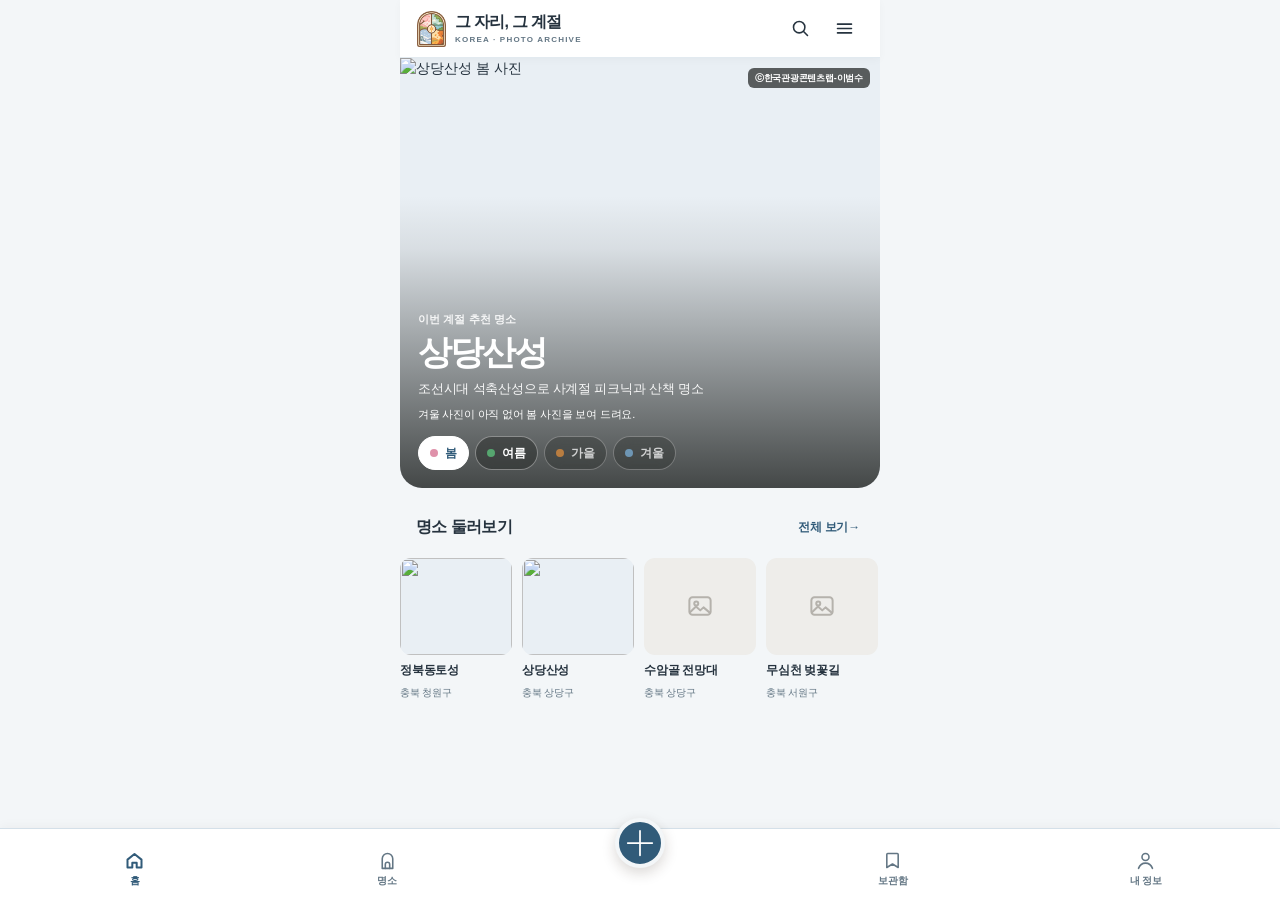
==== commit 03a6bb48: "화면 정리: 첫 화면 카드 정리, 명소 필터를 한 버튼으로, 앱 로고 이미지 사용, 사진 없음 표시 통일 - 우리 동네 기록·내 주변 카드는 메뉴/자동 정렬로 이동 - 지역·정렬은" ====
--- a/index.html
+++ b/index.html
@@ -32,36 +32,29 @@
   <link rel="stylesheet" href="point-sheet.css">
   <link rel="stylesheet" href="ui-fixes.css">
   <link rel="stylesheet" href="shell.css">
-  <link rel="stylesheet" href="season-theme.css">
   <link rel="stylesheet" href="design.css">
+  <link rel="stylesheet" href="empty-state.css">
 </head>
 <body>
   <div id="app" class="app-container">
     <!-- 첫 화면: 위 막대 + 이번 계절 추천 명소 + 명소 둘러보기 -->
     <section id="home-screen" class="screen home-v2" aria-label="첫 화면">
       <header class="app-topbar">
-        <a class="app-brand" href="#/" aria-label="그 자리, 그 계절 첫 화면"><svg class="brand-logo" viewBox="0 0 30 36" aria-hidden="true"><path class="brand-logo-frame" d="M2 35V15A13 13 0 0 1 28 15V35Z"></path><path class="brand-logo-sky" d="M5 33V15.5A10 10 0 0 1 25 15.5V33Z"></path><circle class="brand-logo-sun" cx="15" cy="21" r="3.6"></circle><path class="brand-logo-hill" d="M5 26Q11 22.5 16 25T25 24.5V33H5Z"></path></svg><span class="app-brand-text"><span class="app-brand-name">그 자리, 그 계절</span><span class="app-brand-sub">KOREA · PHOTO ARCHIVE</span></span></a>
+        <a class="app-brand" href="#/" aria-label="그 자리, 그 계절 첫 화면"><img class="brand-logo" src="logo-mark.png" alt="" aria-hidden="true"><span class="app-brand-text"><span class="app-brand-name">그 자리, 그 계절</span><span class="app-brand-sub">KOREA · PHOTO ARCHIVE</span></span></a>
         <div class="app-topbar-actions"><button id="btn-open-spots" class="topbar-icon-button" type="button" aria-label="명소 검색"><svg viewBox="0 0 24 24" aria-hidden="true"><circle cx="10.5" cy="10.5" r="6.5"></circle><path d="M15.5 15.5L20 20"></path></svg></button><button class="topbar-icon-button" type="button" data-open-drawer aria-label="메뉴 열기" aria-controls="app-drawer" aria-expanded="false"><svg viewBox="0 0 24 24" aria-hidden="true"><path d="M4 7h16M4 12h16M4 17h16"></path></svg></button></div>
       </header>
       <section id="home-hero" class="home-hero" aria-label="이번 계절 추천 명소"></section>
-      <section id="home-nearby" class="home-nearby" aria-label="내 주변 명소" hidden>
-        <button id="btn-home-nearby" class="home-nearby-button" type="button"><img src="icon-pin.png" alt="" aria-hidden="true" class="ui-icon ui-icon-28"><span class="home-nearby-text"><span class="home-nearby-title">내 주변 명소 보기</span><span id="home-nearby-sub" class="home-nearby-sub">위치를 한 번 허용하면 다음부터 가까운 순으로 보여 드려요</span></span><span aria-hidden="true" class="home-local-v2-arrow">›</span></button>
-      </section>
       <section class="home-browse" aria-labelledby="home-browse-title">
         <div class="home-section-head"><h2 id="home-browse-title" class="home-section-title">명소 둘러보기</h2><a class="home-section-more" href="#/spots" aria-label="명소 전체 보기">전체 보기 <span aria-hidden="true">→</span></a></div>
         <div id="home-browse-strip" class="home-browse-strip"></div>
-      </section>
-      <section class="home-local-card" aria-label="우리 동네 기록">
-        <button id="btn-open-local-records" class="home-local-v2" type="button"><span class="home-local-v2-icon"><img src="my-photos-icon.png" alt="" aria-hidden="true" class="ui-icon ui-icon-28"></span><span class="home-local-v2-text"><span class="home-local-v2-title">우리 동네 기록</span><span class="home-local-v2-sub">전국 어디서나 내 동네 사진을 남겨요</span></span><span aria-hidden="true" class="home-local-v2-arrow">›</span></button>
       </section>
     </section>
 
     <!-- 명소 목록 화면 -->
     <section id="spots-screen" class="screen spots-screen" aria-label="명소 목록" hidden>
-      <header class="app-topbar"><a class="app-brand" href="#/" aria-label="그 자리, 그 계절 첫 화면"><svg class="brand-logo" viewBox="0 0 30 36" aria-hidden="true"><path class="brand-logo-frame" d="M2 35V15A13 13 0 0 1 28 15V35Z"></path><path class="brand-logo-sky" d="M5 33V15.5A10 10 0 0 1 25 15.5V33Z"></path><circle class="brand-logo-sun" cx="15" cy="21" r="3.6"></circle><path class="brand-logo-hill" d="M5 26Q11 22.5 16 25T25 24.5V33H5Z"></path></svg><span class="app-brand-text"><span class="app-brand-name">명소</span><span id="spots-count-line" class="app-brand-sub">KOREA · SPOTS</span></span></a><div class="app-topbar-actions"><button class="topbar-icon-button" type="button" data-open-drawer aria-label="메뉴 열기" aria-controls="app-drawer" aria-expanded="false"><svg viewBox="0 0 24 24" aria-hidden="true"><path d="M4 7h16M4 12h16M4 17h16"></path></svg></button></div></header><div class="screen-topbar spots-search-row"><button id="btn-list-back" class="back-button" type="button" aria-label="첫 화면으로 돌아가기" hidden>‹</button><label class="screen-search-box" for="spot-search-input"><span class="search-icon" aria-hidden="true"></span><input id="spot-search-input" type="search" placeholder="명소·동 이름 검색" autocomplete="off" aria-label="명소·동 이름 검색"><span class="search-shortcut">검색</span></label></div>
-      <div id="spot-region-row" class="spot-region-row" role="group" aria-label="지역 고르기"></div>
+      <header class="app-topbar"><a class="app-brand" href="#/" aria-label="그 자리, 그 계절 첫 화면"><img class="brand-logo" src="logo-mark.png" alt="" aria-hidden="true"><span class="app-brand-text"><span class="app-brand-name">명소</span><span id="spots-count-line" class="app-brand-sub">KOREA · SPOTS</span></span></a><div class="app-topbar-actions"><button class="topbar-icon-button" type="button" data-open-drawer aria-label="메뉴 열기" aria-controls="app-drawer" aria-expanded="false"><svg viewBox="0 0 24 24" aria-hidden="true"><path d="M4 7h16M4 12h16M4 17h16"></path></svg></button></div></header><div class="screen-topbar spots-search-row"><button id="btn-list-back" class="back-button" type="button" aria-label="첫 화면으로 돌아가기" hidden>‹</button><label class="screen-search-box" for="spot-search-input"><span class="search-icon" aria-hidden="true"></span><input id="spot-search-input" type="search" placeholder="명소·동 이름 검색" autocomplete="off" aria-label="명소·동 이름 검색"><span class="search-shortcut">검색</span></label><button id="btn-open-filter" class="spot-filter-button" type="button" aria-haspopup="dialog" aria-controls="filter-sheet"><span class="ui-icon-slot" data-icon="filter" aria-hidden="true"></span><span id="spot-filter-label">필터</span></button></div>
       <div class="spot-season-row" role="group" aria-label="계절 사진으로 보기"><button class="spot-season-chip" type="button" data-list-season="all" aria-pressed="true">전체</button><button class="spot-season-chip season-chip-spring" type="button" data-list-season="spring" aria-pressed="false"><span class="season-chip-dot" aria-hidden="true"></span>봄</button><button class="spot-season-chip season-chip-summer" type="button" data-list-season="summer" aria-pressed="false"><span class="season-chip-dot" aria-hidden="true"></span>여름</button><button class="spot-season-chip season-chip-autumn" type="button" data-list-season="autumn" aria-pressed="false"><span class="season-chip-dot" aria-hidden="true"></span>가을</button><button class="spot-season-chip season-chip-winter" type="button" data-list-season="winter" aria-pressed="false"><span class="season-chip-dot" aria-hidden="true"></span>겨울</button></div>
-      <div class="spot-sort-row" role="group" aria-label="명소 정렬"><button class="spot-sort-button" data-spot-sort="nearest" type="button" aria-pressed="false">내 주변 가까운 순</button><button class="spot-sort-button" data-spot-sort="name" type="button" aria-pressed="true">이름 순</button></div><div id="spot-list" class="spot-list" aria-live="polite"></div>
+      <div id="spot-list" class="spot-list" aria-live="polite"></div>
     </section>
 
     <!-- 명소 상세 화면: 기존 정보, 지도, 지점, 계절별 사진, 현장 등록 유지 -->
@@ -81,12 +74,12 @@
     <section id="me-screen" class="screen me-screen" aria-label="내 정보" hidden>
       <header class="app-topbar app-topbar-plain"><h1 class="app-topbar-title">내 정보</h1><div class="app-topbar-actions"><button class="topbar-icon-button" type="button" data-open-drawer aria-label="메뉴 열기" aria-controls="app-drawer" aria-expanded="false"><svg viewBox="0 0 24 24" aria-hidden="true"><path d="M4 7h16M4 12h16M4 17h16"></path></svg></button></div></header>
       <div class="me-body">
-        <div class="me-card"><svg class="brand-logo brand-logo-lg" viewBox="0 0 30 36" aria-hidden="true"><path class="brand-logo-frame" d="M2 35V15A13 13 0 0 1 28 15V35Z"></path><path class="brand-logo-sky" d="M5 33V15.5A10 10 0 0 1 25 15.5V33Z"></path><circle class="brand-logo-sun" cx="15" cy="21" r="3.6"></circle><path class="brand-logo-hill" d="M5 26Q11 22.5 16 25T25 24.5V33H5Z"></path></svg><div id="home-auth-status" class="me-auth"><p class="me-auth-hello"><span id="home-auth-name" hidden></span><span class="home-auth-login-hint">사진을 올리려면 로그인해 주세요</span></p><button id="home-auth-login" type="button" class="me-primary-button">로그인</button><span id="home-auth-separator" aria-hidden="true" hidden></span><button type="button" class="me-text-button" data-auth-sign-out hidden>로그아웃</button></div></div>
+        <div class="me-card"><img class="brand-logo brand-logo-lg" src="logo-mark.png" alt="" aria-hidden="true"><div id="home-auth-status" class="me-auth"><p class="me-auth-hello"><span id="home-auth-name" hidden></span><span class="home-auth-login-hint">사진을 올리려면 로그인해 주세요</span></p><button id="home-auth-login" type="button" class="me-primary-button">로그인</button><span id="home-auth-separator" aria-hidden="true" hidden></span><button type="button" class="me-text-button" data-auth-sign-out hidden>로그아웃</button></div></div>
         <nav class="me-menu" aria-label="내 기록">
-          <button id="btn-open-my-photos" class="me-menu-item" type="button" hidden><img src="my-photos-icon.png" alt="" aria-hidden="true" class="ui-icon ui-icon-22"><span>내가 올린 사진</span><span class="me-menu-hint">확인하고 지울 수 있어요</span></button>
-          <a class="me-menu-item" href="#/local"><img src="icon-pin.png" alt="" aria-hidden="true" class="ui-icon ui-icon-22"><span>우리 동네 기록</span><span class="me-menu-hint">전국 동네 사진</span></a>
-          <button class="me-menu-item" type="button" data-info="guide"><img src="icon-memo.png" alt="" aria-hidden="true" class="ui-icon ui-icon-22"><span>사용법</span></button>
-          <button class="me-menu-item" type="button" data-info="about"><img src="icon-compass.png" alt="" aria-hidden="true" class="ui-icon ui-icon-22"><span>앱 정보</span></button>
+          <button id="btn-open-my-photos" class="me-menu-item" type="button" hidden><span class="ui-icon-slot" data-icon="my-photos" aria-hidden="true"></span><span>내가 올린 사진</span><span class="me-menu-hint">확인하고 지울 수 있어요</span></button>
+          <a class="me-menu-item" href="#/local"><span class="ui-icon-slot" data-icon="local" aria-hidden="true"></span><span>우리 동네 기록</span><span class="me-menu-hint">전국 동네 사진</span></a>
+          <button class="me-menu-item" type="button" data-info="guide"><span class="ui-icon-slot" data-icon="guide" aria-hidden="true"></span><span>사용법</span></button>
+          <button class="me-menu-item" type="button" data-info="about"><span class="ui-icon-slot" data-icon="about" aria-hidden="true"></span><span>앱 정보</span></button>
         </nav>
       </div>
     </section>
@@ -101,13 +94,13 @@
     <div id="app-drawer" class="modal-overlay app-drawer">
       <aside class="app-drawer-panel" role="dialog" aria-modal="true" aria-labelledby="app-drawer-title" tabindex="-1">
         <button class="btn-close-modal app-drawer-close" type="button" data-close-drawer aria-label="메뉴 닫기">×</button>
-        <div class="app-drawer-brand"><svg class="brand-logo brand-logo-lg" viewBox="0 0 30 36" aria-hidden="true"><path class="brand-logo-frame" d="M2 35V15A13 13 0 0 1 28 15V35Z"></path><path class="brand-logo-sky" d="M5 33V15.5A10 10 0 0 1 25 15.5V33Z"></path><circle class="brand-logo-sun" cx="15" cy="21" r="3.6"></circle><path class="brand-logo-hill" d="M5 26Q11 22.5 16 25T25 24.5V33H5Z"></path></svg><p id="app-drawer-title" class="app-drawer-name">그 자리, 그 계절</p></div>
+        <div class="app-drawer-brand"><img class="brand-logo brand-logo-lg" src="logo-mark.png" alt="" aria-hidden="true"><p id="app-drawer-title" class="app-drawer-name">그 자리, 그 계절</p></div>
         <nav class="app-drawer-menu" aria-label="메뉴">
-          <a class="drawer-item" href="#/local"><img src="icon-pin.png" alt="" aria-hidden="true" class="ui-icon ui-icon-22">우리 동네 기록</a>
-          <a class="drawer-item" href="#/my-photos" data-needs-login><img src="my-photos-icon.png" alt="" aria-hidden="true" class="ui-icon ui-icon-22">내가 올린 사진</a>
-          <button class="drawer-item" type="button" data-info="guide"><img src="icon-memo.png" alt="" aria-hidden="true" class="ui-icon ui-icon-22">사용법</button>
-          <button class="drawer-item" type="button" data-info="notice"><img src="icon-sunrise.png" alt="" aria-hidden="true" class="ui-icon ui-icon-22">공지사항</button>
-          <button class="drawer-item" type="button" data-info="about"><img src="icon-compass.png" alt="" aria-hidden="true" class="ui-icon ui-icon-22">앱 정보</button>
+          <a class="drawer-item" href="#/local"><span class="ui-icon-slot" data-icon="local" aria-hidden="true"></span>우리 동네 기록</a>
+          <a class="drawer-item" href="#/my-photos" data-needs-login><span class="ui-icon-slot" data-icon="my-photos" aria-hidden="true"></span>내가 올린 사진</a>
+          <button class="drawer-item" type="button" data-info="guide"><span class="ui-icon-slot" data-icon="guide" aria-hidden="true"></span>사용법</button>
+          <button class="drawer-item" type="button" data-info="notice"><span class="ui-icon-slot" data-icon="notice" aria-hidden="true"></span>공지사항</button>
+          <button class="drawer-item" type="button" data-info="about"><span class="ui-icon-slot" data-icon="about" aria-hidden="true"></span>앱 정보</button>
         </nav>
         <div class="app-drawer-account"><button class="drawer-item" type="button" data-drawer-login><svg viewBox="0 0 24 24" aria-hidden="true" class="drawer-svg"><circle cx="12" cy="8" r="4"></circle><path d="M4 21c1.5-4 4.5-6 8-6s6.5 2 8 6"></path></svg><span data-drawer-login-label>로그인</span></button></div>
         <p class="app-drawer-foot">같은 자리,<br>다른 계절</p>
@@ -119,6 +112,9 @@
 
     <!-- + 사진 올리기: 명소 고르기 -->
     <div id="add-sheet" class="modal-overlay add-sheet" role="dialog" aria-modal="true" aria-labelledby="add-sheet-title"><div class="modal-sheet"><div class="sheet-header"><div><h3 id="add-sheet-title" class="sheet-title">어디서 찍은 사진인가요?</h3><p class="add-sheet-sub">명소를 고르면 위치 확인 후 올릴 수 있어요</p></div><button class="btn-close-modal" type="button" data-close-add aria-label="닫기">×</button></div><button id="add-sheet-locate" class="add-sheet-locate" type="button">내 위치로 가까운 명소 찾기</button><div id="add-sheet-list" class="add-sheet-list"></div><button id="add-sheet-local" class="add-sheet-local" type="button"><span>명소가 아닌 곳이에요</span><span class="add-sheet-local-sub">우리 동네 기록에 올리기</span></button></div></div>
+
+    <!-- 명소 필터: 지역·정렬 -->
+    <div id="filter-sheet" class="modal-overlay filter-sheet" role="dialog" aria-modal="true" aria-labelledby="filter-sheet-title"><div class="modal-sheet"><div class="sheet-header"><h3 id="filter-sheet-title" class="sheet-title">필터</h3><button class="btn-close-modal" type="button" data-close-filter aria-label="닫기">×</button></div><p class="filter-sheet-label">정렬</p><div class="spot-sort-row" role="group" aria-label="명소 정렬"><button class="spot-sort-button" data-spot-sort="nearest" type="button" aria-pressed="false">내 주변 가까운 순</button><button class="spot-sort-button" data-spot-sort="name" type="button" aria-pressed="true">이름 순</button></div><p class="filter-sheet-label">지역</p><div id="spot-region-row" class="spot-region-row" role="group" aria-label="지역 고르기"></div><button class="me-primary-button filter-sheet-done" type="button" data-close-filter>결과 보기</button></div></div>
 
     <!-- 아래 탭 막대 -->
     <nav id="app-tabbar" class="app-tabbar" aria-label="주요 메뉴">
--- a/shell.css
+++ b/shell.css
@@ -5,3 +5,4 @@
 .home-browse-strip, .spot-region-row, .spot-season-row { -webkit-overflow-scrolling: touch; }
 /* 숨김 처리는 디자인보다 항상 우선 */
 [hidden] { display: none !important; }
+img.brand-logo { object-fit: contain; }
--- a/empty-state.css
+++ b/empty-state.css
@@ -0,0 +1,13 @@
+/* 사진 없는 칸: 일반 앱처럼 옅은 회색 바탕 + 가운데 사진 아이콘 (design.css 다음에 불러옴) */
+.photo-placeholder,
+.spots-screen .spot-list-card .spot-list-thumbnail.photo-placeholder,
+.browse-card-thumb.is-empty.photo-placeholder,
+.home-hero-media.is-empty.photo-placeholder {
+  display: grid; place-items: center;
+  background: #EEEDEA !important;
+  border: 0 !important;
+}
+.photo-placeholder::before, .photo-placeholder::after { display: none !important; content: none !important; }
+.photo-placeholder-icon { width: 30px; height: 30px; fill: none; stroke: #B5B2AC; stroke-width: 1.6; stroke-linecap: round; stroke-linejoin: round; }
+.home-hero-media.photo-placeholder .photo-placeholder-icon { width: 48px; height: 48px; }
+.home-hero:has(.home-hero-media.photo-placeholder) .home-hero-shade { background: linear-gradient(180deg, transparent 40%, rgb(20 20 20 / 55%) 100%) !important; }
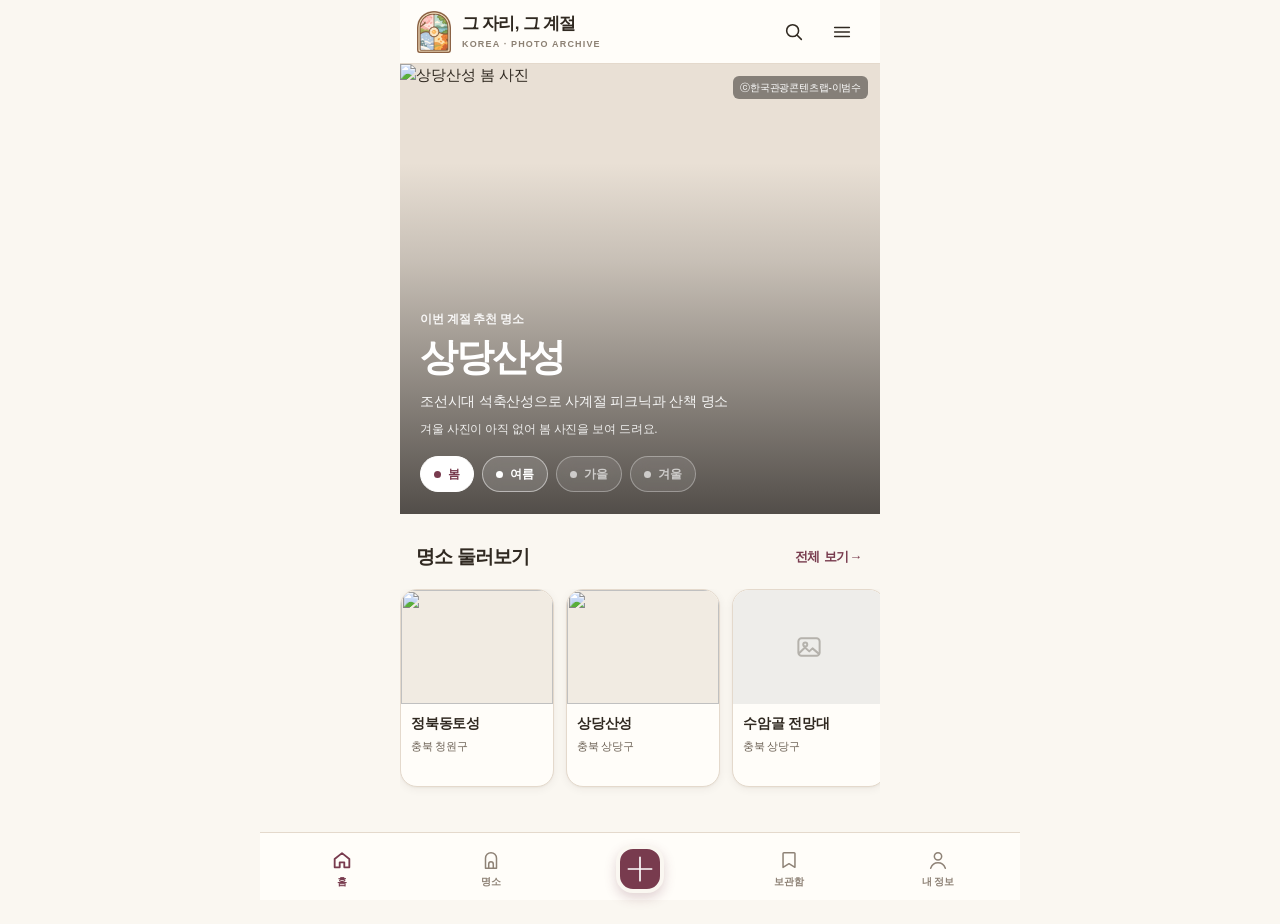
==== commit 281e7ba1: "명소 상세를 시안 2번처럼 정리, 그림 아이콘을 선 아이콘으로 교체, 사용법 줄 나눔 - 사진을 맨 위 화면 폭 가득, 이름·주소·설명은 상자 없이 - 계절 사진은 4칸 썸네일, " ====
--- a/index.html
+++ b/index.html
@@ -34,6 +34,7 @@
   <link rel="stylesheet" href="shell.css">
   <link rel="stylesheet" href="design.css">
   <link rel="stylesheet" href="empty-state.css">
+  <link rel="stylesheet" href="detail-v2.css">
 </head>
 <body>
   <div id="app" class="app-container">
@@ -60,14 +61,15 @@
     <!-- 명소 상세 화면: 기존 정보, 지도, 지점, 계절별 사진, 현장 등록 유지 -->
     <section id="detail-screen" class="screen detail-screen" aria-label="명소 상세" hidden>
       <header class="detail-topbar"><button id="btn-detail-back" class="back-button" type="button" aria-label="명소 목록으로 돌아가기">‹</button><h1 id="detail-page-title" class="detail-page-title"></h1><span class="detail-topbar-spacer" aria-hidden="true"></span></header>
-      <div id="app-status-notice" class="app-status-notice" role="status" aria-live="polite" hidden></div><section id="spot-summary-card" class="spot-summary-card" aria-live="polite"></section><section id="season-slideshow" class="season-slideshow" aria-label="계절별 대표 사진" hidden></section>
+      <div id="app-status-notice" class="app-status-notice" role="status" aria-live="polite" hidden></div><section id="season-slideshow" class="season-slideshow" aria-label="계절별 대표 사진" hidden></section><section id="spot-summary-card" class="spot-summary-card" aria-live="polite"></section>
       <nav id="point-tabs-section" class="point-tabs-section" aria-label="촬영 지점 선택" hidden><div id="point-tabs" class="spots-tab-scroll point-tab-scroll"></div></nav>
       <main class="matrix-section"><div class="matrix-header"><h2 class="section-title">계절별 사진</h2><span class="matrix-hint">계절 더미를 눌러 사진을 넘겨 보세요</span></div>
         <div class="season-gallery-filters"><div class="season-filter-group" role="group" aria-label="시간대 필터"><button class="season-filter-button is-active" type="button" data-gallery-time="all" aria-pressed="true">전체</button><button class="season-filter-button" type="button" data-gallery-time="sunrise" aria-pressed="false">일출</button><button class="season-filter-button" type="button" data-gallery-time="day" aria-pressed="false">낮</button><button class="season-filter-button" type="button" data-gallery-time="sunset" aria-pressed="false">일몰</button><button class="season-filter-button" type="button" data-gallery-time="night" aria-pressed="false">밤</button></div><label class="season-weather-control" for="gallery-weather-filter"><span>날씨</span><select id="gallery-weather-filter" aria-label="날씨 필터"><option value="all">전체</option><option value="clear">맑음</option><option value="cloudy">흐림</option><option value="rain">비</option><option value="snow">눈</option><option value="fog">안개</option><option value="other">기타</option></select></label></div>
         <div class="matrix-table-wrap"><div id="photo-matrix" class="matrix-grid" aria-live="polite"></div></div>
       </main>
+      <section id="spot-info" class="spot-info" aria-labelledby="spot-info-title"></section>
       <section class="spot-map-section" aria-label="촬영 지점 지도"><div id="spot-map" role="application" aria-label="촬영 지점 및 반경 지도"></div></section>
-      <footer class="floating-bottom-bar"><div class="action-btn-wrap"><button id="btn-open-upload" class="btn-upload-action state-unknown" type="button"><span class="btn-icon"><img src="my-photos-icon.png" alt="" aria-hidden="true" class="ui-icon ui-icon-22"></span><span id="btn-upload-label" class="btn-text">내 위치 확인 후 현장 등록하기</span></button><p id="upload-distance-notice" class="upload-distance-notice" role="status" aria-live="polite" hidden></p></div></footer>
+      <footer class="floating-bottom-bar"><div class="action-btn-wrap"><button id="btn-open-upload" class="btn-upload-action state-unknown" type="button"><span class="btn-icon"><svg class="line-icon" viewBox="0 0 24 24" aria-hidden="true"><path d="M4 8.5h3l1.6-2.5h6.8L17 8.5h3v10H4z"/><circle cx="12" cy="13.2" r="3.2"/></svg></span><span id="btn-upload-label" class="btn-text">내 위치 확인 후 현장 등록하기</span></button><p id="upload-distance-notice" class="upload-distance-notice" role="status" aria-live="polite" hidden></p></div></footer>
     </section>
 
     <!-- 내 정보 화면 -->
@@ -135,7 +137,7 @@
       <div class="form-group"><label class="form-label">날씨</label><div class="chips-selector" id="weather-chips"><label class="chip-option selected"><input type="radio" name="weather" value="clear" checked hidden>맑음</label><label class="chip-option"><input type="radio" name="weather" value="cloudy" hidden>흐림</label><label class="chip-option"><input type="radio" name="weather" value="rain" hidden>비</label><label class="chip-option"><input type="radio" name="weather" value="snow" hidden>눈</label><label class="chip-option"><input type="radio" name="weather" value="fog" hidden>안개</label><label class="chip-option"><input type="radio" name="weather" value="other" hidden>기타</label></div></div>
       <div class="form-group" id="weather-note-group" hidden><label class="form-label" for="weather-note-input">날씨 메모 (10자 이하)</label><input type="text" id="weather-note-input" name="weather_note" maxlength="10" placeholder="날씨를 적어 주세요" style="width: 100%; padding: 10px 12px; border: 1px solid var(--bg-border); border-radius: var(--radius-sm); font-size: 13px; font-family: var(--font-sans);"></div>
       <div class="form-group"><label class="form-label" for="nickname-input">닉네임 (1~20자)</label><input type="text" id="nickname-input" name="nickname" minlength="1" maxlength="20" required autocomplete="nickname" placeholder="닉네임을 입력해 주세요" style="width: 100%; padding: 10px 12px; border: 1px solid var(--bg-border); border-radius: var(--radius-sm); background: var(--bg-primary); color: var(--text-primary); font-size: 13px; font-family: var(--font-sans);"></div>
-      <div class="form-group"><label class="form-label">사진 파일 (JPEG/PNG)</label><label for="photo-file-input" class="file-upload-box"><span class="upload-icon"><img src="my-photos-icon.png" alt="" aria-hidden="true" class="ui-icon ui-icon-28"></span><span class="upload-main-text" id="file-name-preview">사진 선택하기</span><span class="upload-sub-text">현장 반경 500m 이내 촬영 원본 (위치 정보 필수)</span></label><input type="file" id="photo-file-input" accept="image/jpeg,image/png,image/jpg" style="display: none;" required></div>
+      <div class="form-group"><label class="form-label">사진 파일 (JPEG/PNG)</label><label for="photo-file-input" class="file-upload-box"><span class="upload-icon"><svg class="line-icon" viewBox="0 0 24 24" aria-hidden="true"><path d="M4 8.5h3l1.6-2.5h6.8L17 8.5h3v10H4z"/><circle cx="12" cy="13.2" r="3.2"/></svg></span><span class="upload-main-text" id="file-name-preview">사진 선택하기</span><span class="upload-sub-text">현장 반경 500m 이내 촬영 원본 (위치 정보 필수)</span></label><input type="file" id="photo-file-input" accept="image/jpeg,image/png,image/jpg" style="display: none;" required></div>
       <div class="form-group"><label class="form-label" for="photo-memo-input">사진 메모 (선택)</label><input type="text" id="photo-memo-input" name="memo" maxlength="30" placeholder="예: 해질녘 토성 앞 노을빛" style="width: 100%; padding: 10px 12px; border: 1px solid var(--bg-border); border-radius: var(--radius-sm); background: var(--bg-primary); color: var(--text-primary); font-size: 13px; font-family: var(--font-sans);"></div>
       <div id="validation-feedback-card" class="validation-feedback-box"><div id="feedback-title" class="feedback-title"></div><div id="feedback-message" class="feedback-message"></div><div id="feedback-hint" class="feedback-hint"></div></div><button type="submit" id="btn-submit-photo" class="btn-submit-upload" disabled>위치 검증 후 등록하기</button>
     </form></div></div>
--- a/shell.css
+++ b/shell.css
@@ -6,3 +6,6 @@
 /* 숨김 처리는 디자인보다 항상 우선 */
 [hidden] { display: none !important; }
 img.brand-logo { object-fit: contain; }
+/* 예전 목록 카드 규칙(가로형 썸네일·화살표)이 새 카드에 섞이지 않게 */
+.spots-screen .spot-list-thumbnail { width: 100%; height: auto; flex: none; }
+.spots-screen .spot-list-card-arrow { display: none; }
--- a/design.css
+++ b/design.css
@@ -1,753 +1,1639 @@
-/* 그 자리, 그 계절 — visual design layer
-   Load this file AFTER the existing application styles.
-   HTML structure and existing class names are intentionally preserved.
-*/
-
-:root {
-  color-scheme: light;
-  --font-ui: "SUIT", sans-serif;
-  --font-size-xs: 11px;
-  --font-size-sm: 13px;
-  --font-size-md: 15px;
-  --font-size-lg: 18px;
-  --font-size-xl: 24px;
-  --space-1: 4px;
-  --space-2: 8px;
-  --space-3: 12px;
-  --space-4: 16px;
-  --space-5: 20px;
-  --space-6: 24px;
-  --radius-sm: 10px;
-  --radius-md: 16px;
-  --radius-lg: 22px;
-  --radius-xl: 28px;
-  --radius-pill: 999px;
-  --shadow-card: 0 2px 10px rgb(48 36 23 / 6%), 0 1px 2px rgb(48 36 23 / 5%);
-  --shadow-float: 0 8px 24px rgb(48 36 23 / 16%);
-  --shadow-modal: 0 20px 60px rgb(24 20 15 / 24%);
-  --focus-ring: 0 0 0 3px color-mix(in srgb, var(--color-primary) 28%, transparent);
-  --control-height: 44px;
-  --tap-size: 44px;
-}
-
-html[data-theme="spring"] {
-  --bg-primary: #fbf7f1;
-  --bg-surface: #fffdfa;
-  --bg-subtle: #f4eae3;
-  --bg-border: #e8d9cb;
-  --text-primary: #302921;
-  --text-secondary: #65584c;
-  --text-muted: #786b5e;
-  --color-primary: #b85d78;
-  --color-primary-dark: #884158;
-  --color-primary-soft: #f8e6ec;
-  --deco-color: #e8a2b5;
-  --arch-top: #f9e5ed;
-  --arch-mid: #f2c8d5;
-  --hill-back: #c4d2b4;
-  --hill-front: #809b7a;
-  --season-chip-ink: #73374b;
-}
-html[data-theme="summer"] {
-  --bg-primary: #f5f8f3;
-  --bg-surface: #fffefa;
-  --bg-subtle: #eaf1e7;
-  --bg-border: #d5e1d0;
-  --text-primary: #24352b;
-  --text-secondary: #4c6252;
-  --text-muted: #637568;
-  --color-primary: #387c59;
-  --color-primary-dark: #24583e;
-  --color-primary-soft: #e1f0e5;
-  --deco-color: #80b58c;
-  --arch-top: #e4f1e8;
-  --arch-mid: #bfdcc9;
-  --hill-back: #9fc5a1;
-  --hill-front: #4f8967;
-  --season-chip-ink: #214f36;
-}
-html[data-theme="autumn"] {
-  --bg-primary: #faf5ed;
-  --bg-surface: #fffdf9;
-  --bg-subtle: #f2e7d8;
-  --bg-border: #e6d4bd;
-  --text-primary: #382b20;
-  --text-secondary: #69513b;
-  --text-muted: #7b6652;
-  --color-primary: #a66a2e;
-  --color-primary-dark: #805022;
-  --color-primary-soft: #f5e6d3;
-  --deco-color: #d99043;
-  --arch-top: #f8e6cf;
-  --arch-mid: #e9c69b;
-  --hill-back: #d4b28a;
-  --hill-front: #a8784b;
-  --season-chip-ink: #653d19;
-}
-html[data-theme="winter"] {
-  --bg-primary: #f3f6f8;
-  --bg-surface: #ffffff;
-  --bg-subtle: #e9eff4;
-  --bg-border: #d4e0e9;
-  --text-primary: #26333f;
-  --text-secondary: #4f6271;
-  --text-muted: #637684;
-  --color-primary: #477b9f;
-  --color-primary-dark: #315b79;
-  --color-primary-soft: #e2edf5;
-  --deco-color: #8fb7d5;
-  --arch-top: #e5f0f8;
-  --arch-mid: #c6deee;
-  --hill-back: #a9c5d8;
-  --hill-front: #6e98b6;
-  --season-chip-ink: #294d68;
-}
-
-* { box-sizing: border-box; }
-html { background: var(--bg-primary); }
-body {
-  margin: 0;
-  background: var(--bg-primary);
-  color: var(--text-primary);
-  font-family: var(--font-ui);
-  font-size: var(--font-size-md);
-  line-height: 1.5;
-  -webkit-font-smoothing: antialiased;
-  text-rendering: optimizeLegibility;
-}
-button, input, select, textarea { font: inherit; }
-button, a { -webkit-tap-highlight-color: transparent; }
-button { color: inherit; }
-button:focus-visible, a:focus-visible, input:focus-visible, select:focus-visible {
-  outline: none;
-  box-shadow: var(--focus-ring);
-}
-img { max-width: 100%; }
-a { color: inherit; text-decoration: none; }
-button { cursor: pointer; }
-button:disabled { cursor: not-allowed; opacity: .55; }
-
-/* Shared surfaces and headings */
-.app-topbar {
-  position: sticky;
-  top: 0;
-  z-index: 30;
-  display: flex;
-  align-items: center;
-  justify-content: space-between;
-  gap: 12px;
-  min-height: 62px;
-  padding: 10px 16px;
-  background: color-mix(in srgb, var(--bg-surface) 94%, transparent);
-  border-bottom: 1px solid var(--bg-border);
-  backdrop-filter: blur(16px);
-}
-.app-brand { display: flex; align-items: center; gap: 10px; min-width: 0; }
-.brand-logo { width: 34px; height: 40px; flex: 0 0 auto; }
-.brand-logo-lg { width: 52px; height: 60px; }
-.app-brand-text { display: flex; flex-direction: column; min-width: 0; line-height: 1.15; }
-.app-brand-name { font-size: 17px; font-weight: 800; letter-spacing: -.045em; white-space: nowrap; }
-.app-brand-sub { margin-top: 4px; color: var(--text-muted); font-size: 9px; font-weight: 750; letter-spacing: .16em; }
-.app-topbar-actions { display: flex; align-items: center; gap: 4px; }
-.topbar-icon-button {
-  display: grid; place-items: center; width: var(--tap-size); height: var(--tap-size);
-  padding: 0; border: 0; border-radius: 14px; background: transparent; color: var(--text-primary);
-}
-.topbar-icon-button:hover { background: var(--bg-subtle); }
-.topbar-icon-button svg { width: 22px; height: 22px; stroke-width: 1.8; }
-.app-topbar-plain { position: relative; justify-content: center; }
-.app-topbar-title { margin: 0; font-size: 18px; font-weight: 800; letter-spacing: -.035em; }
-
-.home-v2, .spots-screen, .me-screen { width: 100%; max-width: 760px; margin-inline: auto; padding-bottom: 96px; }
-.home-section-head { display: flex; align-items: center; justify-content: space-between; gap: 12px; padding: 22px 16px 12px; }
-.home-section-title { margin: 0; font-size: 18px; font-weight: 800; letter-spacing: -.04em; }
-.home-section-more { min-height: 40px; display: inline-flex; align-items: center; padding: 0 4px; color: var(--color-primary-dark); font-size: 13px; font-weight: 750; white-space: nowrap; }
-
-/* Home hero: real-photo state and polished no-photo fallback */
-.home-hero { position: relative; isolation: isolate; overflow: hidden; min-height: 440px; background: var(--bg-subtle); }
-.home-hero-media { position: absolute; inset: 0; display: block; width: 100%; height: 100%; padding: 0; overflow: hidden; border: 0; background: var(--bg-subtle); text-align: left; }
-.home-hero-media > img { display: block; width: 100%; height: 100%; min-height: 440px; object-fit: cover; object-position: center; }
-.home-hero-media.is-empty { background: linear-gradient(160deg, var(--arch-top), var(--bg-subtle) 55%, var(--arch-mid)); }
-.home-hero-empty-art { position: absolute; inset: 0; width: 100%; height: 100%; opacity: .95; }
-.home-hero-shade { position: absolute; z-index: 1; inset: 24% 0 0; pointer-events: none; background: linear-gradient(180deg, transparent 0%, rgb(20 22 20 / 16%) 25%, rgb(18 20 18 / 78%) 100%); }
-.home-hero:has(.home-hero-media.is-empty) .home-hero-shade { background: linear-gradient(180deg, transparent 0%, color-mix(in srgb, var(--color-primary-dark) 15%, transparent) 38%, color-mix(in srgb, var(--color-primary-dark) 82%, #24221f) 100%); }
-.home-hero-body { position: absolute; z-index: 2; left: 20px; right: 20px; bottom: 22px; color: #fff; pointer-events: none; }
-.home-hero-eyebrow { margin: 0 0 6px; font-size: 12px; font-weight: 750; letter-spacing: .01em; color: rgb(255 255 255 / 88%); }
-.home-hero-name { margin: 0; max-width: 100%; font-size: clamp(28px, 7vw, 38px); line-height: 1.12; letter-spacing: -.055em; font-weight: 850; text-wrap: balance; }
-.home-hero-desc { max-width: 32em; margin: 10px 0 0; font-size: 14px; line-height: 1.55; font-weight: 550; color: rgb(255 255 255 / 94%); }
-.home-hero-note { margin: 7px 0 0; color: #fff; font-size: 12px; }
-.home-hero-chips { display: flex; flex-wrap: wrap; gap: 7px; margin-top: 16px; pointer-events: auto; }
-.season-chip, .spot-season-chip {
-  display: inline-flex; align-items: center; justify-content: center; gap: 7px;
-  min-height: 38px; padding: 0 13px; border: 1px solid var(--bg-border);
-  border-radius: var(--radius-pill); background: var(--bg-surface);
-  color: var(--text-secondary); font-size: 13px; font-weight: 750; white-space: nowrap;
-}
-.season-chip-dot { width: 8px; height: 8px; display: inline-block; flex: 0 0 auto; border-radius: 50%; background: var(--deco-color); }
-.season-chip-spring .season-chip-dot { background: #df91aa; }
-.season-chip-summer .season-chip-dot { background: #56a66f; }
-.season-chip-autumn .season-chip-dot { background: #df8a36; }
-.season-chip-winter .season-chip-dot { background: #77add7; }
-.season-chip[aria-pressed="true"], .spot-season-chip[aria-pressed="true"] { background: var(--color-primary-dark); color: #fff; border-color: var(--color-primary-dark); }
-.season-chip[aria-pressed="true"] .season-chip-dot { box-shadow: 0 0 0 2px rgb(255 255 255 / 30%); }
-.season-chip.is-empty { opacity: .72; }
-.home-hero-credit {
-  position: absolute; z-index: 3; top: 12px; right: 12px; max-width: calc(100% - 24px);
-  margin: 0; padding: 5px 8px; border-radius: 7px;
-  background: rgb(20 23 22 / 68%); color: #fff; font-size: 10px; font-weight: 650;
-  line-height: 1.35; backdrop-filter: blur(8px);
-}
-.home-hero-credit:empty { display: none; }
-.home-nearby { padding: 12px 16px 0; }
-.home-nearby-button {
-  display: flex; align-items: center; gap: 13px; width: 100%; min-height: 76px;
-  padding: 14px; border: 1px solid var(--bg-border); border-radius: var(--radius-lg);
-  background: var(--bg-surface); box-shadow: var(--shadow-card); text-align: left;
-}
-.home-nearby-button .ui-icon { width: 28px; height: 28px; object-fit: contain; }
-.home-nearby-text { display: flex; flex: 1; flex-direction: column; gap: 2px; }
-.home-nearby-title { font-size: 15px; font-weight: 800; }
-.home-nearby-sub { color: var(--text-secondary); font-size: 12px; }
-.home-browse-strip { display: flex; gap: 12px; overflow-x: auto; padding: 0 16px 6px; scrollbar-width: none; scroll-snap-type: x mandatory; }
-.home-browse-strip::-webkit-scrollbar { display: none; }
-.browse-card { flex: 0 0 124px; min-width: 0; display: flex; flex-direction: column; gap: 7px; scroll-snap-align: start; }
-.browse-card-thumb { position: relative; display: block; aspect-ratio: 4 / 3; overflow: hidden; border-radius: 13px; background: var(--bg-subtle); }
-.browse-card-thumb img { width: 100%; height: 100%; display: block; object-fit: cover; }
-.browse-card-thumb.is-empty { display: grid; place-items: center; background: linear-gradient(150deg, var(--arch-top), var(--arch-mid)); border: 1px solid color-mix(in srgb, var(--color-primary) 10%, var(--bg-border)); }
-.browse-card-thumb.is-empty::before { content: ""; position: absolute; inset: auto 0 0; height: 42%; background: linear-gradient(165deg, transparent 20%, var(--hill-back) 21% 55%, var(--hill-front) 56%); opacity: .7; }
-.browse-card-thumb > span { position: absolute; z-index: 1; inset: 0; display: grid; place-items: center; padding: 8px; color: var(--text-secondary); font-size: 11px; font-weight: 700; text-align: center; }
-.browse-card-name { overflow: hidden; font-size: 13px; font-weight: 800; text-overflow: ellipsis; white-space: nowrap; }
-.browse-card-place { overflow: hidden; color: var(--text-muted); font-size: 11px; text-overflow: ellipsis; white-space: nowrap; }
-.home-local-card { padding: 18px 16px 0; }
-.home-local-v2 { display: flex; align-items: center; gap: 12px; width: 100%; min-height: 84px; padding: 15px; border: 1px solid var(--bg-border); border-radius: var(--radius-lg); background: var(--bg-surface); box-shadow: var(--shadow-card); text-align: left; }
-.home-local-v2-icon { display: grid; place-items: center; width: 44px; height: 44px; flex: 0 0 auto; border-radius: 14px; background: var(--color-primary-soft); }
-.home-local-v2-icon img { width: 24px; height: 24px; object-fit: contain; }
-.home-local-v2-text { display: flex; flex: 1; flex-direction: column; gap: 3px; }
-.home-local-v2-title { font-size: 15px; font-weight: 800; }
-.home-local-v2-sub { color: var(--text-secondary); font-size: 12px; line-height: 1.4; }
-.home-local-v2-arrow { color: var(--color-primary-dark); font-size: 20px; }
-
-/* Spot search, filters, and two-column cards */
-.spots-screen { padding-bottom: 100px; }
-.screen-topbar { padding: 12px 16px 8px; }
-.screen-search-box { display: flex; align-items: center; gap: 10px; min-height: 46px; padding: 0 13px; border: 1px solid var(--bg-border); border-radius: var(--radius-pill); background: var(--bg-surface); }
-.search-icon { display: grid; place-items: center; color: var(--text-muted); }
-.search-icon svg, .search-icon img { width: 20px; height: 20px; }
-.screen-search-box input { width: 100%; min-width: 0; border: 0; outline: 0; background: transparent; color: var(--text-primary); font-size: 14px; }
-.screen-search-box input::placeholder { color: var(--text-muted); opacity: 1; }
-.search-shortcut { color: var(--text-muted); font-size: 11px; white-space: nowrap; }
-.spot-region-row, .spot-season-row { display: flex; gap: 7px; overflow-x: auto; padding: 6px 16px 8px; scrollbar-width: none; }
-.spot-region-row::-webkit-scrollbar, .spot-season-row::-webkit-scrollbar { display: none; }
-.spot-region-chip { display: inline-flex; align-items: center; justify-content: center; gap: 5px; min-height: 38px; padding: 0 12px; border: 1px solid var(--bg-border); border-radius: 12px; background: var(--bg-surface); color: var(--text-secondary); font-size: 12px; font-weight: 750; white-space: nowrap; }
-.spot-region-chip[aria-pressed="true"] { background: var(--color-primary-dark); color: #fff; border-color: var(--color-primary-dark); }
-.spot-region-count { font-size: 10px; opacity: .82; }
-.spot-season-chip { min-height: 38px; padding-inline: 12px; }
-.spot-sort-row { display: flex; gap: 8px; padding: 4px 16px 14px; }
-.spot-sort-button { min-height: 38px; padding: 0 13px; border: 1px solid var(--bg-border); border-radius: var(--radius-pill); background: var(--bg-surface); color: var(--text-secondary); font-size: 12px; font-weight: 700; }
-.spot-sort-button.is-active { border-color: var(--color-primary); background: var(--color-primary-soft); color: var(--color-primary-dark); }
-.spot-list { display: grid; grid-template-columns: repeat(2, minmax(0, 1fr)); gap: 20px 12px; padding: 0 16px 20px; }
-.spot-list-card { display: flex; flex-direction: column; min-width: 0; padding: 0; overflow: hidden; border: 0; border-radius: 0; background: transparent; text-align: left; }
-.spot-list-thumbnail { position: relative; display: block; width: 100%; aspect-ratio: 1.12 / 1; overflow: hidden; border-radius: 16px; background: var(--bg-subtle); }
-.spot-list-thumbnail > img { display: block; width: 100%; height: 100%; object-fit: cover; }
-.spot-list-thumbnail.is-empty { display: grid; place-items: center; background: linear-gradient(155deg, var(--arch-top) 0%, var(--arch-mid) 100%); border: 1px solid color-mix(in srgb, var(--color-primary) 10%, var(--bg-border)); }
-.spot-list-thumbnail.is-empty::before { content: ""; position: absolute; inset: auto 0 0; height: 38%; background: linear-gradient(160deg, transparent 15%, var(--hill-back) 16% 53%, var(--hill-front) 54%); opacity: .72; }
-.spot-list-wait { position: relative; z-index: 1; display: flex; flex-direction: column; align-items: center; gap: 5px; padding: 10px; color: var(--text-secondary); font-size: 11px; font-weight: 700; text-align: center; }
-.spot-list-wait::before { content: ""; display: block; width: 24px; height: 24px; border: 1.5px solid currentColor; border-radius: 50% 50% 50% 8px; opacity: .45; transform: rotate(-45deg); }
-.spot-list-reference-badge { position: absolute; top: 7px; left: 7px; padding: 3px 7px; border-radius: 6px; background: rgb(24 28 26 / 72%); color: white; font-size: 10px; font-weight: 750; }
-.spot-list-card-body { display: flex; flex-direction: column; gap: 3px; padding: 8px 2px 0; }
-.spot-list-card-name { overflow: hidden; font-size: 14px; line-height: 1.35; font-weight: 800; letter-spacing: -.025em; text-overflow: ellipsis; white-space: nowrap; }
-.spot-list-card-body > span:not(.spot-list-card-name):not(.spot-list-card-meta) { display: -webkit-box; overflow: hidden; color: var(--text-secondary); font-size: 11px; line-height: 1.4; -webkit-line-clamp: 2; -webkit-box-orient: vertical; }
-.spot-list-card-meta { display: flex; justify-content: space-between; gap: 5px; margin-top: 2px; color: var(--text-muted); font-size: 11px; }
-.spot-list-empty { grid-column: 1 / -1; padding: 38px 20px; border: 1px dashed var(--bg-border); border-radius: var(--radius-lg); background: var(--bg-surface); color: var(--text-secondary); text-align: center; font-size: 14px; }
-
-/* Right-side drawer */
-.modal-overlay { position: fixed; z-index: 100; inset: 0; display: none; align-items: flex-end; justify-content: center; padding: 0; background: rgb(25 23 20 / 42%); backdrop-filter: blur(4px); }
-.modal-overlay.open { display: flex; }
-.app-drawer { justify-content: flex-end; align-items: stretch; }
-.app-drawer-panel { position: relative; display: flex; flex-direction: column; width: min(86vw, 360px); height: 100%; padding: 28px 22px 20px; background: var(--bg-surface); box-shadow: var(--shadow-modal); animation: drawer-in .22s ease-out; }
-@keyframes drawer-in { from { transform: translateX(18px); opacity: .75; } to { transform: translateX(0); opacity: 1; } }
-.btn-close-modal { display: grid; place-items: center; width: 44px; height: 44px; border: 0; border-radius: 50%; background: transparent; color: var(--text-primary); font-size: 24px; }
-.app-drawer-close { align-self: flex-end; margin: -14px -10px 4px 0; }
-.app-drawer-brand { display: flex; flex-direction: column; align-items: center; gap: 8px; padding: 10px 0 28px; }
-.app-drawer-name { margin: 0; font-size: 19px; font-weight: 850; letter-spacing: -.045em; }
-.app-drawer-menu { display: flex; flex-direction: column; gap: 3px; }
-.drawer-item { display: flex; align-items: center; gap: 14px; min-height: 48px; padding: 8px 10px; border: 0; border-radius: 12px; background: transparent; color: var(--text-primary); font-size: 14px; font-weight: 700; text-align: left; }
-.drawer-item:hover { background: var(--bg-subtle); }
-.drawer-item .ui-icon, .drawer-item svg { width: 21px; height: 21px; flex: 0 0 auto; object-fit: contain; color: var(--text-secondary); }
-.app-drawer-account { margin-top: 18px; padding-top: 12px; border-top: 1px solid var(--bg-border); }
-.app-drawer-foot { margin: auto 0 0; padding-top: 30px; color: var(--text-muted); font-size: 13px; line-height: 1.7; white-space: pre-line; }
-
-/* Bottom navigation: five equal targets, centered raised plus */
-.app-tabbar { position: fixed; z-index: 40; right: 0; bottom: 0; left: 0; display: grid; grid-template-columns: repeat(5, minmax(0, 1fr)); align-items: end; min-height: 76px; padding: 7px max(8px, env(safe-area-inset-left)) calc(7px + env(safe-area-inset-bottom)); border-top: 1px solid var(--bg-border); background: color-mix(in srgb, var(--bg-surface) 96%, transparent); box-shadow: 0 -4px 18px rgb(40 30 20 / 5%); backdrop-filter: blur(16px); }
-.tabbar-item { display: flex; flex-direction: column; align-items: center; justify-content: center; gap: 3px; min-width: 0; min-height: 48px; padding: 3px 1px; border-radius: 12px; color: var(--text-muted); font-size: 10px; font-weight: 700; }
-.tabbar-item svg, .tabbar-item img { width: 22px; height: 22px; object-fit: contain; stroke-width: 1.8; }
-.tabbar-item[aria-current="page"] { color: var(--color-primary-dark); }
-.tabbar-item[aria-current="page"] svg { stroke-width: 2.3; }
-.tabbar-add { justify-self: center; align-self: start; display: grid; place-items: center; width: 54px; height: 54px; margin-top: -20px; border: 4px solid var(--bg-primary); border-radius: 50%; background: var(--color-primary-dark); color: white; box-shadow: var(--shadow-float); font-size: 30px; line-height: 1; }
-.tabbar-add:hover { filter: brightness(1.06); transform: translateY(-1px); }
-
-/* My information */
-.me-body { padding: 20px 16px; }
-.me-card { display: flex; flex-direction: column; align-items: center; gap: 12px; padding: 28px 20px 22px; border: 1px solid var(--bg-border); border-radius: var(--radius-xl); background: var(--bg-surface); box-shadow: var(--shadow-card); text-align: center; }
-.me-auth { display: flex; flex-direction: column; align-items: center; gap: 8px; width: 100%; }
-.me-auth-hello { margin: 0; font-size: 17px; font-weight: 800; }
-.home-auth-login-hint { display: block; margin-top: 3px; color: var(--text-secondary); font-size: 12px; font-weight: 500; }
-.me-primary-button, .me-text-button { display: inline-flex; align-items: center; justify-content: center; width: 100%; min-height: 46px; padding: 0 18px; border-radius: var(--radius-pill); font-size: 14px; font-weight: 800; }
-.me-primary-button { margin-top: 6px; border: 1px solid var(--color-primary-dark); background: var(--color-primary-dark); color: white; }
-.me-text-button { border: 1px solid var(--bg-border); background: var(--bg-surface); color: var(--text-secondary); }
-.me-menu { display: flex; flex-direction: column; gap: 6px; margin-top: 18px; }
-.me-menu-item { display: flex; align-items: center; gap: 13px; min-height: 60px; padding: 10px 14px; border: 1px solid var(--bg-border); border-radius: 15px; background: var(--bg-surface); font-size: 14px; font-weight: 750; }
-.me-menu-item .ui-icon { width: 23px; height: 23px; object-fit: contain; }
-.me-menu-hint { margin-left: auto; color: var(--text-muted); font-size: 11px; font-weight: 550; }
-
-/* Add-photo bottom sheet */
-.add-sheet { align-items: flex-end; }
-.modal-sheet { width: 100%; max-width: 620px; max-height: min(86dvh, 760px); overflow-y: auto; padding: 10px 16px calc(18px + env(safe-area-inset-bottom)); border-radius: 26px 26px 0 0; background: var(--bg-surface); box-shadow: var(--shadow-modal); animation: sheet-up .22s ease-out; }
-@keyframes sheet-up { from { transform: translateY(20px); opacity: .7; } to { transform: translateY(0); opacity: 1; } }
-.sheet-header { position: relative; padding: 12px 42px 18px 0; }
-.sheet-header::before { content: ""; position: absolute; top: 0; left: 50%; width: 38px; height: 4px; border-radius: 99px; background: var(--bg-border); transform: translateX(-50%); }
-.sheet-header .btn-close-modal { position: absolute; top: 7px; right: -8px; }
-.sheet-title { margin: 8px 0 4px; font-size: 21px; font-weight: 850; letter-spacing: -.045em; }
-.add-sheet-sub { margin: 0; color: var(--text-secondary); font-size: 13px; }
-.add-sheet-locate { display: flex; align-items: center; justify-content: center; gap: 8px; width: 100%; min-height: 46px; margin-bottom: 12px; border: 1px solid var(--bg-border); border-radius: 14px; background: var(--bg-subtle); color: var(--text-primary); font-size: 13px; font-weight: 800; }
-.add-sheet-list { display: flex; flex-direction: column; gap: 8px; }
-.add-sheet-item { display: flex; align-items: center; gap: 12px; width: 100%; min-height: 68px; padding: 12px; border: 1px solid var(--bg-border); border-radius: 15px; background: var(--bg-surface); text-align: left; }
-.add-sheet-item.is-nearest { border: 2px solid var(--color-primary); background: var(--color-primary-soft); }
-.add-sheet-item.is-nearest::before { content: "가까움"; align-self: flex-start; order: 2; margin-left: auto; padding: 4px 7px; border-radius: 7px; background: var(--color-primary-dark); color: #fff; font-size: 10px; font-weight: 800; white-space: nowrap; }
-.add-sheet-item-text { display: flex; flex: 1; flex-direction: column; gap: 3px; min-width: 0; }
-.add-sheet-item-name { overflow: hidden; font-size: 14px; font-weight: 800; text-overflow: ellipsis; white-space: nowrap; }
-.add-sheet-item-place, .add-sheet-item-meta { color: var(--text-secondary); font-size: 11px; }
-.add-sheet-local { display: flex; flex-direction: column; align-items: flex-start; justify-content: center; gap: 3px; width: 100%; min-height: 64px; margin-top: 12px; padding: 12px 14px; border: 1px dashed var(--color-primary); border-radius: 15px; background: var(--color-primary-soft); color: var(--color-primary-dark); text-align: left; font-size: 14px; font-weight: 800; }
-.add-sheet-local-sub { color: var(--text-secondary); font-size: 11px; font-weight: 550; }
-
-/* Reusable information sheets */
-.info-sheet-body { width: 100%; max-width: 620px; max-height: 86dvh; overflow-y: auto; padding: 24px 20px calc(24px + env(safe-area-inset-bottom)); border-radius: 24px 24px 0 0; background: var(--bg-surface); box-shadow: var(--shadow-modal); }
-.info-lead { font-size: 15px; line-height: 1.7; }
-.info-steps, .info-notices { padding-left: 22px; }
-.info-steps li, .info-notices li { margin: 10px 0; line-height: 1.6; }
-.info-date { display: block; color: var(--text-muted); font-size: 11px; }
-.info-list dt { margin-top: 12px; font-size: 12px; font-weight: 800; color: var(--text-secondary); }
-.info-list dd { margin: 3px 0 0; font-size: 14px; }
-
-/* Small-screen legibility and reduced motion */
-@media (max-width: 380px) {
-  .app-topbar { padding-inline: 12px; }
-  .app-brand-name { font-size: 16px; }
-  .home-hero { min-height: 420px; }
-  .home-hero-media > img { min-height: 420px; }
-  .home-hero-body { left: 16px; right: 16px; bottom: 18px; }
-  .season-chip, .spot-season-chip { min-height: 36px; padding-inline: 10px; font-size: 12px; }
-  .spot-list { gap: 18px 10px; padding-inline: 12px; }
-  .spot-list-card-name { font-size: 13px; }
-  .spot-list-card-meta { font-size: 10px; }
-}
-@media (min-width: 600px) {
-  .home-hero { min-height: 500px; border-radius: 0 0 22px 22px; }
-  .home-hero-media > img { min-height: 500px; }
-  .home-hero-body { left: 28px; right: 28px; bottom: 28px; }
-  .spot-list { grid-template-columns: repeat(3, minmax(0, 1fr)); gap: 24px 16px; }
-}
-@media (prefers-reduced-motion: reduce) {
-  *, *::before, *::after { scroll-behavior: auto !important; animation-duration: .01ms !important; transition-duration: .01ms !important; }
-}
-
-
-/* -------------------------------------------------------------------------
-   시안 8장 기준 최종 조정
-   방향: 시안의 따뜻한 종이색, 사진 중심 구성, 차분한 대비와 여백.
-   이 블록은 위 기본값을 덮어쓰며 HTML/class 구조는 추가하지 않습니다.
-   ------------------------------------------------------------------------- */
-
-:root {
-  --radius-sm: 8px;
-  --radius-md: 12px;
-  --radius-lg: 18px;
-  --radius-xl: 22px;
-  --shadow-card: 0 2px 8px rgb(73 53 31 / 7%);
-  --shadow-float: 0 5px 14px rgb(48 36 23 / 18%);
-  --shadow-modal: 0 12px 36px rgb(32 25 18 / 20%);
-}
-
-body {
-  font-size: 14px;
-  letter-spacing: -.015em;
-}
-
-.app-topbar {
-  min-height: 58px;
-  padding: 8px 16px;
-  border-bottom-color: color-mix(in srgb, var(--bg-border) 68%, transparent);
-  box-shadow: 0 2px 8px rgb(50 38 25 / 3%);
-}
-.brand-logo { width: 31px; height: 36px; }
-.brand-logo-lg { width: 48px; height: 56px; }
-.app-brand { gap: 8px; }
-.app-brand-name { font-size: 16px; letter-spacing: -.045em; }
-.app-brand-sub { margin-top: 3px; font-size: 8px; letter-spacing: .15em; }
-.topbar-icon-button { width: 40px; height: 40px; border-radius: 10px; }
-.topbar-icon-button svg { width: 21px; height: 21px; }
-
-.home-v2 { padding-bottom: 92px; }
-.home-hero {
-  min-height: 430px;
-  background: var(--bg-subtle);
-}
-.home-hero-media > img { min-height: 430px; }
-.home-hero-shade {
-  inset: 32% 0 0;
-  background: linear-gradient(180deg, transparent 0%, rgb(20 22 20 / 8%) 18%, rgb(16 19 17 / 76%) 100%);
-}
-.home-hero-body { left: 18px; right: 18px; bottom: 18px; }
-.home-hero-eyebrow { margin-bottom: 5px; font-size: 11px; }
-.home-hero-name { font-size: clamp(27px, 7vw, 34px); }
-.home-hero-desc { max-width: 28em; margin-top: 8px; font-size: 13px; line-height: 1.5; }
-.home-hero-note { font-size: 11px; }
-.home-hero-chips { gap: 6px; margin-top: 14px; }
-.home-hero-chips .season-chip {
-  min-height: 34px;
-  padding: 0 11px;
-  border-color: rgb(255 255 255 / 38%);
-  background: rgb(25 27 24 / 38%);
-  color: #fff;
-  font-size: 12px;
-  backdrop-filter: blur(8px);
-}
-.home-hero-chips .season-chip[aria-pressed="true"] {
-  border-color: #fff;
-  background: #fff;
-  color: var(--color-primary-dark);
-}
-.home-hero-credit {
-  top: 10px;
-  right: 10px;
-  padding: 4px 7px;
-  border-radius: 6px;
-  font-size: 9px;
-}
-.home-section-head { padding: 19px 16px 11px; }
-.home-section-title { font-size: 16px; }
-.home-section-more { font-size: 12px; }
-.home-browse-strip { gap: 10px; padding-inline: 16px; }
-.browse-card { flex-basis: 112px; gap: 6px; }
-.browse-card-thumb { border-radius: 11px; aspect-ratio: 1.16 / 1; }
-.browse-card-name { font-size: 12px; }
-.browse-card-place { font-size: 10px; }
-
-.home-nearby { padding: 12px 16px 0; }
-.home-nearby-button { min-height: 70px; padding: 12px; border-radius: 15px; }
-.home-local-card { padding: 18px 16px 0; }
-.home-local-v2 { min-height: 76px; padding: 12px; border-radius: 15px; }
-.home-local-v2-icon { width: 40px; height: 40px; border-radius: 12px; }
-.home-local-v2-title { font-size: 14px; }
-.home-local-v2-sub { font-size: 11px; }
-
-/* 시안처럼 필터는 가볍고 짧게, 사진 카드가 목록의 주인공이 되도록 */
-.spots-screen { padding-bottom: 96px; }
-.screen-topbar { padding: 10px 16px 7px; }
-.screen-search-box { min-height: 42px; border-radius: 22px; box-shadow: 0 1px 3px rgb(50 38 25 / 3%); }
-.screen-search-box input { font-size: 13px; }
-.spot-region-row, .spot-season-row { gap: 6px; padding-top: 5px; padding-bottom: 6px; }
-.spot-region-chip { min-height: 34px; padding-inline: 10px; border-radius: 10px; font-size: 11px; }
-.spot-region-count { font-size: 10px; }
-.spot-season-chip { min-height: 35px; padding-inline: 11px; font-size: 12px; }
-.spot-sort-row { gap: 7px; padding-top: 3px; padding-bottom: 12px; }
-.spot-sort-button { min-height: 34px; padding-inline: 12px; font-size: 11px; }
-.spot-list { gap: 17px 11px; padding-inline: 16px; }
-.spot-list-card { border-radius: 0; }
-.spot-list-thumbnail {
-  aspect-ratio: 1.12 / 1;
-  border-radius: 12px;
-  background: linear-gradient(145deg, var(--arch-top), var(--arch-mid));
-}
-.spot-list-thumbnail > img { transition: transform .25s ease; }
-.spot-list-card:active .spot-list-thumbnail > img { transform: scale(1.02); }
-.spot-list-card-body { gap: 3px; padding: 7px 1px 0; }
-.spot-list-card-name { font-size: 13px; letter-spacing: -.025em; }
-.spot-list-card-body > span:not(.spot-list-card-name):not(.spot-list-card-meta) { font-size: 10px; }
-.spot-list-card-meta { font-size: 10px; }
-
-/* 빈 카드: 시안의 부드러운 풍경 색면. 단색 박스나 사진 흉내는 피합니다. */
-.spot-list-thumbnail.is-empty,
-.browse-card-thumb.is-empty {
-  isolation: isolate;
-  border: 1px solid color-mix(in srgb, var(--color-primary) 10%, var(--bg-border));
-  background:
-    radial-gradient(ellipse at 74% 24%, rgb(255 255 255 / 72%) 0 7%, transparent 7.5%),
-    linear-gradient(180deg, var(--arch-top) 0%, var(--arch-mid) 100%);
-}
-.spot-list-thumbnail.is-empty::before,
-.browse-card-thumb.is-empty::before {
-  z-index: -1;
-  inset: auto -3% -2%;
-  height: 54%;
-  background: var(--hill-back);
-  clip-path: polygon(0 58%, 18% 35%, 34% 51%, 53% 12%, 72% 43%, 87% 25%, 100% 49%, 100% 100%, 0 100%);
-  opacity: .9;
-}
-.spot-list-thumbnail.is-empty::after,
-.browse-card-thumb.is-empty::after {
-  content: "";
-  position: absolute;
-  z-index: -1;
-  inset: auto -3% -3%;
-  height: 35%;
-  background: var(--hill-front);
-  clip-path: polygon(0 45%, 21% 20%, 42% 52%, 63% 25%, 82% 48%, 100% 12%, 100% 100%, 0 100%);
-  opacity: .8;
-}
-.spot-list-wait {
-  max-width: 100%;
-  gap: 0;
-  padding: 8px;
-  color: var(--text-secondary);
-  font-size: 10px;
-  font-weight: 750;
-}
-.spot-list-wait::before { display: none; }
-.browse-card-thumb > span { font-size: 10px; }
-
-/* 드로어와 내 정보는 시안처럼 여백이 있고, 얇은 구분선으로만 나눕니다. */
-.app-drawer-panel { width: min(86vw, 350px); padding: 24px 20px 18px; }
-.app-drawer-brand { padding: 8px 0 24px; }
-.app-drawer-name { font-size: 18px; }
-.drawer-item { min-height: 46px; gap: 12px; border-radius: 10px; font-size: 13px; }
-.app-drawer-account { margin-top: 15px; padding-top: 10px; }
-.app-drawer-foot { font-size: 12px; }
-.me-body { padding: 18px 16px; }
-.me-card { padding: 24px 18px 20px; border-radius: 20px; }
-.me-primary-button, .me-text-button { min-height: 44px; font-size: 13px; }
-.me-menu { gap: 7px; margin-top: 16px; }
-.me-menu-item { min-height: 56px; border-radius: 13px; font-size: 13px; }
-
-/* 하단 탭은 시안의 얇은 아이콘과 단정한 높이를 유지 */
-.app-tabbar {
-  min-height: 72px;
-  padding-top: 6px;
-  background: color-mix(in srgb, var(--bg-surface) 97%, transparent);
-  box-shadow: 0 -2px 10px rgb(50 38 25 / 4%);
-}
-.tabbar-item { gap: 2px; font-size: 10px; }
-.tabbar-item svg, .tabbar-item img { width: 21px; height: 21px; }
-.tabbar-add { width: 50px; height: 50px; margin-top: -17px; font-size: 28px; }
-
-/* 선택 창은 시안의 짧고 분명한 선택 목록으로 */
-.modal-sheet { padding-inline: 16px; border-radius: 23px 23px 0 0; }
-.sheet-title { font-size: 20px; }
-.add-sheet-item { min-height: 64px; border-radius: 13px; }
-.add-sheet-item-name { font-size: 13px; }
-.add-sheet-local { min-height: 60px; border-radius: 13px; }
-
-@media (max-width: 380px) {
-  .home-hero, .home-hero-media > img { min-height: 410px; }
-  .home-hero-body { left: 15px; right: 15px; bottom: 16px; }
-  .home-hero-chips { gap: 5px; }
-  .home-hero-chips .season-chip { padding-inline: 9px; font-size: 11px; }
-  .spot-list { gap: 16px 9px; padding-inline: 12px; }
-  .spot-list-thumbnail { border-radius: 11px; }
-}
-
-
-/* -------------------------------------------------------------------------
-   시안 8장 기준 수정 보완 — 실제 앱 적용 피드백 반영
-   - SUIT는 앱에서 로드하므로 @import 하지 않습니다.
-   - 기존 HTML/class 구조는 변경하지 않습니다.
-   ------------------------------------------------------------------------- */
-
-/* 1. 아치 로고 SVG 색상: 계절 테마 변수를 이용해 각 요소를 명시적으로 칠함 */
-svg.brand-logo {
-  color: var(--color-primary, #8b6539);
-  overflow: visible;
-}
-svg.brand-logo .brand-logo-frame {
-  fill: var(--logo-frame, #8b6539);
-  stroke: var(--logo-stroke, #6f4d2a);
-  stroke-width: 1.5;
-}
-svg.brand-logo .brand-logo-sky {
-  fill: var(--logo-sky, #f7ead6);
-}
-svg.brand-logo .brand-logo-sun {
-  fill: var(--logo-sun, #fffaf0);
-}
-svg.brand-logo .brand-logo-hill {
-  fill: var(--logo-hill, #c69a68);
-}
-html[data-theme="spring"] {
-  --logo-frame: #9a6a3f;
-  --logo-stroke: #70482f;
-  --logo-sky: #fff0e9;
-  --logo-sun: #fffdf5;
-  --logo-hill: #d9a5a0;
-}
-html[data-theme="summer"] {
-  --logo-frame: #47765c;
-  --logo-stroke: #2e563f;
-  --logo-sky: #eaf5e9;
-  --logo-sun: #fffdf0;
-  --logo-hill: #85b18a;
-}
-html[data-theme="autumn"] {
-  --logo-frame: #98663a;
-  --logo-stroke: #704726;
-  --logo-sky: #fbecdc;
-  --logo-sun: #fff9e9;
-  --logo-hill: #c78343;
-}
-html[data-theme="winter"] {
-  --logo-frame: #527b9a;
-  --logo-stroke: #35576f;
-  --logo-sky: #e9f3fb;
-  --logo-sun: #fffefa;
-  --logo-hill: #9abbd0;
-}
-
-/* 2. 명소 목록 카드: 앱의 기존 카드 규칙보다 구체적인 선택자로 덮어씀 */
-.spots-screen .spot-list-card {
-  display: block;
-  min-width: 0;
-  padding: 0;
-  border: 0;
-  border-radius: 0;
-  background: transparent;
-  box-shadow: none;
-  color: var(--text-primary);
-  text-align: left;
-  overflow: visible;
-  transform: none;
-}
-.spots-screen .spot-list-card::before,
-.spots-screen .spot-list-card::after {
-  display: none;
-  content: none;
-}
-.spots-screen .spot-list-card-arrow,
-.spots-screen .spot-list-card .spot-list-card-arrow {
-  display: none !important;
-}
-.spots-screen .spot-list-card:focus-visible {
-  outline: 2px solid var(--color-primary);
-  outline-offset: 4px;
-  border-radius: 12px;
-}
-.spots-screen .spot-list-card .spot-list-thumbnail {
-  position: relative;
-  display: block;
-  width: 100%;
-  aspect-ratio: 1.12 / 1;
-  overflow: hidden;
-  border: 0;
-  border-radius: 12px;
-  background: linear-gradient(145deg, var(--arch-top), var(--arch-mid));
-  box-shadow: none;
-}
-.spots-screen .spot-list-card .spot-list-card-body {
-  display: flex;
-  min-width: 0;
-  padding: 7px 1px 0;
-  gap: 3px;
-  border: 0;
-  border-radius: 0;
-  background: transparent;
-  box-shadow: none;
-}
-.spots-screen .spot-list-card .spot-list-card-name {
-  display: block;
-  color: var(--text-primary);
-  font-size: 13px;
-  font-weight: 750;
-  line-height: 1.4;
-}
-.spots-screen .spot-list-card .spot-list-card-meta,
-.spots-screen .spot-list-card .spot-list-card-body > span:not(.spot-list-card-name):not(.spot-list-card-meta) {
-  color: var(--text-secondary);
-  font-size: 10px;
-  line-height: 1.45;
-}
-
-/* 3. 사용법 창 내부는 내용만 담당하고, 창 표면은 바깥 modal-sheet에만 적용 */
-.modal-sheet .info-sheet-body {
-  display: block;
-  width: 100%;
-  min-width: 0;
-  padding: 0;
-  margin: 0;
-  border: 0;
-  border-radius: 0;
-  background: transparent;
-  box-shadow: none;
-  overflow: visible;
-}
-
-/* 4. 모달의 내부 여백과 닫기 버튼 위치를 통일 */
-.modal-sheet {
-  position: relative;
-  box-sizing: border-box;
-  padding: 24px 20px max(20px, env(safe-area-inset-bottom));
-  border-radius: 24px 24px 0 0;
-  overflow-x: hidden;
-  overflow-y: auto;
-}
-.modal-sheet .sheet-header,
-.modal-sheet .modal-sheet-header,
-.modal-sheet .info-sheet-header {
-  position: relative;
-  box-sizing: border-box;
-  min-height: 44px;
-  padding: 0 44px 12px 0;
-  margin: 0 0 12px;
-}
-.modal-sheet .sheet-title,
-.modal-sheet .modal-sheet-title,
-.modal-sheet .info-sheet-title {
-  margin: 0;
-  padding: 0;
-  text-align: left;
-  line-height: 1.3;
-}
-.modal-sheet .sheet-close,
-.modal-sheet .modal-close,
-.modal-sheet .close-button,
-.modal-sheet [aria-label="닫기"],
-.modal-sheet [aria-label="Close"] {
-  position: absolute;
-  top: 0;
-  right: 0;
-  display: inline-flex;
-  align-items: center;
-  justify-content: center;
-  width: 40px;
-  height: 40px;
-  min-width: 40px;
-  min-height: 40px;
-  padding: 0;
-  margin: 0;
-  border: 1px solid var(--bg-border);
-  border-radius: 50%;
-  background: var(--bg-surface);
-  box-shadow: none;
-  transform: none;
-}
-.modal-sheet input,
-.modal-sheet select,
-.modal-sheet textarea {
-  box-sizing: border-box;
-  max-width: 100%;
-}
-.modal-sheet .sheet-actions,
-.modal-sheet .modal-actions {
-  gap: 10px;
-  margin-top: 18px;
-}
-
-/* Small screens: keep modal content inside the viewport */
-@media (max-width: 380px) {
-  .modal-sheet {
-    padding: 20px 16px max(16px, env(safe-area-inset-bottom));
-    border-radius: 21px 21px 0 0;
-  }
-  .modal-sheet .sheet-header,
-  .modal-sheet .modal-sheet-header,
-  .modal-sheet .info-sheet-header {
-    padding-right: 42px;
-  }
-}
+/* =========================================================
+   그 자리, 그 계절 — design.css
+   기존 HTML/class 이름 유지
+   SUIT 글꼴은 index.html에서 로드
+   empty-state.css는 이 파일 뒤에 로드
+   ========================================================= */
+
+/* 1. 공통 디자인 토큰 — 계절별 색상 테마 없음 */
+:root {
+  color-scheme: light;
+  --font-ui: "SUIT", sans-serif;
+
+  --bg-primary: #faf7f1;
+  --bg-surface: #fffdf9;
+  --bg-subtle: #f1ebe2;
+  --bg-border: #e4d9cc;
+
+  --text-primary: #302921;
+  --text-secondary: #6d6256;
+  --text-muted: #8c8073;
+
+  --color-primary: #9b5266;
+  --color-primary-dark: #783b4e;
+  --color-primary-soft: #f4e6e9;
+  --deco-color: #c59aa3;
+
+  --font-size-xs: 11px;
+  --font-size-sm: 13px;
+  --font-size-md: 15px;
+  --font-size-lg: 18px;
+  --font-size-xl: 24px;
+
+  --space-1: 4px;
+  --space-2: 8px;
+  --space-3: 12px;
+  --space-4: 16px;
+  --space-5: 20px;
+  --space-6: 24px;
+
+  --radius-sm: 10px;
+  --radius-md: 16px;
+  --radius-lg: 22px;
+  --radius-xl: 28px;
+  --radius-pill: 999px;
+
+  --shadow-card:
+    0 2px 10px rgb(48 36 23 / 6%),
+    0 1px 2px rgb(48 36 23 / 4%);
+  --shadow-float: 0 8px 24px rgb(48 36 23 / 14%);
+  --shadow-modal: 0 18px 50px rgb(24 20 15 / 22%);
+  --focus-ring: 0 0 0 3px rgb(155 82 102 / 22%);
+
+  --control-height: 44px;
+  --tap-size: 44px;
+}
+
+/* 2. 초기화 및 기본 글꼴 */
+*,
+*::before,
+*::after {
+  box-sizing: border-box;
+}
+
+html {
+  min-height: 100%;
+  background: var(--bg-primary);
+  scroll-behavior: smooth;
+}
+
+body {
+  min-width: 320px;
+  min-height: 100%;
+  margin: 0;
+  background: var(--bg-primary);
+  color: var(--text-primary);
+  font-family: var(--font-ui);
+  font-size: var(--font-size-md);
+  line-height: 1.5;
+  -webkit-font-smoothing: antialiased;
+  text-rendering: optimizeLegibility;
+}
+
+button,
+input,
+select,
+textarea {
+  font: inherit;
+}
+
+button,
+a {
+  -webkit-tap-highlight-color: transparent;
+}
+
+button {
+  color: inherit;
+  cursor: pointer;
+}
+
+button:disabled {
+  cursor: not-allowed;
+  opacity: .55;
+}
+
+a {
+  color: inherit;
+  text-decoration: none;
+}
+
+img {
+  max-width: 100%;
+}
+
+[hidden] {
+  display: none !important;
+}
+
+button:focus-visible,
+a:focus-visible,
+input:focus-visible,
+select:focus-visible,
+textarea:focus-visible {
+  outline: none;
+  box-shadow: var(--focus-ring);
+}
+
+/* 3. 화면 공통 폭 */
+.app-container {
+  min-height: 100dvh;
+}
+
+.screen {
+  min-height: 100dvh;
+}
+
+.home-v2,
+.spots-screen,
+.me-screen {
+  width: 100%;
+  max-width: 760px;
+  margin-inline: auto;
+  padding-bottom: calc(90px + env(safe-area-inset-bottom));
+}
+
+/* 4. 상단 앱 바 */
+.app-topbar {
+  position: sticky;
+  top: 0;
+  z-index: 30;
+  display: flex;
+  align-items: center;
+  justify-content: space-between;
+  gap: 12px;
+  min-height: 64px;
+  padding: 9px 16px;
+  border-bottom: 1px solid var(--bg-border);
+  background: rgb(255 253 249 / 95%);
+  backdrop-filter: blur(14px);
+}
+
+.app-brand {
+  display: flex;
+  align-items: center;
+  gap: 10px;
+  min-width: 0;
+}
+
+.brand-logo {
+  display: block;
+  width: 36px;
+  height: 42px;
+  flex: 0 0 auto;
+  object-fit: contain;
+}
+
+.brand-logo-lg {
+  width: 56px;
+  height: 64px;
+}
+
+.app-brand-text {
+  display: flex;
+  flex-direction: column;
+  min-width: 0;
+  line-height: 1.15;
+}
+
+.app-brand-name {
+  overflow: hidden;
+  font-size: 17px;
+  font-weight: 850;
+  letter-spacing: -.045em;
+  text-overflow: ellipsis;
+  white-space: nowrap;
+}
+
+.app-brand-sub {
+  margin-top: 5px;
+  color: var(--text-muted);
+  font-size: 9px;
+  font-weight: 750;
+  letter-spacing: .13em;
+}
+
+.app-topbar-actions {
+  display: flex;
+  align-items: center;
+  gap: 4px;
+}
+
+.topbar-icon-button {
+  display: grid;
+  place-items: center;
+  width: var(--tap-size);
+  height: var(--tap-size);
+  flex: 0 0 var(--tap-size);
+  padding: 0;
+  border: 0;
+  border-radius: 14px;
+  background: transparent;
+  color: var(--text-primary);
+}
+
+.topbar-icon-button:hover {
+  background: var(--bg-subtle);
+}
+
+.topbar-icon-button svg {
+  width: 22px;
+  height: 22px;
+  fill: none;
+  stroke: currentColor;
+  stroke-width: 1.7;
+  stroke-linecap: round;
+  stroke-linejoin: round;
+}
+
+.app-topbar-plain {
+  position: relative;
+  justify-content: center;
+}
+
+.app-topbar-title {
+  margin: 0;
+  font-size: 18px;
+  font-weight: 850;
+  letter-spacing: -.035em;
+}
+
+/* 5. 홈 — 추천 명소 히어로 */
+.home-hero {
+  position: relative;
+  isolation: isolate;
+  min-height: 450px;
+  overflow: hidden;
+  background: #e9e0d5;
+}
+
+.home-hero-media {
+  position: absolute;
+  inset: 0;
+  display: block;
+  width: 100%;
+  height: 100%;
+  padding: 0;
+  overflow: hidden;
+  border: 0;
+  background: #e9e0d5;
+  text-align: left;
+}
+
+.home-hero-media > img {
+  display: block;
+  width: 100%;
+  height: 100%;
+  min-height: 450px;
+  object-fit: cover;
+  object-position: center;
+}
+
+.home-hero-media.is-empty {
+  background: linear-gradient(
+    155deg,
+    #f2e6df 0%,
+    #e7ddd1 55%,
+    #d5d6ca 100%
+  );
+}
+
+.home-hero-empty-art {
+  position: absolute;
+  inset: 0;
+  width: 100%;
+  height: 100%;
+}
+
+.home-hero-shade {
+  position: absolute;
+  z-index: 1;
+  inset: 22% 0 0;
+  pointer-events: none;
+  background: linear-gradient(
+    180deg,
+    transparent 0%,
+    rgb(24 21 19 / 16%) 28%,
+    rgb(24 21 19 / 72%) 100%
+  );
+}
+
+.home-hero-body {
+  position: absolute;
+  z-index: 2;
+  right: 20px;
+  bottom: 22px;
+  left: 20px;
+  color: #fff;
+  pointer-events: none;
+}
+
+.home-hero-eyebrow {
+  margin: 0 0 8px;
+  color: rgb(255 255 255 / 90%);
+  font-size: 12px;
+  font-weight: 750;
+}
+
+.home-hero-name {
+  max-width: 100%;
+  margin: 0;
+  font-size: clamp(28px, 7vw, 38px);
+  font-weight: 850;
+  line-height: 1.14;
+  letter-spacing: -.055em;
+  overflow-wrap: anywhere;
+}
+
+.home-hero-desc {
+  max-width: 34em;
+  margin: 10px 0 0;
+  color: rgb(255 255 255 / 92%);
+  font-size: 14px;
+  line-height: 1.6;
+}
+
+.home-hero-note {
+  margin: 8px 0 0;
+  color: rgb(255 255 255 / 88%);
+  font-size: 12px;
+}
+
+.home-hero-chips {
+  display: flex;
+  flex-wrap: wrap;
+  gap: 8px;
+  margin-top: 18px;
+}
+
+.season-chip {
+  display: inline-flex;
+  align-items: center;
+  justify-content: center;
+  gap: 7px;
+  min-height: 36px;
+  padding: 0 13px;
+  border: 1px solid rgb(255 255 255 / 50%);
+  border-radius: var(--radius-pill);
+  background: rgb(255 255 255 / 14%);
+  color: #fff;
+  font-size: 12px;
+  font-weight: 750;
+  backdrop-filter: blur(8px);
+}
+
+.season-chip[aria-pressed="true"] {
+  border-color: #fff;
+  background: #fff;
+  color: var(--color-primary-dark);
+}
+
+.season-chip.is-empty {
+  opacity: .68;
+}
+
+.season-chip-dot {
+  width: 7px;
+  height: 7px;
+  flex: 0 0 7px;
+  border-radius: 50%;
+  background: currentColor;
+}
+
+.home-hero-credit {
+  position: absolute;
+  z-index: 3;
+  top: 12px;
+  right: 12px;
+  max-width: calc(100% - 24px);
+  margin: 0;
+  padding: 4px 7px;
+  border-radius: 6px;
+  background: rgb(24 21 19 / 48%);
+  color: #fff;
+  font-size: 10px;
+}
+
+/* 6. 홈 — 명소 둘러보기 */
+.home-section-head {
+  display: flex;
+  align-items: center;
+  justify-content: space-between;
+  gap: 12px;
+  padding: 23px 16px 12px;
+}
+
+.home-section-title {
+  margin: 0;
+  font-size: 19px;
+  font-weight: 850;
+  letter-spacing: -.045em;
+}
+
+.home-section-more {
+  display: inline-flex;
+  align-items: center;
+  min-height: 40px;
+  padding: 0 2px;
+  color: var(--color-primary-dark);
+  font-size: 13px;
+  font-weight: 750;
+  white-space: nowrap;
+}
+
+.home-browse-strip {
+  display: flex;
+  gap: 12px;
+  overflow-x: auto;
+  padding: 0 16px 18px;
+  scroll-snap-type: x mandatory;
+  scrollbar-width: none;
+}
+
+.home-browse-strip::-webkit-scrollbar {
+  display: none;
+}
+
+.browse-card {
+  display: block;
+  flex: 0 0 154px;
+  min-width: 0;
+  overflow: hidden;
+  border: 1px solid var(--bg-border);
+  border-radius: 17px;
+  background: var(--bg-surface);
+  box-shadow: var(--shadow-card);
+  scroll-snap-align: start;
+}
+
+.browse-card-thumb {
+  position: relative;
+  display: block;
+  aspect-ratio: 4 / 3;
+  overflow: hidden;
+  background: var(--bg-subtle);
+}
+
+.browse-card-thumb img {
+  display: block;
+  width: 100%;
+  height: 100%;
+  object-fit: cover;
+}
+
+.browse-card-name {
+  display: block;
+  padding: 10px 10px 0;
+  font-size: 14px;
+  font-weight: 800;
+  line-height: 1.4;
+}
+
+.browse-card-place {
+  display: block;
+  padding: 4px 10px 12px;
+  color: var(--text-secondary);
+  font-size: 11px;
+}
+
+/* 7. 명소 목록 — 검색과 필터 */
+.spots-search-row {
+  display: flex;
+  align-items: center;
+  gap: 8px;
+  padding: 12px 16px 10px;
+}
+
+.screen-search-box {
+  display: flex;
+  align-items: center;
+  gap: 9px;
+  flex: 1;
+  min-width: 0;
+  height: 46px;
+  padding: 0 12px;
+  border: 1px solid var(--bg-border);
+  border-radius: 14px;
+  background: var(--bg-surface);
+}
+
+.search-icon {
+  position: relative;
+  display: block;
+  width: 16px;
+  height: 16px;
+  flex: 0 0 16px;
+  border: 1.7px solid var(--text-muted);
+  border-radius: 50%;
+}
+
+.search-icon::after {
+  position: absolute;
+  right: -4px;
+  bottom: -2px;
+  width: 6px;
+  height: 1.7px;
+  border-radius: 2px;
+  background: var(--text-muted);
+  content: "";
+  transform: rotate(48deg);
+}
+
+.screen-search-box input {
+  width: 100%;
+  min-width: 0;
+  padding: 0;
+  border: 0;
+  outline: 0;
+  background: transparent;
+  color: var(--text-primary);
+  font-size: 13px;
+}
+
+.screen-search-box input::placeholder {
+  color: #94887c;
+}
+
+.search-shortcut {
+  color: var(--text-muted);
+  font-size: 11px;
+  white-space: nowrap;
+}
+
+.spot-filter-button {
+  display: inline-flex;
+  align-items: center;
+  justify-content: center;
+  gap: 7px;
+  min-width: 78px;
+  min-height: 46px;
+  padding: 0 12px;
+  border: 1px solid var(--bg-border);
+  border-radius: 14px;
+  background: var(--bg-surface);
+  color: var(--text-primary);
+  font-size: 13px;
+  font-weight: 750;
+  white-space: nowrap;
+}
+
+.spot-filter-button.is-active {
+  border-color: var(--color-primary);
+  background: var(--color-primary-soft);
+  color: var(--color-primary-dark);
+}
+
+/* 아이콘은 SVG 파일을 mask로 표시 */
+.ui-icon-slot {
+  display: inline-block;
+  width: 20px;
+  height: 20px;
+  flex: 0 0 20px;
+  background-color: currentColor;
+  mask-position: center;
+  mask-repeat: no-repeat;
+  mask-size: contain;
+  -webkit-mask-position: center;
+  -webkit-mask-repeat: no-repeat;
+  -webkit-mask-size: contain;
+}
+
+.ui-icon-slot[data-icon="local"] {
+  mask-image: url("icon-local.svg");
+  -webkit-mask-image: url("icon-local.svg");
+}
+
+.ui-icon-slot[data-icon="my-photos"] {
+  mask-image: url("icon-my-photos.svg");
+  -webkit-mask-image: url("icon-my-photos.svg");
+}
+
+.ui-icon-slot[data-icon="guide"] {
+  mask-image: url("icon-guide.svg");
+  -webkit-mask-image: url("icon-guide.svg");
+}
+
+.ui-icon-slot[data-icon="notice"] {
+  mask-image: url("icon-notice.svg");
+  -webkit-mask-image: url("icon-notice.svg");
+}
+
+.ui-icon-slot[data-icon="about"] {
+  mask-image: url("icon-about.svg");
+  -webkit-mask-image: url("icon-about.svg");
+}
+
+.ui-icon-slot[data-icon="filter"] {
+  mask-image: url("icon-filter.svg");
+  -webkit-mask-image: url("icon-filter.svg");
+}
+
+/* 8. 명소 목록 — 계절 칩
+   계절별 색은 사용하지 않고 선택 상태만 구분 */
+.spot-season-row {
+  display: flex;
+  align-items: center;
+  gap: 8px;
+  overflow-x: auto;
+  padding: 3px 16px 14px;
+  scrollbar-width: none;
+}
+
+.spot-season-row::-webkit-scrollbar {
+  display: none;
+}
+
+.spot-season-chip {
+  display: inline-flex;
+  align-items: center;
+  justify-content: center;
+  gap: 7px;
+  flex: 0 0 auto;
+  min-height: 36px;
+  padding: 0 14px;
+  border: 1px solid var(--bg-border);
+  border-radius: var(--radius-pill);
+  background: var(--bg-surface);
+  color: var(--text-secondary);
+  font-size: 12px;
+  font-weight: 750;
+  white-space: nowrap;
+}
+
+.spot-season-chip[aria-pressed="true"] {
+  border-color: var(--color-primary-dark);
+  background: var(--color-primary-dark);
+  color: #fff;
+}
+
+.spot-season-chip .season-chip-dot {
+  width: 7px;
+  height: 7px;
+  border-radius: 50%;
+}
+
+.spot-season-chip[aria-pressed="true"] .season-chip-dot {
+  background: #fff;
+}
+
+/* 9. 명소 카드 — 2열 그리드 */
+.spot-list {
+  display: grid;
+  grid-template-columns: repeat(2, minmax(0, 1fr));
+  align-items: start;
+  gap: 12px;
+  padding: 0 16px 24px;
+}
+
+.spot-list-card {
+  display: block;
+  min-width: 0;
+  overflow: hidden;
+  padding: 0;
+  border: 1px solid var(--bg-border);
+  border-radius: 18px;
+  background: var(--bg-surface);
+  text-align: left;
+  box-shadow: var(--shadow-card);
+}
+
+.spot-list-card:active {
+  transform: scale(.99);
+}
+
+.spot-list-thumbnail {
+  position: relative;
+  display: block;
+  aspect-ratio: 1.1 / 1;
+  overflow: hidden;
+  background: #eee8df;
+}
+
+.spot-list-thumbnail > img {
+  display: block;
+  width: 100%;
+  height: 100%;
+  object-fit: cover;
+}
+
+.spot-list-reference-badge {
+  position: absolute;
+  top: 8px;
+  left: 8px;
+  padding: 3px 7px;
+  border-radius: 6px;
+  background: rgb(48 41 33 / 72%);
+  color: #fff;
+  font-size: 10px;
+}
+
+.spot-list-wait {
+  position: absolute;
+  right: 0;
+  bottom: 0;
+  left: 0;
+  padding: 5px 7px;
+  background: rgb(48 41 33 / 58%);
+  color: #fff;
+  font-size: 10px;
+  text-align: center;
+}
+
+.spot-list-card-body {
+  display: block;
+  padding: 10px 10px 11px;
+}
+
+.spot-list-card-name {
+  display: block;
+  overflow: hidden;
+  font-size: 14px;
+  font-weight: 850;
+  line-height: 1.4;
+  letter-spacing: -.025em;
+  text-overflow: ellipsis;
+  white-space: nowrap;
+}
+
+.spot-list-card-body > span:not(.spot-list-card-name) {
+  display: block;
+  margin-top: 4px;
+  overflow: hidden;
+  color: var(--text-secondary);
+  font-size: 11px;
+  text-overflow: ellipsis;
+  white-space: nowrap;
+}
+
+.spot-list-card-meta {
+  display: flex !important;
+  justify-content: space-between;
+  gap: 6px;
+}
+
+.spot-list-empty {
+  grid-column: 1 / -1;
+  padding: 40px 16px;
+  color: var(--text-muted);
+  text-align: center;
+}
+
+/* 10. 오른쪽에서 나오는 메뉴 */
+.modal-overlay {
+  position: fixed;
+  z-index: 100;
+  inset: 0;
+  display: flex;
+  align-items: stretch;
+  justify-content: flex-end;
+  padding: 0;
+  background: rgb(35 29 25 / 42%);
+  opacity: 0;
+  visibility: hidden;
+  pointer-events: none;
+  transition:
+    opacity .22s ease,
+    visibility .22s ease;
+}
+
+.modal-overlay.open {
+  opacity: 1;
+  visibility: visible;
+  pointer-events: auto;
+}
+
+.app-drawer-panel {
+  position: relative;
+  display: flex;
+  flex-direction: column;
+  width: min(88vw, 360px);
+  height: 100%;
+  height: 100dvh;
+  overflow-x: hidden;
+  overflow-y: auto;
+  overscroll-behavior: contain;
+  padding:
+    max(24px, env(safe-area-inset-top))
+    22px
+    max(20px, env(safe-area-inset-bottom));
+  background: var(--bg-surface);
+  box-shadow: var(--shadow-modal);
+  transform: translateX(24px);
+  transition: transform .22s ease;
+  -webkit-overflow-scrolling: touch;
+}
+
+.app-drawer.open .app-drawer-panel {
+  transform: translateX(0);
+}
+
+.app-drawer-close {
+  position: absolute;
+  z-index: 2;
+  top: max(12px, env(safe-area-inset-top));
+  right: 14px;
+}
+
+.btn-close-modal {
+  display: grid;
+  place-items: center;
+  width: 40px;
+  height: 40px;
+  padding: 0;
+  border: 0;
+  border-radius: 50%;
+  background: var(--bg-subtle);
+  color: var(--text-primary);
+  font-size: 23px;
+  line-height: 1;
+}
+
+.btn-close-modal:hover {
+  background: var(--bg-border);
+}
+
+.app-drawer-brand {
+  display: flex;
+  align-items: center;
+  gap: 13px;
+  padding: 14px 42px 22px 0;
+  border-bottom: 1px solid var(--bg-border);
+}
+
+.app-drawer-name {
+  margin: 0;
+  font-size: 19px;
+  font-weight: 850;
+  letter-spacing: -.04em;
+}
+
+.app-drawer-menu {
+  display: grid;
+  gap: 4px;
+  padding: 18px 0;
+}
+
+.drawer-item,
+.me-menu-item {
+  display: flex;
+  align-items: center;
+  gap: 13px;
+  width: 100%;
+  min-height: 52px;
+  padding: 10px 8px;
+  border: 0;
+  border-radius: 13px;
+  background: transparent;
+  color: var(--text-primary);
+  text-align: left;
+  font-size: 14px;
+  font-weight: 700;
+}
+
+.drawer-item:hover,
+.me-menu-item:hover {
+  background: var(--bg-subtle);
+}
+
+.drawer-item .ui-icon-slot,
+.me-menu-item .ui-icon-slot {
+  color: var(--color-primary-dark);
+}
+
+.drawer-svg {
+  width: 20px;
+  height: 20px;
+  flex: 0 0 20px;
+  fill: none;
+  stroke: currentColor;
+  stroke-width: 1.7;
+  stroke-linecap: round;
+  stroke-linejoin: round;
+}
+
+.app-drawer-account {
+  margin-top: auto;
+  padding: 14px 0 8px;
+  border-top: 1px solid var(--bg-border);
+}
+
+.app-drawer-account .drawer-item {
+  min-height: 48px;
+}
+
+.app-drawer-foot {
+  margin: 16px 0 0;
+  padding: 17px 14px;
+  border-radius: 16px;
+  background: var(--bg-subtle);
+  color: var(--text-secondary);
+  font-size: 13px;
+  font-weight: 750;
+  text-align: center;
+}
+
+/* 11. 내 정보 및 보관함 */
+.me-body {
+  padding: 22px 16px;
+}
+
+.me-card {
+  display: flex;
+  align-items: center;
+  gap: 16px;
+  padding: 22px 18px;
+  border: 1px solid var(--bg-border);
+  border-radius: 20px;
+  background: var(--bg-surface);
+  box-shadow: var(--shadow-card);
+}
+
+.me-auth {
+  display: flex;
+  flex: 1;
+  flex-wrap: wrap;
+  align-items: center;
+  gap: 8px;
+  min-width: 0;
+}
+
+.me-auth-hello {
+  flex: 1 0 100%;
+  margin: 0 0 3px;
+  font-size: 14px;
+  font-weight: 750;
+}
+
+.home-auth-login-hint {
+  color: var(--text-secondary);
+  font-size: 13px;
+  font-weight: 500;
+}
+
+.me-primary-button {
+  display: inline-flex;
+  align-items: center;
+  justify-content: center;
+  gap: 8px;
+  min-height: 46px;
+  padding: 0 20px;
+  border: 1px solid var(--color-primary-dark);
+  border-radius: 14px;
+  background: var(--color-primary-dark);
+  color: #fff;
+  font-size: 14px;
+  font-weight: 800;
+  box-shadow: 0 3px 8px rgb(120 59 78 / 12%);
+}
+
+.me-primary-button:hover {
+  background: #653044;
+}
+
+.me-text-button {
+  display: inline-flex;
+  align-items: center;
+  justify-content: center;
+  min-height: 42px;
+  padding: 0 12px;
+  border: 1px solid var(--bg-border);
+  border-radius: 12px;
+  background: transparent;
+  color: var(--text-secondary);
+  font-size: 13px;
+  font-weight: 750;
+}
+
+.me-menu {
+  display: grid;
+  gap: 5px;
+  margin-top: 18px;
+}
+
+.me-menu-item {
+  flex-wrap: wrap;
+  padding: 13px 8px;
+  border: 1px solid transparent;
+  border-bottom-color: var(--bg-border);
+  border-radius: 0;
+}
+
+.me-menu-item > span:nth-child(2) {
+  flex: 1;
+}
+
+.me-menu-hint {
+  flex: 1 0 calc(100% - 36px);
+  margin: -5px 0 0 33px;
+  color: var(--text-muted);
+  font-size: 11px;
+  font-weight: 500;
+}
+
+/* 12. 하단 탭 막대 — 기존 5개 SVG 유지 */
+.app-tabbar {
+  position: fixed;
+  z-index: 50;
+  right: auto;
+  bottom: 0;
+  left: 50%;
+  display: grid;
+  grid-template-columns: repeat(5, minmax(0, 1fr));
+  align-items: end;
+  width: min(100%, 760px);
+  min-height: 68px;
+  padding:
+    7px
+    8px
+    max(7px, env(safe-area-inset-bottom));
+  border-top: 1px solid var(--bg-border);
+  background: rgb(255 253 249 / 96%);
+  backdrop-filter: blur(16px);
+  transform: translateX(-50%);
+}
+
+.tabbar-item {
+  display: flex;
+  flex-direction: column;
+  align-items: center;
+  justify-content: center;
+  gap: 3px;
+  min-width: 0;
+  min-height: 48px;
+  color: #8e8276;
+  font-size: 10px;
+  font-weight: 700;
+}
+
+.tabbar-item svg {
+  width: 22px;
+  height: 22px;
+  fill: none;
+  stroke: currentColor;
+  stroke-width: 1.65;
+  stroke-linecap: round;
+  stroke-linejoin: round;
+}
+
+.tabbar-item[aria-current="page"] {
+  color: var(--color-primary-dark);
+}
+
+.tabbar-item[aria-current="page"] svg {
+  stroke-width: 2;
+}
+
+.tabbar-add {
+  display: grid;
+  place-items: center;
+  justify-self: center;
+  width: 48px;
+  height: 48px;
+  margin-top: -18px;
+  border: 4px solid var(--bg-primary);
+  border-radius: 17px;
+  background: var(--color-primary-dark);
+  color: #fff;
+  font-size: 29px;
+  font-weight: 400;
+  line-height: 1;
+  box-shadow: 0 5px 12px rgb(120 59 78 / 22%);
+}
+
+/* 13. 아래에서 올라오는 + 사진 창 / 안내 창 / 필터 창 */
+.add-sheet,
+.info-sheet,
+.filter-sheet {
+  align-items: flex-end;
+  justify-content: center;
+  padding: 0;
+}
+
+.add-sheet .modal-sheet,
+.info-sheet .modal-sheet,
+.filter-sheet .modal-sheet {
+  position: relative;
+  display: flex;
+  flex-direction: column;
+  width: min(100%, 620px);
+  max-height: min(88dvh, 780px);
+  min-height: 0;
+  overflow-x: hidden;
+  overflow-y: auto;
+  overscroll-behavior: contain;
+  -webkit-overflow-scrolling: touch;
+  padding:
+    22px
+    20px
+    max(20px, env(safe-area-inset-bottom));
+  border: 1px solid var(--bg-border);
+  border-bottom: 0;
+  border-radius: 24px 24px 0 0;
+  background: var(--bg-surface);
+  box-shadow: var(--shadow-modal);
+  transform: translateY(24px);
+  transition: transform .22s ease;
+}
+
+.add-sheet.open .modal-sheet,
+.info-sheet.open .modal-sheet,
+.filter-sheet.open .modal-sheet {
+  transform: translateY(0);
+}
+
+/* 닫기 버튼을 시트 안쪽에 두어 잘리지 않도록 */
+.sheet-header {
+  position: relative;
+  flex: 0 0 auto;
+  padding: 0 50px 16px 0;
+  border-bottom: 1px solid var(--bg-border);
+}
+
+.sheet-title {
+  margin: 0;
+  font-size: 20px;
+  font-weight: 850;
+  line-height: 1.3;
+  letter-spacing: -.04em;
+}
+
+.add-sheet-sub {
+  margin: 6px 0 0;
+  color: var(--text-secondary);
+  font-size: 13px;
+}
+
+.sheet-header .btn-close-modal {
+  position: absolute;
+  top: 0;
+  right: 0;
+  z-index: 3;
+  width: 40px;
+  height: 40px;
+  margin: 0;
+  transform: none;
+}
+
+/* 14. 사진 추가 창 — 명소 목록 */
+.add-sheet-locate {
+  display: flex;
+  align-items: center;
+  justify-content: center;
+  min-height: 46px;
+  margin: 16px 0 10px;
+  padding: 8px 12px;
+  border: 1px solid var(--bg-border);
+  border-radius: 13px;
+  background: var(--bg-subtle);
+  color: var(--text-primary);
+  font-size: 13px;
+  font-weight: 750;
+}
+
+.add-sheet-list {
+  display: grid;
+  gap: 8px;
+  padding-bottom: 12px;
+}
+
+.add-sheet-item {
+  display: flex;
+  align-items: center;
+  gap: 10px;
+  width: 100%;
+  min-height: 62px;
+  padding: 11px 12px;
+  border: 1px solid var(--bg-border);
+  border-radius: 14px;
+  background: #fff;
+  text-align: left;
+}
+
+.add-sheet-item.is-nearest {
+  border-color: var(--color-primary);
+  background: var(--color-primary-soft);
+}
+
+.add-sheet-item-text {
+  display: flex;
+  flex: 1;
+  flex-direction: column;
+  gap: 3px;
+  min-width: 0;
+}
+
+.add-sheet-item-name {
+  font-size: 14px;
+  font-weight: 800;
+}
+
+.add-sheet-item-place {
+  color: var(--text-secondary);
+  font-size: 12px;
+}
+
+.add-sheet-item-meta {
+  color: var(--text-muted);
+  font-size: 11px;
+  white-space: nowrap;
+}
+
+.add-sheet-local {
+  display: flex;
+  flex-direction: column;
+  gap: 3px;
+  width: 100%;
+  min-height: 54px;
+  margin-top: 4px;
+  padding: 10px 12px;
+  border: 0;
+  border-radius: 13px;
+  background: var(--bg-subtle);
+  color: var(--text-primary);
+  text-align: left;
+  font-size: 13px;
+  font-weight: 750;
+}
+
+.add-sheet-local-sub {
+  color: var(--text-secondary);
+  font-size: 11px;
+  font-weight: 500;
+}
+
+/* 15. 사용법 / 공지 / 앱 정보 창 */
+.info-sheet-body {
+  padding-top: 16px;
+  color: var(--text-secondary);
+  font-size: 14px;
+}
+
+.info-sheet-body p {
+  line-height: 1.7;
+}
+
+.info-steps,
+.info-notices {
+  display: grid;
+  gap: 12px;
+  padding-left: 22px;
+}
+
+.info-date {
+  display: block;
+  margin-bottom: 3px;
+  color: var(--text-muted);
+  font-size: 11px;
+}
+
+.info-lead {
+  color: var(--text-primary);
+  font-weight: 750;
+}
+
+.info-list {
+  display: grid;
+  grid-template-columns: auto 1fr;
+  gap: 8px 12px;
+}
+
+.info-list dt {
+  color: var(--text-primary);
+  font-weight: 750;
+}
+
+.info-list dd {
+  margin: 0;
+}
+
+/* 16. 필터 창 */
+.filter-sheet .modal-sheet {
+  gap: 0;
+}
+
+.filter-sheet .sheet-header {
+  margin-bottom: 18px;
+}
+
+.filter-sheet-label {
+  margin: 17px 0 9px;
+  color: var(--text-secondary);
+  font-size: 12px;
+  font-weight: 800;
+  letter-spacing: .02em;
+}
+
+.filter-sheet .spot-sort-row {
+  display: flex;
+  flex-wrap: wrap;
+  gap: 8px;
+  padding: 0;
+}
+
+.spot-sort-button {
+  min-height: 38px;
+  padding: 0 13px;
+  border: 1px solid var(--bg-border);
+  border-radius: var(--radius-pill);
+  background: var(--bg-surface);
+  color: var(--text-secondary);
+  font-size: 12px;
+  font-weight: 750;
+}
+
+.spot-sort-button.is-active {
+  border-color: var(--color-primary-dark);
+  background: var(--color-primary-dark);
+  color: #fff;
+}
+
+.filter-sheet .spot-region-row {
+  display: flex;
+  flex-wrap: wrap;
+  gap: 8px;
+  overflow: visible;
+  padding: 0 0 18px;
+}
+
+.spot-region-chip {
+  display: inline-flex;
+  align-items: center;
+  justify-content: space-between;
+  gap: 8px;
+  min-height: 38px;
+  padding: 0 11px;
+  border: 1px solid var(--bg-border);
+  border-radius: 12px;
+  background: var(--bg-surface);
+  color: var(--text-secondary);
+  font-size: 12px;
+  font-weight: 700;
+}
+
+.spot-region-chip[aria-pressed="true"] {
+  border-color: var(--color-primary);
+  background: var(--color-primary-soft);
+  color: var(--color-primary-dark);
+}
+
+.spot-region-count {
+  color: var(--text-muted);
+  font-size: 10px;
+  font-weight: 650;
+}
+
+.filter-sheet-done {
+  position: sticky;
+  bottom: 0;
+  flex: 0 0 auto;
+  width: 100%;
+  margin-top: 4px;
+}
+
+/* 17. 상세 화면 */
+.detail-topbar {
+  position: sticky;
+  top: 0;
+  z-index: 30;
+  display: flex;
+  align-items: center;
+  gap: 12px;
+  min-height: 58px;
+  padding: 8px 14px;
+  border-bottom: 1px solid var(--bg-border);
+  background: rgb(255 253 249 / 96%);
+  backdrop-filter: blur(12px);
+}
+
+.back-button {
+  display: grid;
+  place-items: center;
+  width: 40px;
+  height: 40px;
+  flex: 0 0 40px;
+  padding: 0;
+  border: 0;
+  border-radius: 12px;
+  background: transparent;
+  color: var(--text-primary);
+  font-size: 30px;
+  line-height: 1;
+}
+
+.detail-page-title {
+  flex: 1;
+  margin: 0;
+  overflow: hidden;
+  font-size: 17px;
+  font-weight: 850;
+  text-overflow: ellipsis;
+  white-space: nowrap;
+}
+
+.detail-topbar-spacer {
+  width: 40px;
+  flex: 0 0 40px;
+}
+
+.detail-screen {
+  padding-bottom: calc(90px + env(safe-area-inset-bottom));
+}
+
+.section-title {
+  margin: 0;
+  font-size: 18px;
+  font-weight: 850;
+  letter-spacing: -.04em;
+}
+
+.matrix-section,
+.spot-map-section {
+  margin: 18px 16px;
+  padding: 16px;
+  border: 1px solid var(--bg-border);
+  border-radius: 18px;
+  background: var(--bg-surface);
+}
+
+.matrix-header {
+  display: flex;
+  align-items: baseline;
+  justify-content: space-between;
+  gap: 10px;
+  margin-bottom: 12px;
+}
+
+.matrix-hint {
+  color: var(--text-muted);
+  font-size: 11px;
+}
+
+.season-gallery-filters {
+  display: flex;
+  flex-wrap: wrap;
+  align-items: center;
+  gap: 8px;
+  margin-bottom: 14px;
+}
+
+.season-filter-group {
+  display: flex;
+  flex-wrap: wrap;
+  gap: 6px;
+}
+
+.season-filter-button {
+  min-height: 34px;
+  padding: 0 10px;
+  border: 1px solid var(--bg-border);
+  border-radius: var(--radius-pill);
+  background: var(--bg-surface);
+  color: var(--text-secondary);
+  font-size: 11px;
+  font-weight: 750;
+}
+
+.season-filter-button.is-active {
+  border-color: var(--color-primary-dark);
+  background: var(--color-primary-dark);
+  color: #fff;
+}
+
+.season-weather-control {
+  display: inline-flex;
+  align-items: center;
+  gap: 6px;
+  color: var(--text-secondary);
+  font-size: 12px;
+}
+
+.season-weather-control select {
+  max-width: 120px;
+  min-height: 34px;
+  padding: 0 8px;
+  border: 1px solid var(--bg-border);
+  border-radius: 10px;
+  background: var(--bg-surface);
+  color: var(--text-primary);
+  font-size: 12px;
+}
+
+/* 18. 상세 화면 하단 업로드 버튼 */
+.floating-bottom-bar {
+  position: fixed;
+  z-index: 40;
+  right: 0;
+  bottom: 0;
+  left: 0;
+  padding: 10px 16px max(10px, env(safe-area-inset-bottom));
+  background: linear-gradient(
+    180deg,
+    transparent,
+    rgb(250 247 241 / 96%) 24%
+  );
+}
+
+.action-btn-wrap {
+  width: min(100%, 620px);
+  margin-inline: auto;
+}
+
+.btn-upload-action {
+  display: flex;
+  align-items: center;
+  justify-content: center;
+  gap: 10px;
+  width: 100%;
+  min-height: 50px;
+  padding: 10px 16px;
+  border: 0;
+  border-radius: 15px;
+  background: var(--color-primary-dark);
+  color: #fff;
+  font-size: 14px;
+  font-weight: 800;
+  box-shadow: var(--shadow-float);
+}
+
+.btn-upload-action .ui-icon {
+  width: 21px;
+  height: 21px;
+  object-fit: contain;
+}
+
+.upload-distance-notice {
+  margin: 6px 0 0;
+  color: var(--text-secondary);
+  font-size: 12px;
+  text-align: center;
+}
+
+.app-status-notice {
+  margin: 12px 16px;
+  padding: 11px 13px;
+  border-radius: 12px;
+  background: var(--color-primary-soft);
+  color: var(--color-primary-dark);
+  font-size: 13px;
+}
+
+/* 19. 작은 화면 */
+@media (max-width: 380px) {
+  .app-topbar {
+    padding-inline: 12px;
+  }
+
+  .app-brand {
+    gap: 8px;
+  }
+
+  .app-brand-name {
+    font-size: 16px;
+  }
+
+  .home-hero {
+    min-height: 420px;
+  }
+
+  .home-hero-media > img {
+    min-height: 420px;
+  }
+
+  .home-hero-body {
+    right: 16px;
+    bottom: 20px;
+    left: 16px;
+  }
+
+  .home-hero-name {
+    font-size: 28px;
+  }
+
+  .spots-search-row {
+    padding-inline: 12px;
+  }
+
+  .spot-season-row {
+    padding-inline: 12px;
+  }
+
+  .spot-list {
+    gap: 9px;
+    padding-inline: 12px;
+  }
+
+  .spot-list-card-name {
+    font-size: 13px;
+  }
+
+  .spot-list-card-body {
+    padding-inline: 8px;
+  }
+
+  .add-sheet .modal-sheet,
+  .info-sheet .modal-sheet,
+  .filter-sheet .modal-sheet {
+    padding-right: 16px;
+    padding-left: 16px;
+  }
+}
+
+/* 20. 모션 감소 설정 */
+@media (prefers-reduced-motion: reduce) {
+  *,
+  *::before,
+  *::after {
+    scroll-behavior: auto !important;
+    transition-duration: .01ms !important;
+    animation-duration: .01ms !important;
+  }
+}
--- a/detail-v2.css
+++ b/detail-v2.css
@@ -0,0 +1,93 @@
+/* 명소 상세 화면: 시안 2번처럼 상자 없이 사진 → 이름·설명 → 계절 사진 → 촬영 정보 순서
+   design.css의 색 변수를 그대로 씁니다. 마지막에 불러옵니다. */
+
+/* 공통 선 아이콘 */
+.line-icon { width: 20px; height: 20px; flex: 0 0 20px; fill: none; stroke: currentColor; stroke-width: 1.6; stroke-linecap: round; stroke-linejoin: round; }
+
+/* 뒤로 가기: 둥근 그림 대신 얇은 화살표 */
+.back-button, .season-back-button, .free-records-back {
+  width: 40px; height: 40px; flex: 0 0 40px; border-radius: 12px;
+  background: none !important; box-shadow: none !important;
+  font-size: 0; color: var(--text-primary);
+  position: relative;
+}
+.back-button::after, .season-back-button::after, .free-records-back::after {
+  content: ""; position: absolute; inset: 8px;
+  background-color: currentColor;
+  -webkit-mask: url("icon-back.svg") center / contain no-repeat;
+  mask: url("icon-back.svg") center / contain no-repeat;
+}
+
+/* 위 막대: 선 없이 가볍게 */
+.detail-topbar { border-bottom: 0; background: var(--bg-primary); }
+
+/* 대표 사진: 화면 폭 가득, 둥근 상자 없이 */
+.detail-screen .season-slideshow { margin: 0; }
+.detail-screen .season-slideshow-frame { border-radius: 0; aspect-ratio: 4 / 3.2; }
+.detail-screen .season-slideshow-dots { margin-top: 10px; }
+
+/* 이름·주소·설명: 상자 없이 */
+.detail-screen .spot-summary-card {
+  margin: 0; padding: 20px 20px 6px;
+  border: 0 !important; border-radius: 0 !important; background: none !important; box-shadow: none !important;
+}
+.detail-screen .spot-name { margin: 0; font-size: 24px; font-weight: 850; letter-spacing: -.045em; line-height: 1.25; color: var(--text-primary); }
+.spot-address { display: flex; align-items: center; gap: 5px; margin: 8px 0 0; color: var(--text-secondary); font-size: 13px; }
+.spot-address .line-icon { width: 16px; height: 16px; flex-basis: 16px; color: var(--text-muted); }
+.spot-desc { margin: 14px 0 0; color: var(--text-secondary); font-size: 14px; line-height: 1.65; }
+
+/* 촬영 지점 칩 */
+.detail-screen .point-tabs-section { padding: 10px 20px 4px; }
+
+/* 계절 사진: 상자 없이 4칸 썸네일 */
+.detail-screen .matrix-section {
+  margin: 0; padding: 18px 20px 8px;
+  border: 0 !important; border-radius: 0 !important; background: none !important; box-shadow: none !important;
+}
+.detail-screen .matrix-grid { grid-template-columns: repeat(4, minmax(0, 1fr)); gap: 8px; }
+.detail-screen .season-pile { gap: 6px; padding: 0; border: 0 !important; background: none !important; box-shadow: none !important; }
+.detail-screen .season-pile-stack { aspect-ratio: 1 / 1; }
+.detail-screen .season-pile-back { display: none; }
+.detail-screen .season-pile-cover { inset: 0; border: 0; border-radius: 10px; }
+.detail-screen .season-pile-tags { display: none; }
+.detail-screen .season-pile.is-current-season .season-pile-cover,
+.detail-screen .season-pile.is-current-season .season-pile-empty { box-shadow: 0 0 0 2px var(--color-primary-dark); }
+.detail-screen .season-pile-empty {
+  inset: 0; border: 0 !important; border-radius: 10px; background: #EEEDEA !important;
+  font-size: 0; color: transparent;
+}
+.detail-screen .season-pile-empty::after {
+  content: ""; position: absolute; inset: 32%;
+  background-color: #B5B2AC;
+  -webkit-mask: url("icon-my-photos.svg") center / contain no-repeat;
+  mask: url("icon-my-photos.svg") center / contain no-repeat;
+}
+.detail-screen .season-pile-caption { justify-content: center; }
+.detail-screen .season-pile-name { font-size: 13px; font-weight: 700; color: var(--text-secondary); }
+.detail-screen .season-pile.is-current-season .season-pile-name { color: var(--color-primary-dark); font-weight: 800; }
+.detail-screen .season-pile-count { display: none; }
+.detail-screen .reference-photo-badge { display: none; }
+
+/* 촬영 정보: 아이콘 + 제목 + 값, 상자 없이 */
+.spot-info { padding: 18px 20px 8px; }
+.spot-info-title { margin: 0 0 6px; font-size: 18px; font-weight: 850; letter-spacing: -.04em; color: var(--text-primary); }
+.spot-info-list { margin: 0; padding: 0; list-style: none; }
+.spot-info-item { display: flex; align-items: flex-start; gap: 14px; padding: 11px 0; border-bottom: 1px solid var(--bg-border); }
+.spot-info-item:last-child { border-bottom: 0; }
+.spot-info-item .line-icon { margin-top: 1px; color: var(--text-secondary); }
+.spot-info-text { display: flex; flex-direction: column; gap: 2px; min-width: 0; }
+.spot-info-label { font-size: 13px; font-weight: 750; color: var(--text-primary); }
+.spot-info-value { font-size: 13px; color: var(--text-secondary); }
+
+/* 지도: 상자 대신 둥근 지도만 */
+.detail-screen .spot-map-section { margin: 12px 20px 0; padding: 0; border: 0 !important; background: none !important; box-shadow: none !important; }
+
+/* 아래 버튼: 시안처럼 진한 둥근 버튼 */
+.detail-screen .btn-upload-action { border-radius: 999px; }
+.btn-upload-action .line-icon, .btn-icon .line-icon { width: 20px; height: 20px; color: #fff; }
+.upload-icon .line-icon { width: 28px; height: 28px; color: var(--text-secondary); }
+.free-record-location-button .line-icon { width: 16px; height: 16px; vertical-align: -3px; }
+
+/* 사용법 창: 제목과 설명을 줄 나눠 보기 */
+.info-steps li > b, .info-notices li > b { display: block; margin-bottom: 2px; color: var(--text-primary); }
+.detail-screen .matrix-table-wrap { padding: 0; border: 0 !important; border-radius: 0 !important; background: none !important; box-shadow: none !important; overflow: visible; }
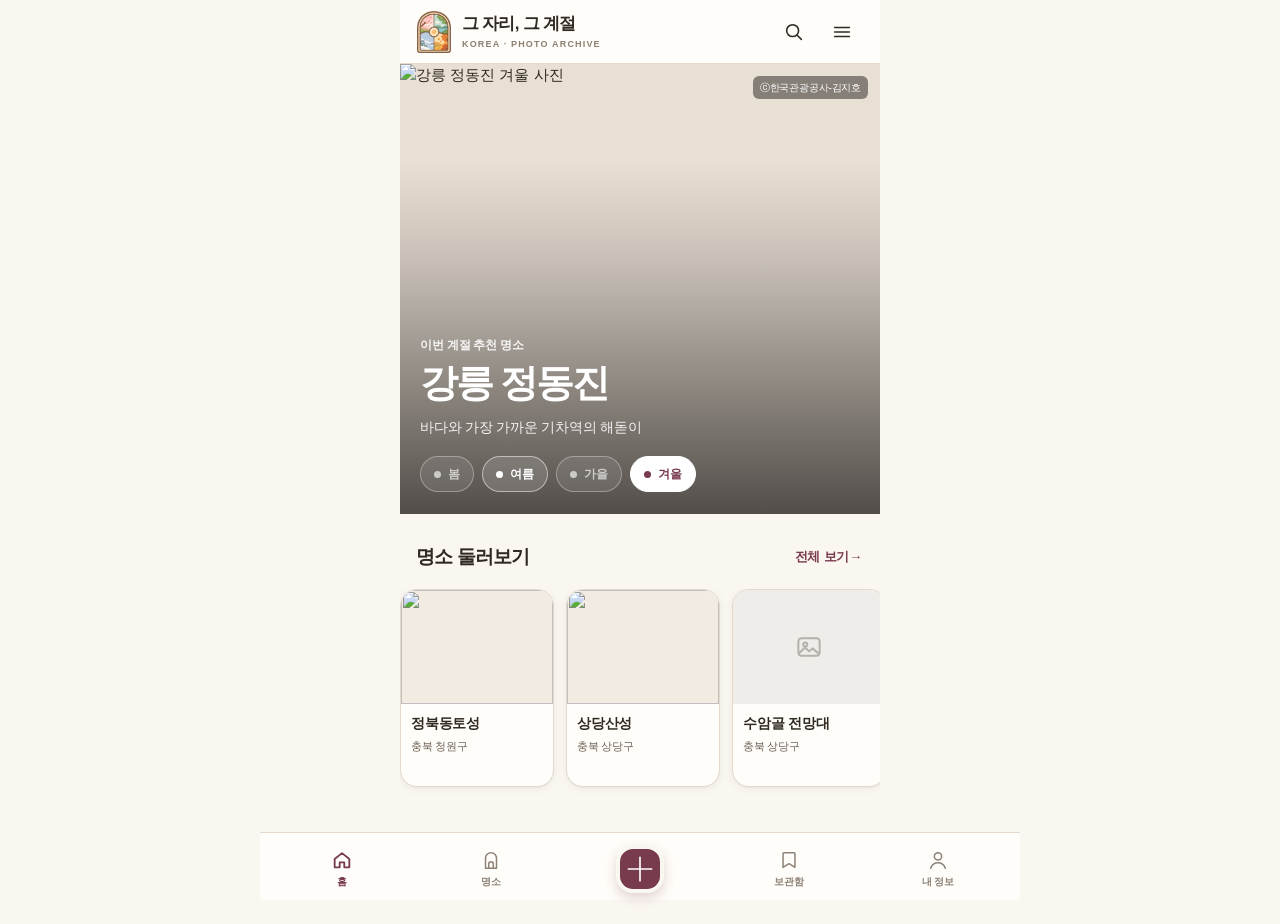
==== commit 79eee0d4: "전국 명소 계절 참고 사진 159장 추가 (관광공사 관광사진 정보) - 최근 5년 안 사진, 명소 이름이 제목·검색어에 있고 같은 시·도에서 찍은 사진만 - 계절마다 1장, 얼굴이" ====
--- a/index.html
+++ b/index.html
@@ -35,6 +35,7 @@
   <link rel="stylesheet" href="design.css">
   <link rel="stylesheet" href="empty-state.css">
   <link rel="stylesheet" href="detail-v2.css">
+  <link rel="stylesheet" href="screens-v2.css">
 </head>
 <body>
   <div id="app" class="app-container">
@@ -142,7 +143,7 @@
       <div id="validation-feedback-card" class="validation-feedback-box"><div id="feedback-title" class="feedback-title"></div><div id="feedback-message" class="feedback-message"></div><div id="feedback-hint" class="feedback-hint"></div></div><button type="submit" id="btn-submit-photo" class="btn-submit-upload" disabled>위치 검증 후 등록하기</button>
     </form></div></div>
   </div>
-  <script src="geo-calculator.js"></script><script src="exif-gps-reader.js"></script><script src="photo-heading.js"></script><script src="https://cdnjs.cloudflare.com/ajax/libs/suncalc/1.9.0/suncalc.min.js"></script><script src="spots-nationwide.js"></script><script src="spots-data.js"></script><script src="season-theme.js"></script><script src="reference-photos.js"></script><script src="image-compressor.js"></script><script src="upload-validator.js"></script><script src="invite.js"></script><script src="free-places-data.js"></script><script src="free-places.js"></script><script src="supabase-config.js"></script><script src="https://cdn.jsdelivr.net/npm/@supabase/supabase-js@2.117.2/dist/umd/supabase.js"></script><script src="https://cdnjs.cloudflare.com/ajax/libs/leaflet/1.9.4/leaflet.js"></script><script src="upload-draft-storage.js"></script>
+  <script src="geo-calculator.js"></script><script src="exif-gps-reader.js"></script><script src="photo-heading.js"></script><script src="https://cdnjs.cloudflare.com/ajax/libs/suncalc/1.9.0/suncalc.min.js"></script><script src="spots-nationwide.js"></script><script src="spots-data.js"></script><script src="season-theme.js"></script><script src="reference-photos-nationwide.js"></script><script src="reference-photos.js"></script><script src="image-compressor.js"></script><script src="upload-validator.js"></script><script src="invite.js"></script><script src="free-places-data.js"></script><script src="free-places.js"></script><script src="supabase-config.js"></script><script src="https://cdn.jsdelivr.net/npm/@supabase/supabase-js@2.117.2/dist/umd/supabase.js"></script><script src="https://cdnjs.cloudflare.com/ajax/libs/leaflet/1.9.4/leaflet.js"></script><script src="upload-draft-storage.js"></script>
   <script src="auth.js"></script>
   <script src="my-photos.js"></script>
   <script src="camera-capture.js"></script>
--- a/shell.css
+++ b/shell.css
@@ -9,3 +9,6 @@
 /* 예전 목록 카드 규칙(가로형 썸네일·화살표)이 새 카드에 섞이지 않게 */
 .spots-screen .spot-list-thumbnail { width: 100%; height: auto; flex: none; }
 .spots-screen .spot-list-card-arrow { display: none; }
+/* 첫 화면 계절 칩은 사진(명소로 이동 버튼) 위에서 직접 눌려야 함 */
+.home-hero-chips, .home-hero-chips .season-chip { pointer-events: auto; position: relative; z-index: 3; }
+.info-credit { margin-top: 18px; color: var(--text-muted); font-size: 11px; }
--- a/screens-v2.css
+++ b/screens-v2.css
@@ -0,0 +1,110 @@
+/* 계절 펼침·사진 등록·로그인·우리 동네 기록·나침반·상세 필터: 시안 6~8번처럼 상자 없이 단정하게
+   design.css의 색 변수를 그대로 씁니다. detail-v2.css 다음에 불러옵니다. */
+
+/* ---------- 계절 펼침 화면 (시안 6번) ---------- */
+.season-topbar { display: flex; align-items: center; gap: 8px; min-height: 58px; padding: 8px 14px; border-bottom: 0; background: var(--bg-primary); }
+.season-heading { flex: 1; min-width: 0; text-align: left; }
+.season-heading-title { margin: 0; font-size: 17px; font-weight: 850; letter-spacing: -.04em; color: var(--text-primary); }
+.season-heading-point { margin: 1px 0 0; font-size: 12px; color: var(--text-muted); }
+.season-tabs { display: grid; grid-template-columns: repeat(4, 1fr); gap: 4px; margin: 4px 16px 14px; padding: 4px; border: 0; border-radius: 999px; background: var(--bg-subtle); }
+.season-tab { min-height: 38px; border: 0 !important; border-radius: 999px; background: transparent; color: var(--text-secondary); font-size: 13px; font-weight: 700; box-shadow: none; }
+.season-tab::after { display: none !important; }
+.season-tab.is-active { background: var(--bg-surface); color: var(--color-primary-dark); font-weight: 850; box-shadow: 0 1px 4px rgb(48 36 23 / 10%); }
+.season-view-content { padding: 0 16px 32px; }
+.season-photo-area { padding: 0; border: 0 !important; border-radius: 0 !important; background: none !important; box-shadow: none !important; }
+.season-photo-stack { margin: 0; }
+.season-photo-back { display: none !important; }
+.season-photo-card { position: relative; inset: auto; border: 0; border-radius: 16px; box-shadow: none; overflow: hidden; transform: none !important; }
+.season-photo-card img { display: block; width: 100%; aspect-ratio: 4 / 3; object-fit: cover; }
+.season-photo-empty { display: grid; place-items: center; aspect-ratio: 4 / 3; border: 0; border-radius: 16px; background: #EEEDEA; color: var(--text-muted); font-size: 13px; }
+.season-photo-meta { padding: 12px 2px 0; }
+.season-photo-tags { display: flex; flex-wrap: wrap; gap: 6px; margin: 0; }
+.season-photo-tag { padding: 3px 9px; border: 0; border-radius: 999px; background: var(--bg-subtle); color: var(--text-secondary); font-size: 11px; font-weight: 700; }
+.season-photo-memo { margin: 8px 0 0; font-size: 14px; color: var(--text-primary); }
+.season-photo-credit { margin: 6px 0 0; font-size: 12px; color: var(--text-muted); }
+.season-reference-notice { margin: 6px 0 0; font-size: 12px; color: var(--text-muted); line-height: 1.5; }
+.season-photo-heading-line { display: flex; flex-wrap: wrap; align-items: center; gap: 8px; margin: 10px 0 0; font-size: 13px; color: var(--text-secondary); }
+.season-photo-compass-button { min-height: 40px; padding: 0 14px; border: 1px solid var(--bg-border); border-radius: 999px; background: var(--bg-surface); color: var(--color-primary-dark); font-size: 13px; font-weight: 750; }
+.season-photo-navigation { display: flex; align-items: center; justify-content: center; gap: 14px; margin: 12px 0 4px; }
+.season-nav-button { width: 40px; height: 40px; border: 1px solid var(--bg-border); border-radius: 50%; background: var(--bg-surface); color: var(--text-primary); box-shadow: none; }
+.season-photo-count { font-size: 12px; color: var(--text-muted); }
+
+/* 이 계절 사진 모아 보기: 2열 격자 */
+.season-grid-section { margin-top: 14px; }
+.season-photo-grid { display: grid; grid-template-columns: repeat(2, minmax(0, 1fr)); gap: 8px; }
+.season-grid-tile { display: block; padding: 0; overflow: hidden; border: 0; border-radius: 12px; background: #EEEDEA; aspect-ratio: 1 / 1; }
+.season-grid-tile img { display: block; width: 100%; height: 100%; object-fit: cover; }
+.season-grid-tile.is-current { box-shadow: 0 0 0 2px var(--color-primary-dark); }
+
+/* 같은 자리, 다른 계절 */
+.other-seasons-section { margin-top: 26px; padding: 0; border: 0; background: none; }
+.other-seasons-section h2 { margin: 0 0 10px; font-size: 17px; font-weight: 850; letter-spacing: -.04em; color: var(--text-primary); }
+.other-seasons-grid { display: grid; grid-template-columns: repeat(4, minmax(0, 1fr)); gap: 8px; }
+.other-season-tile { display: flex; flex-direction: column; gap: 6px; padding: 0; border: 0 !important; background: none !important; box-shadow: none !important; }
+.other-season-thumb { position: relative; display: grid; place-items: center; aspect-ratio: 1 / 1; overflow: hidden; border: 0 !important; border-radius: 10px; background: #EEEDEA !important; color: transparent; font-size: 0; }
+.other-season-thumb img { width: 100%; height: 100%; object-fit: cover; }
+.other-season-thumb.is-empty::after { content: ""; position: absolute; inset: 32%; background-color: #B5B2AC; -webkit-mask: url("icon-my-photos.svg") center / contain no-repeat; mask: url("icon-my-photos.svg") center / contain no-repeat; }
+.other-season-reference-badge { display: none; }
+.other-season-tile.is-current .other-season-thumb { box-shadow: 0 0 0 2px var(--color-primary-dark); }
+.other-season-label { font-size: 13px; font-weight: 700; color: var(--text-secondary); text-align: center; }
+.other-season-tile.is-current .other-season-label { color: var(--color-primary-dark); font-weight: 850; }
+
+/* ---------- 상세 화면 시간대·날씨 고르기 ---------- */
+.detail-screen .season-gallery-filters { gap: 8px; }
+.detail-screen .season-filter-button { min-height: 34px; padding: 0 12px; border: 1px solid var(--bg-border); border-radius: 999px; background: var(--bg-surface); color: var(--text-secondary); font-size: 12px; font-weight: 700; }
+.detail-screen .season-filter-button.is-active { border-color: var(--color-primary-dark); background: var(--color-primary-dark); color: #fff; }
+.detail-screen .season-weather-control,
+.detail-screen .season-gallery-filters label { display: inline-flex; align-items: center; gap: 6px; padding: 0; border: 0; background: none; color: var(--text-secondary); font-size: 12px; }
+.detail-screen #gallery-weather-filter { min-height: 34px; padding: 0 28px 0 12px; border: 1px solid var(--bg-border); border-radius: 999px; background-color: var(--bg-surface); color: var(--text-primary); font-size: 12px; }
+
+/* ---------- 사진 등록 창 (시안 7번) ---------- */
+#upload-modal .modal-sheet, .free-upload-modal .modal-sheet { padding: 22px 20px max(20px, env(safe-area-inset-bottom)); border-radius: 24px 24px 0 0; }
+#upload-modal .form-group, .free-upload-modal .form-group { margin-bottom: 18px; }
+#upload-modal .form-label, .free-upload-modal .form-label { display: block; margin-bottom: 8px; color: var(--text-primary); font-size: 13px; font-weight: 750; }
+#upload-modal input[type="text"], .free-upload-modal input[type="text"], .free-upload-modal select, #upload-modal select {
+  width: 100%; min-height: 46px; padding: 0 14px !important;
+  border: 1px solid var(--bg-border) !important; border-radius: 12px !important;
+  background: var(--bg-surface) !important; color: var(--text-primary) !important; font-size: 15px !important;
+}
+#upload-modal input[readonly] { background: var(--bg-subtle) !important; color: var(--text-secondary) !important; }
+.chips-selector { display: flex; flex-wrap: wrap; gap: 8px; }
+.chip-option { display: inline-flex; align-items: center; justify-content: center; min-height: 38px; padding: 0 14px; border: 1px solid var(--bg-border); border-radius: 999px; background: var(--bg-surface); color: var(--text-secondary); font-size: 13px; font-weight: 700; cursor: pointer; }
+.chip-option.selected { border-color: var(--color-primary-dark); background: var(--color-primary-dark); color: #fff; }
+.upload-method-camera, .upload-method-file { border: 1px solid var(--bg-border) !important; border-radius: 14px !important; background: var(--bg-surface) !important; box-shadow: none !important; }
+.upload-method-camera strong, .upload-method-file strong { color: var(--text-primary) !important; }
+.file-upload-box { display: flex; flex-direction: column; align-items: center; justify-content: center; gap: 6px; min-height: 150px; padding: 20px; border: 1.5px dashed var(--bg-border); border-radius: 16px; background: var(--bg-surface); text-align: center; }
+.upload-main-text { color: var(--text-primary); font-size: 14px; font-weight: 750; }
+.upload-sub-text { color: var(--text-muted); font-size: 12px; }
+.btn-submit-upload { width: 100%; min-height: 52px; border: 0; border-radius: 999px; background: var(--color-primary-dark); color: #fff; font-size: 15px; font-weight: 800; box-shadow: none; }
+.btn-submit-upload:disabled { background: var(--bg-subtle); color: var(--text-muted); opacity: 1; }
+.validation-feedback-box { border-radius: 12px; }
+
+/* ---------- 로그인 창 (시안 8번) ---------- */
+.auth-sheet .sheet-header { border-bottom: 0; padding-bottom: 0; min-height: 40px; }
+.auth-sheet .sheet-header .sheet-title { position: absolute; width: 1px; height: 1px; overflow: hidden; clip: rect(0 0 0 0); white-space: nowrap; }
+.auth-brand { display: flex; flex-direction: column; align-items: center; gap: 4px; margin: -8px 0 18px; text-align: center; }
+.auth-brand .brand-logo-lg { width: 56px; height: 66px; margin-bottom: 8px; }
+.auth-brand-name { margin: 0; font-size: 22px; font-weight: 850; letter-spacing: -.045em; color: var(--text-primary); }
+.auth-brand-sub { margin: 0; font-size: 10px; font-weight: 700; letter-spacing: .2em; color: var(--text-muted); }
+.auth-intro { margin: 0 0 18px; color: var(--text-secondary); font-size: 13px; line-height: 1.6; text-align: center; }
+.auth-tabs { display: grid; grid-template-columns: 1fr 1fr; gap: 4px; margin-bottom: 18px; padding: 4px; border: 0; border-radius: 999px; background: var(--bg-subtle); }
+.auth-tab { min-height: 40px; border: 0; border-radius: 999px; background: transparent; color: var(--text-secondary); font-size: 14px; font-weight: 700; }
+.auth-tab.is-active { background: var(--bg-surface); color: var(--text-primary); font-weight: 850; box-shadow: 0 1px 4px rgb(48 36 23 / 10%); }
+.auth-field-label { display: block; margin: 0 0 7px; color: var(--text-primary); font-size: 13px; font-weight: 750; }
+.auth-input { width: 100%; min-height: 48px; margin-bottom: 14px; padding: 0 14px; border: 1px solid var(--bg-border); border-radius: 12px; background: var(--bg-surface); color: var(--text-primary); font-size: 15px; }
+.auth-submit { margin-top: 6px; }
+
+/* ---------- 우리 동네 기록 ---------- */
+.free-records-topbar { border-bottom: 0; background: var(--bg-primary); }
+.free-records-title { font-size: 17px; font-weight: 850; letter-spacing: -.04em; }
+.free-records-filters { padding: 4px 16px 10px; }
+.free-records-filter-row { display: flex; gap: 8px; overflow-x: auto; padding: 4px 0; scrollbar-width: none; }
+.free-records-filter-row::-webkit-scrollbar { display: none; }
+.free-records-filter-row .spot-sort-button { flex: 0 0 auto; min-height: 36px; padding: 0 14px; border: 1px solid var(--bg-border); border-radius: 999px; background: var(--bg-surface); color: var(--text-secondary); font-size: 12px; font-weight: 700; }
+.free-records-filter-row .spot-sort-button.is-active { border-color: var(--color-primary-dark); background: var(--color-primary-dark); color: #fff; }
+.free-records-bottom-bar .btn-submit-upload { display: flex; align-items: center; justify-content: center; gap: 8px; }
+.free-records-bottom-bar .line-icon { color: #fff; }
+
+/* ---------- 나침반 ---------- */
+.compass-topbar { border-bottom: 0; background: var(--bg-primary); }
+.other-season-thumb.is-empty > span { display: none; }
